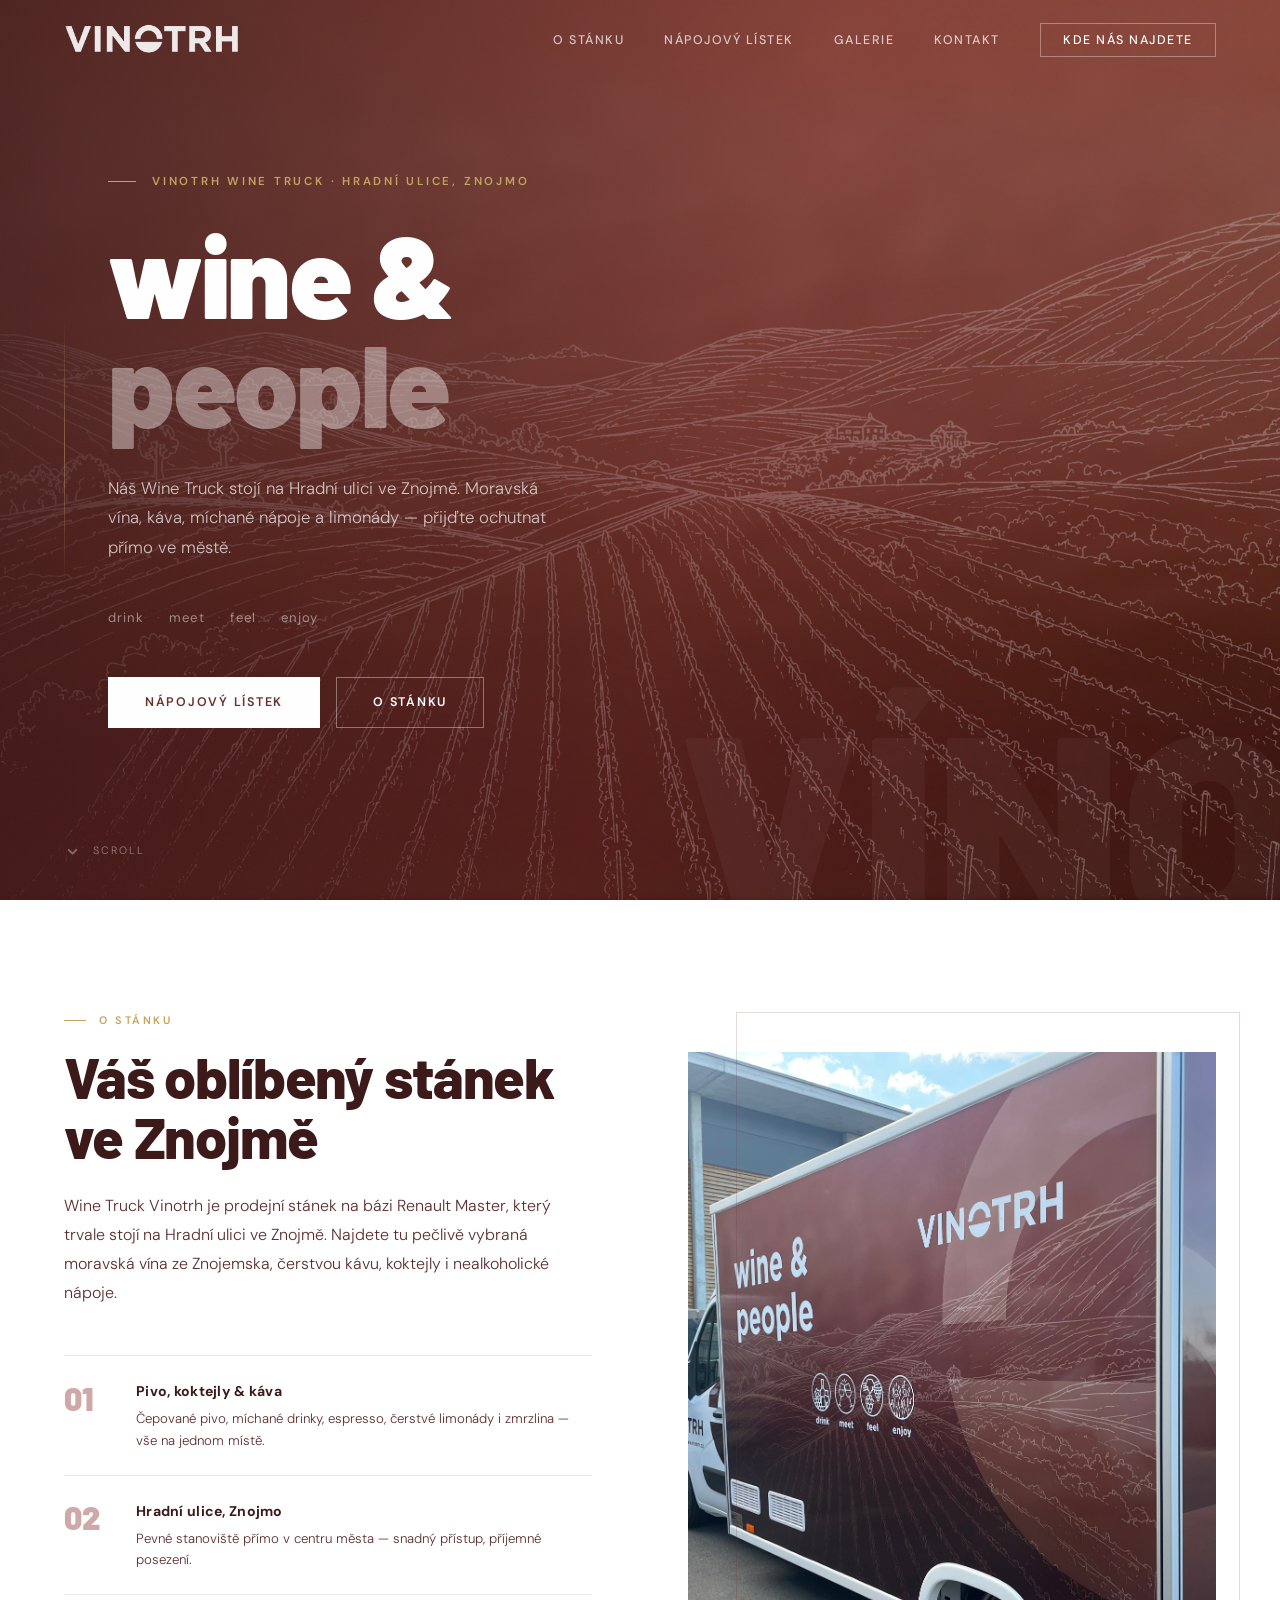
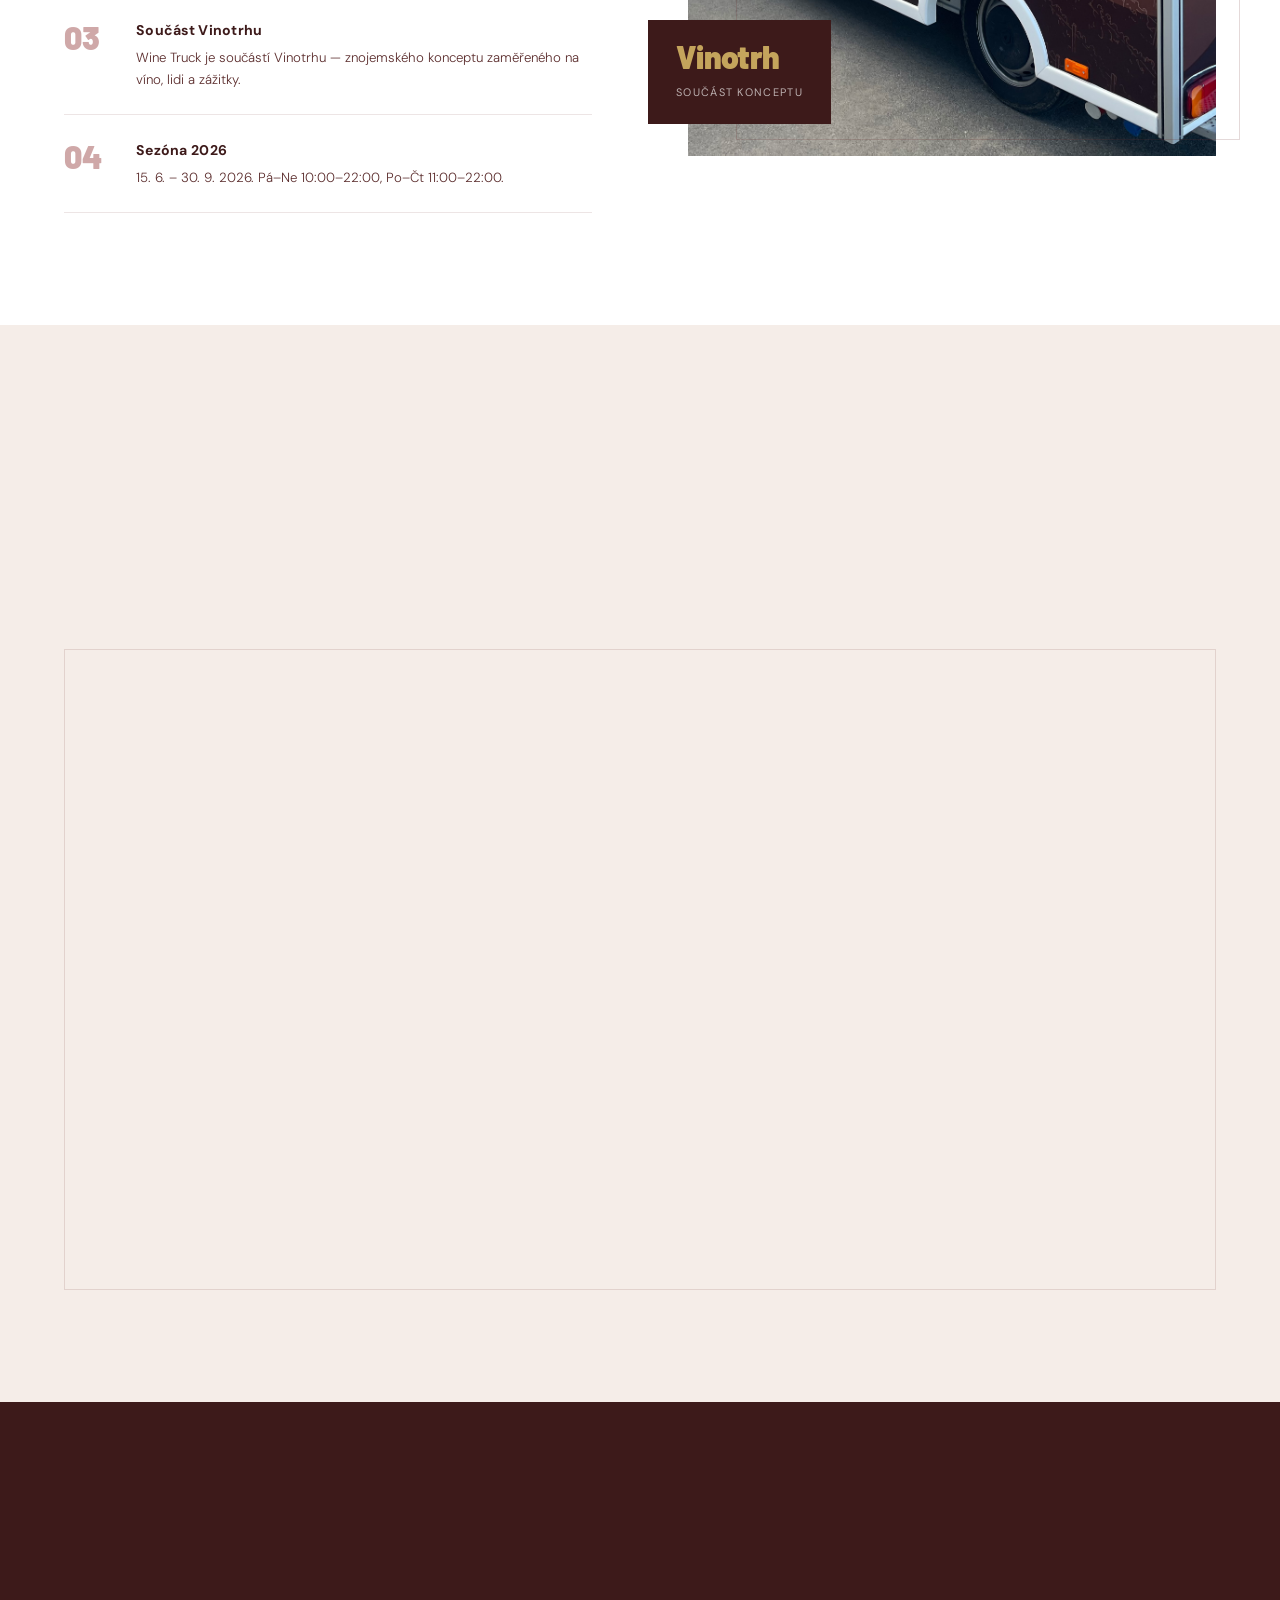
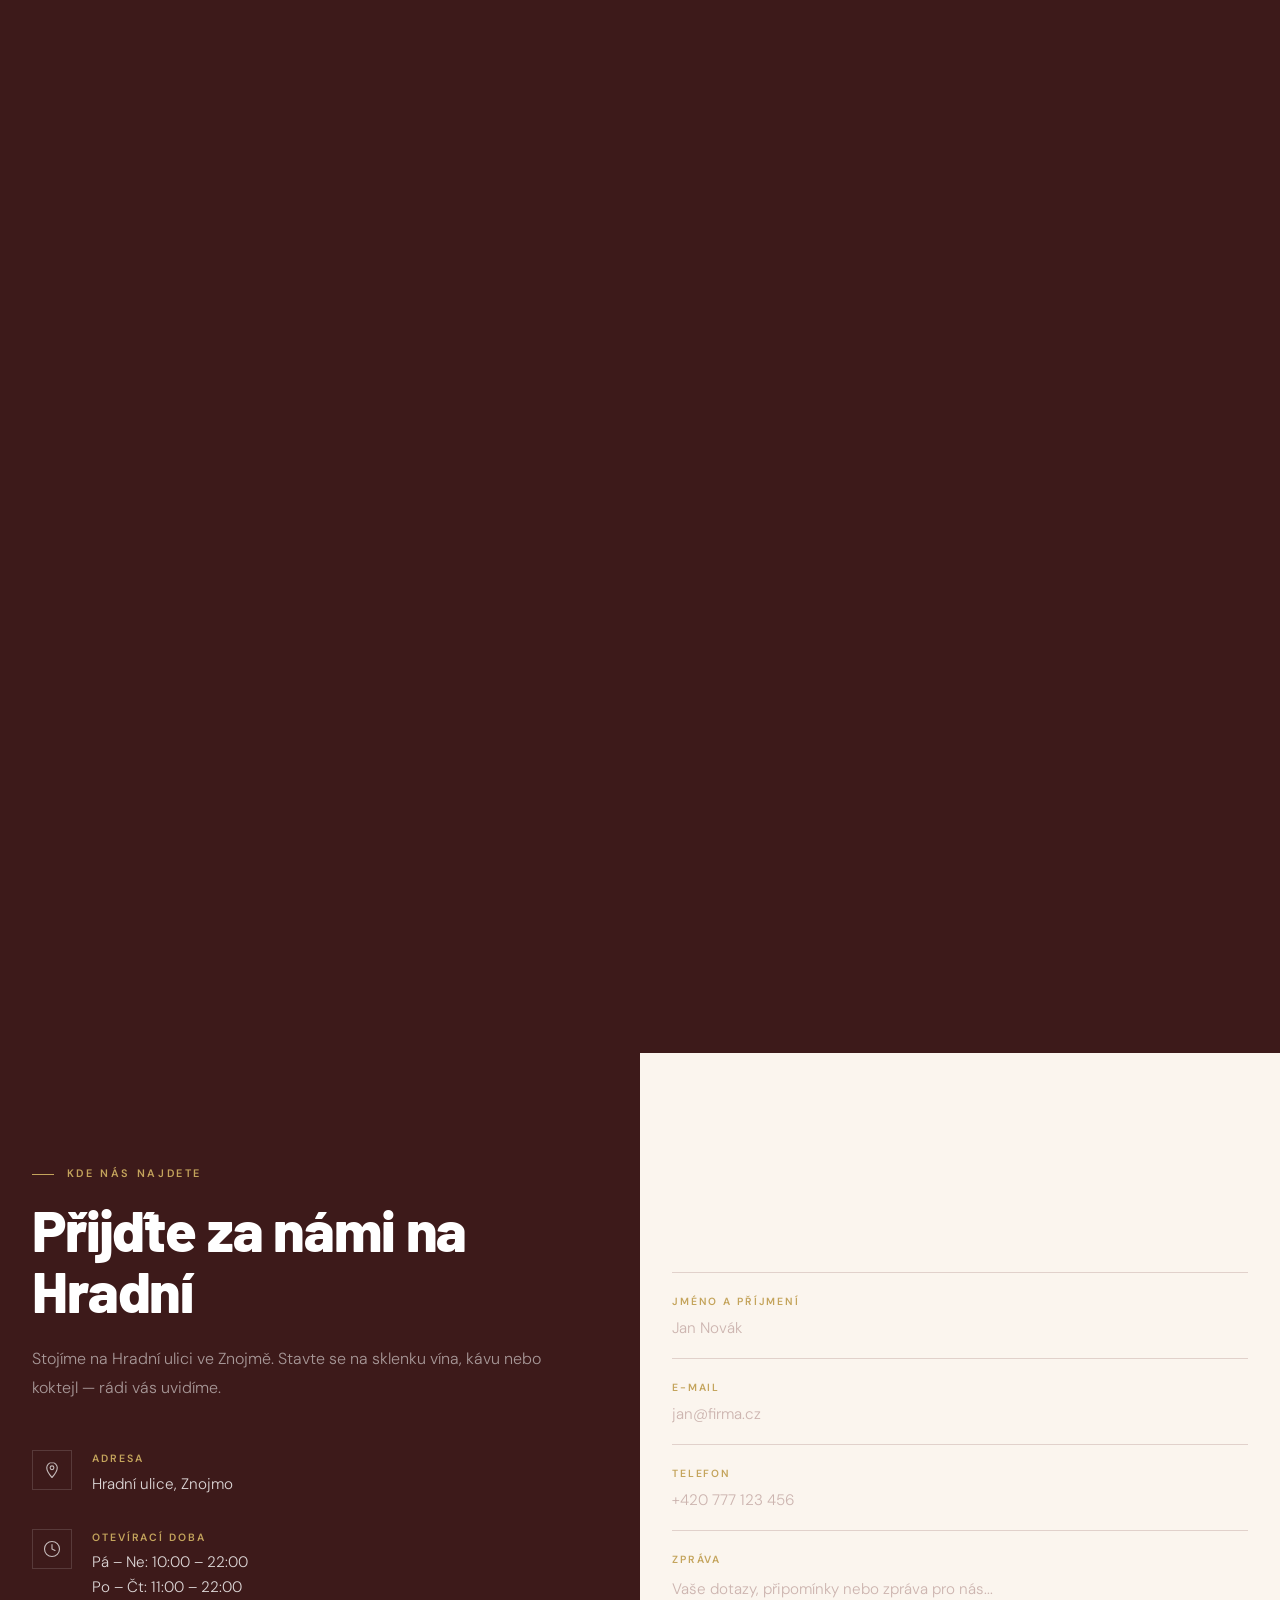
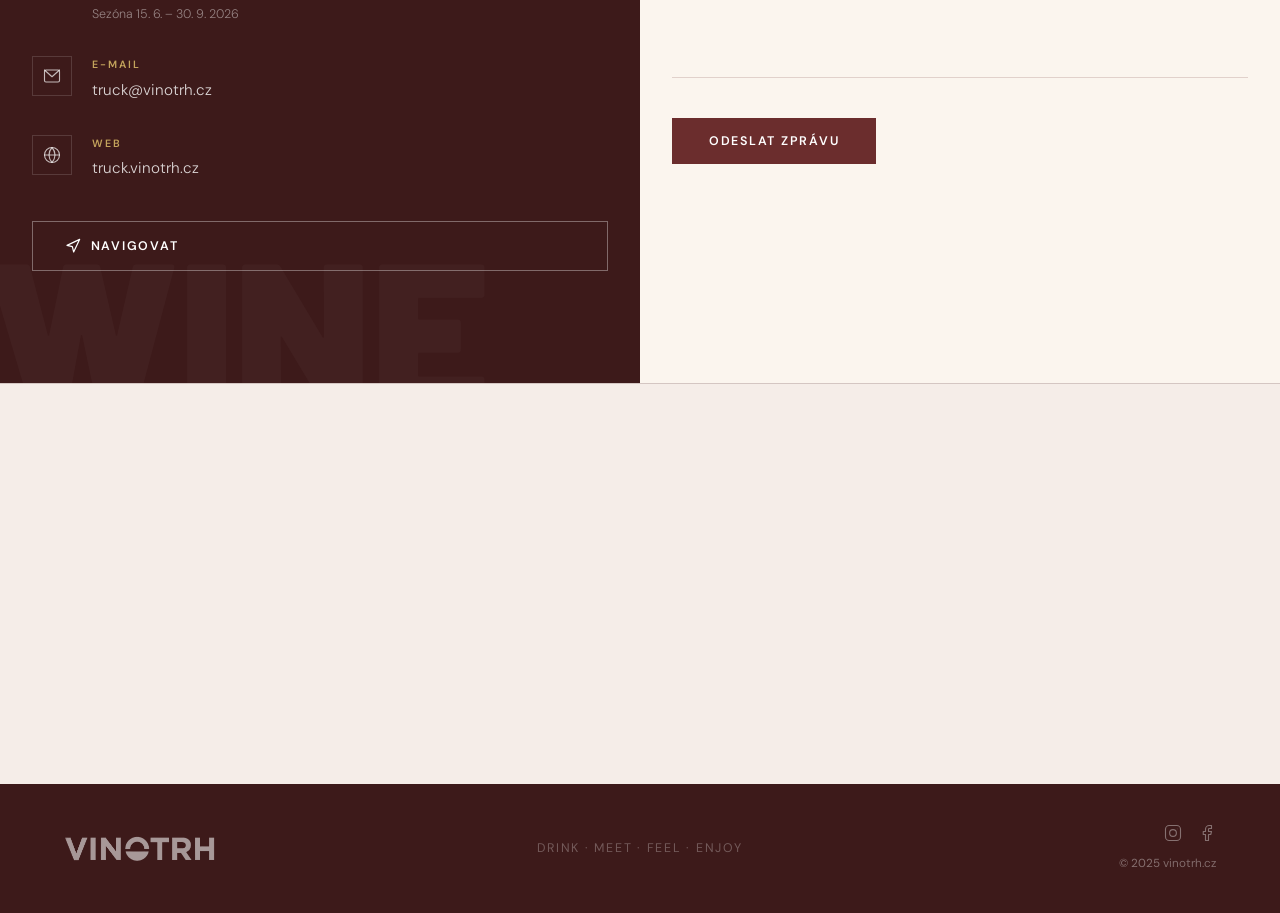
==== index.html @ 940e2822 "Update opening hours — Fri-Sun 10:00, Mon-Thu 11:00" ====
<!DOCTYPE html>
<html lang="cs">
<head>
  <meta charset="UTF-8" />
  <meta name="viewport" content="width=device-width, initial-scale=1.0" />
  <title>Vinotrh Wine Truck — Hradní ulice, Znojmo</title>
  <meta name="description" content="Vinotrh Wine Truck stojí na Hradní ulici ve Znojmě. Moravská vína, káva, koktejly a limonády — přijďte ochutnat." />

  <link rel="preconnect" href="https://fonts.googleapis.com" />
  <link rel="preconnect" href="https://fonts.gstatic.com" crossorigin />
  <link href="https://fonts.googleapis.com/css2?family=Barlow:wght@400;500;600;700;800;900&family=DM+Sans:wght@300;400;500;600;700&display=swap" rel="stylesheet" />

  <link rel="stylesheet" href="assets/css/style.css" />
</head>

<body>

  <!-- NAV -->
  <nav class="nav" id="mainNav">
    <a class="nav__logo" href="#hero">
      <img src="assets/images/logo/vinotrh_logo.png" alt="Vinotrh" />
    </a>
    <ul class="nav__links">
      <li><a href="#about">O stánku</a></li>
      <li><a href="#menu">Nápojový lístek</a></li>
      <li><a href="#gallery">Galerie</a></li>
      <li><a href="#contact">Kontakt</a></li>
      <li><a class="nav__cta" href="#contact">Kde nás najdete</a></li>
    </ul>
    <button class="nav__hamburger" id="navHamburger" aria-label="Otevřít menu" aria-expanded="false">
      <span></span>
      <span></span>
      <span></span>
    </button>
  </nav>

  <!-- MOBILE MENU -->
  <div class="nav__mobile" id="mobileMenu" aria-hidden="true">
    <ul>
      <li><a href="#about">O stánku</a></li>
      <li><a href="#menu">Nápojový lístek</a></li>
      <li><a href="#gallery">Galerie</a></li>
      <li><a href="#contact">Kontakt</a></li>
    </ul>
    <a class="btn btn--outline nav__mobile__cta" href="#contact">Kde nás najdete</a>
  </div>

  <!-- HERO -->
  <section class="hero" id="hero">
    <div class="hero__bg"></div>
    <span class="hero__deco" aria-hidden="true">VÍNO</span>
    <div class="hero__content">
      <span class="hero__eyebrow">Vinotrh Wine Truck · Hradní ulice, Znojmo</span>
      <h1 class="hero__headline">
        wine &amp;<br /><em>people</em>
      </h1>
      <p class="hero__sub">
        Náš Wine Truck stojí na Hradní ulici ve Znojmě. Moravská vína, káva, míchané nápoje a limonády — přijďte ochutnat přímo ve městě.
      </p>
      <div class="hero__tags">
        <span class="hero__tag">drink</span>
        <span class="hero__tag">meet</span>
        <span class="hero__tag">feel</span>
        <span class="hero__tag">enjoy</span>
      </div>
      <div class="hero__actions">
        <a class="btn btn--primary" href="#menu">Nápojový lístek</a>
        <a class="btn btn--outline" href="#about">O stánku</a>
      </div>
    </div>
    <div class="hero__scroll">
      <svg viewBox="0 0 24 24" fill="none" stroke="currentColor" stroke-width="2">
        <polyline points="6 9 12 15 18 9"/>
      </svg>
      scroll
    </div>
  </section>

  <!-- ABOUT -->
  <section class="section" id="about">
    <div class="about fade-in">
      <div class="about__text">
        <span class="section__label">O stánku</span>
        <h2 class="section__title">Váš oblíbený stánek ve Znojmě</h2>
        <p class="section__lead">
          Wine Truck Vinotrh je prodejní stánek na bázi Renault Master, který trvale stojí na Hradní ulici ve Znojmě. Najdete tu pečlivě vybraná moravská vína ze Znojemska, čerstvou kávu, koktejly i nealkoholické nápoje.
        </p>
        <div class="about__features">
          <div class="feature-card fade-in">
            <div class="feature-card__num">01</div>
            <div>
              <div class="feature-card__title">Pivo, koktejly & káva</div>
              <div class="feature-card__text">Čepované pivo, míchané drinky, espresso, čerstvé limonády i zmrzlina — vše na jednom místě.</div>
            </div>
          </div>
          <div class="feature-card fade-in">
            <div class="feature-card__num">02</div>
            <div>
              <div class="feature-card__title">Hradní ulice, Znojmo</div>
              <div class="feature-card__text">Pevné stanoviště přímo v centru města — snadný přístup, příjemné posezení.</div>
            </div>
          </div>
          <div class="feature-card fade-in">
            <div class="feature-card__num">03</div>
            <div>
              <div class="feature-card__title">Součást Vinotrhu</div>
              <div class="feature-card__text">Wine Truck je součástí Vinotrhu — znojemského konceptu zaměřeného na víno, lidi a zážitky.</div>
            </div>
          </div>
          <div class="feature-card fade-in">
            <div class="feature-card__num">04</div>
            <div>
              <div class="feature-card__title">Sezóna 2026</div>
              <div class="feature-card__text">15. 6. – 30. 9. 2026. Pá–Ne 10:00–22:00, Po–Čt 11:00–22:00.</div>
            </div>
          </div>
        </div>
      </div>
      <div class="about__visual fade-in">
        <img
          class="about__img"
          src="assets/images/truck/truck_01.jpg"
          alt="Vinotrh Wine Truck — boční pohled"
          loading="lazy"
        />
        <div class="about__badge">
          <strong>Vinotrh</strong>
          <span>součást konceptu</span>
        </div>
      </div>
    </div>
  </section>

  <!-- MENU -->
  <section class="menu-section" id="menu">
    <div class="menu-header fade-in">
      <div>
        <span class="section__label">Nápojový lístek</span>
        <h2 class="section__title">Co u nás najdete</h2>
        <p class="section__lead">Všechny ceny jsou konečné včetně DPH.</p>
      </div>
    </div>

    <div class="menu-grid">

      <!-- NÁPOJE -->
      <div class="menu-category fade-in">
        <h3 class="menu-cat__title">Nápoje</h3>
        <ul class="menu-list">
          <li class="menu-item">
            <span class="menu-item__name">Pivo 11° <em>0,5 l</em></span>
            <span class="menu-item__price">50 Kč</span>
          </li>
          <li class="menu-item">
            <span class="menu-item__name">Pivo 11° <em>0,3 l</em></span>
            <span class="menu-item__price">40 Kč</span>
          </li>
          <li class="menu-item">
            <span class="menu-item__name">Pivo 8° <em>0,5 l</em></span>
            <span class="menu-item__price">50 Kč</span>
          </li>
          <li class="menu-item">
            <span class="menu-item__name">Pivo 8° <em>0,3 l</em></span>
            <span class="menu-item__price">35 Kč</span>
          </li>
          <li class="menu-item">
            <span class="menu-item__name">Limonáda <em>0,5 l</em></span>
            <span class="menu-item__price">50 Kč</span>
          </li>
          <li class="menu-item">
            <span class="menu-item__name">Limonáda <em>0,3 l</em></span>
            <span class="menu-item__price">40 Kč</span>
          </li>
          <li class="menu-item">
            <span class="menu-item__name">Hroznová limonáda <em>0,4 l</em></span>
            <span class="menu-item__price">70 Kč</span>
          </li>
          <li class="menu-item">
            <span class="menu-item__name">Meruňková limonáda <em>0,4 l</em></span>
            <span class="menu-item__price">90 Kč</span>
          </li>
          <li class="menu-item">
            <span class="menu-item__name">Voda PET <em>0,5 l</em></span>
            <span class="menu-item__price">30 Kč</span>
          </li>
        </ul>
      </div>

      <!-- KOKTEJLY & PROSECCO -->
      <div class="menu-category fade-in">
        <h3 class="menu-cat__title">Koktejly &amp; Prosecco</h3>
        <ul class="menu-list">
          <li class="menu-item">
            <span class="menu-item__name">Aperol Spritz</span>
            <span class="menu-item__price">120 Kč</span>
          </li>
          <li class="menu-item">
            <span class="menu-item__name">Aperol nealko</span>
            <span class="menu-item__price">120 Kč</span>
          </li>
          <li class="menu-item">
            <span class="menu-item__name">Limoncello</span>
            <span class="menu-item__price">120 Kč</span>
          </li>
          <li class="menu-item">
            <span class="menu-item__name">Italicus Spritz</span>
            <span class="menu-item__price">120 Kč</span>
          </li>
          <li class="menu-item">
            <span class="menu-item__name">Hugo</span>
            <span class="menu-item__price">100 Kč</span>
          </li>
          <li class="menu-item">
            <span class="menu-item__name">Cuba Libre</span>
            <span class="menu-item__price">100 Kč</span>
          </li>
          <li class="menu-item menu-item--divider">
            <span class="menu-item__name">Prosecco <em>0,1 l</em></span>
            <span class="menu-item__price">50 Kč</span>
          </li>
        </ul>
      </div>

      <!-- KÁVA -->
      <div class="menu-category fade-in">
        <h3 class="menu-cat__title">Káva</h3>
        <ul class="menu-list">
          <li class="menu-item">
            <span class="menu-item__name">Espresso / Lungo</span>
            <span class="menu-item__price">60 Kč</span>
          </li>
          <li class="menu-item">
            <span class="menu-item__name">Espresso doppio</span>
            <span class="menu-item__price">95 Kč</span>
          </li>
          <li class="menu-item">
            <span class="menu-item__name">Cappuccino</span>
            <span class="menu-item__price">70 Kč</span>
          </li>
          <li class="menu-item">
            <span class="menu-item__name">Latte macchiato</span>
            <span class="menu-item__price">75 Kč</span>
          </li>
          <li class="menu-item">
            <span class="menu-item__name">Flat white</span>
            <span class="menu-item__price">90 Kč</span>
          </li>
          <li class="menu-item">
            <span class="menu-item__name">Affogato</span>
            <span class="menu-item__price">95 Kč</span>
          </li>
          <li class="menu-item">
            <span class="menu-item__name">Ledová káva</span>
            <span class="menu-item__price">65 Kč</span>
          </li>
        </ul>
      </div>

      <!-- ZMRZLINA -->
      <div class="menu-category fade-in">
        <h3 class="menu-cat__title">Zmrzlina</h3>
        <ul class="menu-list">
          <li class="menu-item">
            <span class="menu-item__name">Kopeček</span>
            <span class="menu-item__price">30 Kč</span>
          </li>
          <li class="menu-item">
            <span class="menu-item__name">Kelímek</span>
            <span class="menu-item__price">5 Kč</span>
          </li>
        </ul>
      </div>

    </div>
  </section>

  <!-- GALLERY -->
  <section class="gallery-section" id="gallery">
    <div class="gallery-header fade-in">
      <div>
        <span class="section__label">Galerie</span>
        <h2 class="section__title">Wine Truck zblízka</h2>
        <p class="section__lead">Prodejní stánek navržený s důrazem na detail a vizuální identitu značky Vinotrh.</p>
      </div>
      <a class="btn btn--outline" href="#contact">Kde nás najdete</a>
    </div>
    <div class="gallery-grid">
      <div class="gallery-grid__item fade-in" data-lightbox="0">
        <img src="assets/images/truck/truck_01.jpg" alt="Wine Truck — celkový pohled" loading="lazy" />
        <div class="gallery-grid__zoom" aria-hidden="true"><svg viewBox="0 0 24 24" fill="none" stroke="currentColor" stroke-width="1.5"><circle cx="11" cy="11" r="7"/><line x1="16.5" y1="16.5" x2="22" y2="22"/><line x1="11" y1="8" x2="11" y2="14"/><line x1="8" y1="11" x2="14" y2="11"/></svg></div>
      </div>
      <div class="gallery-grid__item fade-in" data-lightbox="1">
        <img src="assets/images/truck/truck_02.jpg" alt="Wine Truck — boční detail" loading="lazy" />
        <div class="gallery-grid__zoom" aria-hidden="true"><svg viewBox="0 0 24 24" fill="none" stroke="currentColor" stroke-width="1.5"><circle cx="11" cy="11" r="7"/><line x1="16.5" y1="16.5" x2="22" y2="22"/><line x1="11" y1="8" x2="11" y2="14"/><line x1="8" y1="11" x2="14" y2="11"/></svg></div>
      </div>
      <div class="gallery-grid__item fade-in" data-lightbox="2">
        <img src="assets/images/truck/truck_03.jpg" alt="Wine Truck — zadní panel" loading="lazy" />
        <div class="gallery-grid__zoom" aria-hidden="true"><svg viewBox="0 0 24 24" fill="none" stroke="currentColor" stroke-width="1.5"><circle cx="11" cy="11" r="7"/><line x1="16.5" y1="16.5" x2="22" y2="22"/><line x1="11" y1="8" x2="11" y2="14"/><line x1="8" y1="11" x2="14" y2="11"/></svg></div>
      </div>
      <div class="gallery-grid__item fade-in" data-lightbox="3">
        <img src="assets/images/truck/truck_04.jpg" alt="Wine Truck — přední pohled" loading="lazy" />
        <div class="gallery-grid__zoom" aria-hidden="true"><svg viewBox="0 0 24 24" fill="none" stroke="currentColor" stroke-width="1.5"><circle cx="11" cy="11" r="7"/><line x1="16.5" y1="16.5" x2="22" y2="22"/><line x1="11" y1="8" x2="11" y2="14"/><line x1="8" y1="11" x2="14" y2="11"/></svg></div>
      </div>
      <div class="gallery-grid__item fade-in" data-lightbox="4">
        <img src="assets/images/bg/hero_komplet.jpg" alt="Vinotrh — wine &amp; people" loading="lazy" />
        <div class="gallery-grid__zoom" aria-hidden="true"><svg viewBox="0 0 24 24" fill="none" stroke="currentColor" stroke-width="1.5"><circle cx="11" cy="11" r="7"/><line x1="16.5" y1="16.5" x2="22" y2="22"/><line x1="11" y1="8" x2="11" y2="14"/><line x1="8" y1="11" x2="14" y2="11"/></svg></div>
      </div>
    </div>
  </section>

  <!-- CONTACT -->
  <section class="contact-section" id="contact">
    <div class="contact-inner">

      <div class="contact-left fade-in">
        <span class="section__label">Kde nás najdete</span>
        <h2 class="section__title">Přijďte za námi na Hradní</h2>
        <p class="section__lead">
          Stojíme na Hradní ulici ve Znojmě. Stavte se na sklenku vína, kávu nebo koktejl — rádi vás uvidíme.
        </p>
        <div class="contact-info">
          <div class="contact-item">
            <div class="contact-item__icon">
              <svg viewBox="0 0 24 24" fill="none" stroke="rgba(255,255,255,0.7)" stroke-width="1.5" stroke-linecap="round" stroke-linejoin="round">
                <path d="M12 2C8.13 2 5 5.13 5 9c0 5.25 7 13 7 13s7-7.75 7-13c0-3.87-3.13-7-7-7z"/>
                <circle cx="12" cy="9" r="2.5"/>
              </svg>
            </div>
            <div>
              <div class="contact-item__label">Adresa</div>
              <div class="contact-item__value">Hradní ulice, Znojmo</div>
            </div>
          </div>
          <div class="contact-item">
            <div class="contact-item__icon">
              <svg viewBox="0 0 24 24" fill="none" stroke="rgba(255,255,255,0.7)" stroke-width="1.5" stroke-linecap="round" stroke-linejoin="round">
                <circle cx="12" cy="12" r="10"/>
                <polyline points="12 6 12 12 16 14"/>
              </svg>
            </div>
            <div>
              <div class="contact-item__label">Otevírací doba</div>
              <div class="contact-item__value">Pá – Ne: 10:00 – 22:00<br />Po – Čt: 11:00 – 22:00<br /><small>Sezóna 15. 6. – 30. 9. 2026</small></div>
            </div>
          </div>
          <div class="contact-item">
            <div class="contact-item__icon">
              <svg viewBox="0 0 24 24" fill="none" stroke="rgba(255,255,255,0.7)" stroke-width="1.5" stroke-linecap="round" stroke-linejoin="round">
                <rect x="2" y="4" width="20" height="16" rx="2"/>
                <polyline points="2,4 12,13 22,4"/>
              </svg>
            </div>
            <div>
              <div class="contact-item__label">E-mail</div>
              <div class="contact-item__value"><a href="mailto:truck@vinotrh.cz">truck@vinotrh.cz</a></div>
            </div>
          </div>
          <div class="contact-item">
            <div class="contact-item__icon">
              <svg viewBox="0 0 24 24" fill="none" stroke="rgba(255,255,255,0.7)" stroke-width="1.5" stroke-linecap="round" stroke-linejoin="round">
                <circle cx="12" cy="12" r="10"/>
                <line x1="2" y1="12" x2="22" y2="12"/>
                <path d="M12 2a15.3 15.3 0 014 10 15.3 15.3 0 01-4 10 15.3 15.3 0 01-4-10 15.3 15.3 0 014-10z"/>
              </svg>
            </div>
            <div>
              <div class="contact-item__label">Web</div>
              <div class="contact-item__value"><a href="https://truck.vinotrh.cz" target="_blank" rel="noopener">truck.vinotrh.cz</a></div>
            </div>
          </div>
        </div>
        <a
          class="btn btn--nav"
          href="https://www.google.com/maps/dir/?api=1&destination=Hradn%C3%AD+ulice%2C+Znojmo"
          target="_blank"
          rel="noopener"
        >
          <svg viewBox="0 0 24 24" fill="none" stroke="currentColor" stroke-width="1.8" stroke-linecap="round" stroke-linejoin="round" width="16" height="16">
            <polygon points="3 11 22 2 13 21 11 13 3 11"/>
          </svg>
          Navigovat
        </a>
      </div>

      <div class="contact-right fade-in">
        <form class="contact-form" id="contactForm" novalidate>
          <div class="form-group">
            <label for="name">Jméno a příjmení</label>
            <input type="text" id="name" name="name" placeholder="Jan Novák" required />
          </div>
          <div class="form-group">
            <label for="email">E-mail</label>
            <input type="email" id="email" name="email" placeholder="jan@firma.cz" required />
          </div>
          <div class="form-group">
            <label for="phone">Telefon</label>
            <input type="tel" id="phone" name="phone" placeholder="+420 777 123 456" />
          </div>
          <div class="form-group">
            <label for="message">Zpráva</label>
            <textarea id="message" name="message" placeholder="Vaše dotazy, připomínky nebo zpráva pro nás..."></textarea>
          </div>
          <button class="btn btn--dark" type="submit">Odeslat zprávu</button>
        </form>
      </div>

    </div>

    <div class="contact-map">
      <iframe
        src="https://maps.google.com/maps?q=Hradn%C3%AD+ulice%2C+Znojmo&output=embed&hl=cs"
        width="100%"
        height="400"
        style="border:0;"
        allowfullscreen=""
        loading="lazy"
        referrerpolicy="no-referrer-when-downgrade"
        title="Vinotrh Wine Truck — Hradní ulice, Znojmo"
      ></iframe>
    </div>

  </section>

  <!-- FOOTER -->
  <footer class="footer">
    <a class="footer__logo" href="https://truck.vinotrh.cz" target="_blank" rel="noopener">
      <img src="assets/images/logo/vinotrh_logo.png" alt="Vinotrh" />
    </a>
    <span class="footer__tagline">drink · meet · feel · enjoy</span>
    <div class="footer__right">
      <div class="footer__social">
        <a href="https://www.instagram.com/vinotrh.cz/" target="_blank" rel="noopener" aria-label="Instagram">
          <svg viewBox="0 0 24 24" fill="none" stroke="currentColor" stroke-width="1.5" stroke-linecap="round" stroke-linejoin="round">
            <rect x="2" y="2" width="20" height="20" rx="5"/>
            <circle cx="12" cy="12" r="4.5"/>
            <circle cx="17.5" cy="6.5" r="0.5" fill="currentColor" stroke="none"/>
          </svg>
        </a>
        <a href="https://www.facebook.com/vinotrh" target="_blank" rel="noopener" aria-label="Facebook">
          <svg viewBox="0 0 24 24" fill="none" stroke="currentColor" stroke-width="1.5" stroke-linecap="round" stroke-linejoin="round">
            <path d="M18 2h-3a5 5 0 00-5 5v3H7v4h3v8h4v-8h3l1-4h-4V7a1 1 0 011-1h3z"/>
          </svg>
        </a>
      </div>
      <span class="footer__copy">&copy; 2025 <a href="https://truck.vinotrh.cz" target="_blank" rel="noopener">vinotrh.cz</a></span>
    </div>
  </footer>

  <!-- LIGHTBOX -->
  <div class="lightbox" id="lightbox" role="dialog" aria-modal="true" aria-label="Prohlížeč fotografií">
    <div class="lightbox__backdrop"></div>
    <button class="lightbox__close" id="lightboxClose" aria-label="Zavřít">
      <svg viewBox="0 0 24 24" fill="none" stroke="currentColor" stroke-width="1.5"><line x1="18" y1="6" x2="6" y2="18"/><line x1="6" y1="6" x2="18" y2="18"/></svg>
    </button>
    <button class="lightbox__nav lightbox__nav--prev" id="lightboxPrev" aria-label="Předchozí">
      <svg viewBox="0 0 24 24" fill="none" stroke="currentColor" stroke-width="1.5"><polyline points="15 18 9 12 15 6"/></svg>
    </button>
    <div class="lightbox__stage">
      <img class="lightbox__img" id="lightboxImg" src="" alt="" />
    </div>
    <button class="lightbox__nav lightbox__nav--next" id="lightboxNext" aria-label="Další">
      <svg viewBox="0 0 24 24" fill="none" stroke="currentColor" stroke-width="1.5"><polyline points="9 18 15 12 9 6"/></svg>
    </button>
    <div class="lightbox__caption" id="lightboxCaption"></div>
    <div class="lightbox__counter" id="lightboxCounter"></div>
  </div>

  <script src="assets/js/main.js"></script>
</body>
</html>
---- assets/css/style.css ----
/* === VINOTRH WINE TRUCK — Landing Page === */

:root {
  --color-dark:       #3D1A1A;
  --color-primary:    #6B2D2D;
  --color-mid:        #8B4545;
  --color-light:      #B07070;
  --color-bg-section: #F5EDE8;
  --color-cream:      #FBF5EE;
  --color-white:      #FFFFFF;
  --color-text:       #1A0F0F;
  --color-text-light: #5C2E2E;
  --color-gold:       #C4A45C;

  --font-display: 'Barlow', system-ui, sans-serif;
  --font-body:    'DM Sans', system-ui, sans-serif;

  --radius:     2px;
  --transition: 0.35s ease;
}

*, *::before, *::after { box-sizing: border-box; margin: 0; padding: 0; }

html { scroll-behavior: smooth; }

body {
  font-family: var(--font-body);
  color: var(--color-text);
  background: var(--color-white);
  line-height: 1.65;
  overflow-x: hidden;
}

/* Grain overlay */
body::after {
  content: '';
  position: fixed;
  inset: 0;
  background-image: url("data:image/svg+xml,%3Csvg xmlns='http://www.w3.org/2000/svg' width='300' height='300'%3E%3Cfilter id='n'%3E%3CfeTurbulence type='fractalNoise' baseFrequency='0.9' numOctaves='4' stitchTiles='stitch'/%3E%3C/filter%3E%3Crect width='300' height='300' filter='url(%23n)'/%3E%3C/svg%3E");
  opacity: 0.025;
  pointer-events: none;
  z-index: 9998;
}

img { display: block; max-width: 100%; }
a { color: inherit; text-decoration: none; }

/* === FADE IN === */
.fade-in {
  opacity: 0;
  transform: translateY(28px);
  transition: opacity 0.8s ease, transform 0.8s ease;
}
.fade-in.is-visible { opacity: 1; transform: none; }
.fade-in:nth-child(2) { transition-delay: 0.1s; }
.fade-in:nth-child(3) { transition-delay: 0.2s; }
.fade-in:nth-child(4) { transition-delay: 0.3s; }

/* === NAV === */
.nav {
  position: fixed;
  top: 0; left: 0; right: 0;
  z-index: 100;
  display: flex;
  align-items: center;
  justify-content: space-between;
  padding: 1.5rem 5%;
  transition: background var(--transition), padding var(--transition), backdrop-filter var(--transition);
}

.nav.is-scrolled {
  background: rgba(61, 26, 26, 0.96);
  backdrop-filter: blur(12px);
  padding: 1rem 5%;
}

.nav__logo img {
  height: 30px;
  filter: brightness(0) invert(1);
  opacity: 0.9;
}

.nav__links {
  display: flex;
  gap: 2.5rem;
  list-style: none;
  align-items: center;
}

.nav__links a {
  color: rgba(255,255,255,0.72);
  font-size: 0.78rem;
  font-weight: 500;
  letter-spacing: 0.12em;
  text-transform: uppercase;
  transition: color var(--transition);
}

.nav__links a:hover { color: var(--color-white); }

.nav__cta {
  color: var(--color-white) !important;
  border: 1px solid rgba(255,255,255,0.35) !important;
  padding: 0.5rem 1.4rem;
  transition: all var(--transition) !important;
}

.nav__cta:hover {
  background: rgba(255,255,255,0.1) !important;
  border-color: rgba(255,255,255,0.7) !important;
}

/* === HERO === */
.hero {
  position: relative;
  min-height: 100vh;
  display: flex;
  align-items: center;
  overflow: hidden;
}

.hero__bg {
  position: absolute;
  inset: 0;
  background-image: url('../images/bg/vineyard_bg.jpg');
  background-size: cover;
  background-position: center bottom;
  will-change: transform;
}

.hero__bg::after {
  content: '';
  position: absolute;
  inset: 0;
  background: linear-gradient(
    108deg,
    rgba(61, 26, 26, 0.84) 0%,
    rgba(107, 45, 45, 0.52) 55%,
    rgba(61, 26, 26, 0.28) 100%
  );
}

/* Decorative watermark */
.hero__deco {
  position: absolute;
  bottom: -4rem;
  right: -1rem;
  font-family: var(--font-display);
  font-size: clamp(9rem, 22vw, 22rem);
  font-weight: 900;
  color: rgba(255,255,255,0.038);
  line-height: 1;
  pointer-events: none;
  z-index: 1;
  white-space: nowrap;
  user-select: none;
}

/* Vertical gold accent line */
.hero::before {
  content: '';
  position: absolute;
  left: 5%;
  top: 50%;
  transform: translateY(-50%);
  width: 1px;
  height: 30vh;
  background: linear-gradient(to bottom, transparent, rgba(196, 164, 92, 0.5), transparent);
  z-index: 2;
  pointer-events: none;
}

.hero__content {
  position: relative;
  z-index: 2;
  padding: 0 5% 0 calc(5% + 2.75rem);
  max-width: 740px;
}

.hero__eyebrow {
  display: flex;
  align-items: center;
  gap: 1rem;
  color: var(--color-gold);
  font-size: 0.72rem;
  font-weight: 600;
  letter-spacing: 0.24em;
  text-transform: uppercase;
  margin-bottom: 1.75rem;
}

.hero__eyebrow::before {
  content: '';
  width: 28px;
  height: 1px;
  background: var(--color-gold);
  flex-shrink: 0;
}

.hero__headline {
  font-family: var(--font-display);
  font-size: clamp(4rem, 9vw, 8.5rem);
  font-weight: 900;
  color: var(--color-white);
  line-height: 0.95;
  margin-bottom: 2.25rem;
  letter-spacing: -0.02em;
  text-transform: lowercase;
}

.hero__headline em {
  font-style: normal;
  color: rgba(255,255,255,0.4);
  display: block;
}

.hero__sub {
  font-size: 1.05rem;
  color: rgba(255,255,255,0.72);
  margin-bottom: 2.75rem;
  max-width: 460px;
  line-height: 1.78;
  font-weight: 300;
}

.hero__tags {
  display: flex;
  gap: 0;
  flex-wrap: wrap;
  margin-bottom: 3rem;
}

.hero__tag {
  font-family: var(--font-body);
  font-size: 0.82rem;
  font-weight: 400;
  color: rgba(255,255,255,0.48);
  letter-spacing: 0.08em;
}

.hero__tag::after {
  content: ' · ';
  margin: 0 0.5rem;
  opacity: 0.35;
}
.hero__tag:last-child::after { display: none; }

.hero__actions { display: flex; gap: 1rem; flex-wrap: wrap; }

/* === BUTTONS === */
.btn {
  display: inline-block;
  padding: 0.9rem 2.25rem;
  border-radius: 0;
  font-family: var(--font-body);
  font-weight: 600;
  font-size: 0.78rem;
  letter-spacing: 0.14em;
  text-transform: uppercase;
  transition: all var(--transition);
  cursor: pointer;
  border: 1px solid transparent;
}

.btn--primary {
  background: var(--color-white);
  color: var(--color-primary);
}

.btn--primary:hover {
  background: var(--color-bg-section);
  transform: translateY(-2px);
  box-shadow: 0 10px 32px rgba(0,0,0,0.22);
}

.btn--outline {
  background: transparent;
  color: var(--color-white);
  border-color: rgba(255,255,255,0.38);
}

.btn--outline:hover {
  background: rgba(255,255,255,0.07);
  border-color: rgba(255,255,255,0.72);
}

.hero__scroll {
  position: absolute;
  bottom: 2.5rem;
  left: 5%;
  z-index: 2;
  display: flex;
  align-items: center;
  gap: 0.75rem;
  color: rgba(255,255,255,0.38);
  font-size: 0.67rem;
  letter-spacing: 0.18em;
  text-transform: uppercase;
}

.hero__scroll svg {
  width: 17px;
  animation: bounce 2.8s infinite;
}

@keyframes bounce {
  0%, 100% { transform: translateY(0); }
  50%       { transform: translateY(5px); }
}

/* === SECTION SHARED === */
.section { padding: 7rem 5%; }

.section__label {
  display: flex;
  align-items: center;
  gap: 0.8rem;
  color: var(--color-gold);
  font-size: 0.68rem;
  font-weight: 600;
  letter-spacing: 0.24em;
  text-transform: uppercase;
  margin-bottom: 1rem;
}

.section__label::before {
  content: '';
  width: 22px;
  height: 1px;
  background: var(--color-gold);
  flex-shrink: 0;
}

.section__title {
  font-family: var(--font-display);
  font-size: clamp(2.2rem, 4.5vw, 3.75rem);
  font-weight: 800;
  color: var(--color-dark);
  line-height: 1.05;
  margin-bottom: 1.5rem;
  letter-spacing: -0.02em;
}

.section__lead {
  font-size: 1rem;
  color: var(--color-text-light);
  max-width: 520px;
  line-height: 1.82;
  font-weight: 300;
}

/* === ABOUT === */
.about {
  display: grid;
  grid-template-columns: 1fr 1fr;
  gap: 6rem;
  align-items: start;
}

.about__features {
  display: flex;
  flex-direction: column;
  gap: 0;
  margin-top: 3rem;
  border-top: 1px solid rgba(107, 45, 45, 0.12);
}

.feature-card {
  display: grid;
  grid-template-columns: 3.25rem 1fr;
  gap: 1.25rem;
  align-items: start;
  padding: 1.5rem 0;
  border-bottom: 1px solid rgba(107, 45, 45, 0.12);
}

.feature-card__num {
  font-family: var(--font-display);
  font-size: 2rem;
  font-weight: 900;
  color: var(--color-light);
  line-height: 1;
  padding-top: 0.1rem;
  opacity: 0.6;
}

.feature-card__title {
  font-size: 0.88rem;
  font-weight: 700;
  color: var(--color-dark);
  margin-bottom: 0.3rem;
  letter-spacing: 0.02em;
}

.feature-card__text {
  font-size: 0.83rem;
  color: var(--color-text-light);
  line-height: 1.6;
  font-weight: 300;
}

.about__visual {
  position: relative;
  padding-top: 2.5rem;
}

.about__visual::before {
  content: '';
  position: absolute;
  top: 0;
  right: -1.5rem;
  width: calc(100% - 1.5rem);
  height: calc(100% - 1rem);
  border: 1px solid rgba(107, 45, 45, 0.18);
  pointer-events: none;
}

.about__img {
  width: 100%;
  object-fit: cover;
  aspect-ratio: 3/4;
  display: block;
}

.about__badge {
  position: absolute;
  bottom: 2rem;
  left: -2.5rem;
  background: var(--color-dark);
  color: var(--color-white);
  padding: 1.25rem 1.75rem;
}

.about__badge strong {
  font-family: var(--font-display);
  font-size: 2rem;
  font-weight: 900;
  display: block;
  line-height: 1;
  margin-bottom: 0.35rem;
  color: var(--color-gold);
  letter-spacing: -0.02em;
}

.about__badge span {
  font-size: 0.68rem;
  letter-spacing: 0.12em;
  text-transform: uppercase;
  opacity: 0.65;
}

/* === MENU === */
.menu-section {
  background: var(--color-bg-section);
  padding: 7rem 5%;
}

.menu-header {
  margin-bottom: 4rem;
}

.menu-section .section__label { color: var(--color-gold); }
.menu-section .section__label::before { background: var(--color-gold); }
.menu-section .section__title { color: var(--color-dark); }
.menu-section .section__lead { color: var(--color-text-light); margin-bottom: 0; }

.menu-grid {
  display: grid;
  grid-template-columns: repeat(4, 1fr);
  gap: 0;
  border: 1px solid rgba(107, 45, 45, 0.14);
}

.menu-category {
  padding: 2.75rem 2.25rem;
  border-right: 1px solid rgba(107, 45, 45, 0.14);
}

.menu-category:last-child { border-right: none; }

.menu-cat__title {
  font-family: var(--font-display);
  font-size: 1.35rem;
  font-weight: 800;
  color: var(--color-dark);
  margin-bottom: 1.75rem;
  padding-bottom: 1rem;
  border-bottom: 1px solid rgba(107, 45, 45, 0.16);
  letter-spacing: -0.01em;
}

.menu-list {
  list-style: none;
  display: flex;
  flex-direction: column;
  gap: 0;
}

.menu-item {
  display: flex;
  justify-content: space-between;
  align-items: baseline;
  gap: 0.75rem;
  padding: 0.72rem 0;
  border-bottom: 1px solid rgba(107, 45, 45, 0.08);
}

.menu-item:last-child { border-bottom: none; }

.menu-item--divider {
  margin-top: 0.75rem;
  padding-top: 1.25rem;
  border-top: 1px solid rgba(107, 45, 45, 0.18);
}

.menu-item__name {
  font-size: 0.88rem;
  font-weight: 400;
  color: var(--color-text);
  line-height: 1.45;
}

.menu-item__name em {
  font-style: normal;
  font-size: 0.75rem;
  color: var(--color-text-light);
  opacity: 0.7;
  margin-left: 0.2rem;
}

.menu-item__price {
  font-family: var(--font-display);
  font-size: 1rem;
  font-weight: 800;
  color: var(--color-primary);
  white-space: nowrap;
  flex-shrink: 0;
}

@media (max-width: 1100px) {
  .menu-grid {
    grid-template-columns: repeat(2, 1fr);
  }
  .menu-category:nth-child(2) { border-right: none; }
  .menu-category:nth-child(3) {
    border-top: 1px solid rgba(107, 45, 45, 0.14);
    border-right: 1px solid rgba(107, 45, 45, 0.14);
  }
  .menu-category:nth-child(4) { border-top: 1px solid rgba(107, 45, 45, 0.14); }
}

@media (max-width: 640px) {
  .menu-grid { grid-template-columns: 1fr; }
  .menu-category { border-right: none !important; border-top: 1px solid rgba(107, 45, 45, 0.14); }
  .menu-category:first-child { border-top: none; }
}

/* === GALLERY === */
.gallery-section {
  background: var(--color-dark);
  padding: 7rem 5%;
}

.gallery-section .section__label { color: var(--color-gold); }
.gallery-section .section__label::before { background: var(--color-gold); }
.gallery-section .section__title { color: var(--color-white); }
.gallery-section .section__lead  { color: rgba(255,255,255,0.48); }

.gallery-header {
  display: flex;
  justify-content: space-between;
  align-items: flex-end;
  margin-bottom: 3.5rem;
  flex-wrap: wrap;
  gap: 1.5rem;
}

.gallery-header .btn--outline {
  border-color: rgba(255,255,255,0.22);
}

.gallery-grid {
  display: grid;
  grid-template-columns: repeat(12, 1fr);
  grid-template-rows: auto auto;
  gap: 0.75rem;
}

.gallery-grid__item {
  overflow: hidden;
  position: relative;
  cursor: pointer;
}

.gallery-grid__item::after {
  content: '';
  position: absolute;
  inset: 0;
  background: rgba(61, 26, 26, 0);
  transition: background 0.4s ease;
  pointer-events: none;
}

.gallery-grid__item:hover::after { background: rgba(61, 26, 26, 0.45); }

.gallery-grid__zoom {
  position: absolute;
  inset: 0;
  display: flex;
  align-items: center;
  justify-content: center;
  opacity: 0;
  transition: opacity 0.3s ease;
  pointer-events: none;
  z-index: 1;
}

.gallery-grid__zoom svg {
  width: 2.5rem;
  height: 2.5rem;
  color: #fff;
  filter: drop-shadow(0 2px 8px rgba(0,0,0,0.4));
}

.gallery-grid__item:hover .gallery-grid__zoom { opacity: 1; }

.gallery-grid__item:nth-child(1) { grid-column: span 7; }
.gallery-grid__item:nth-child(2) { grid-column: span 5; }
.gallery-grid__item:nth-child(3) { grid-column: span 4; }
.gallery-grid__item:nth-child(4) { grid-column: span 4; }
.gallery-grid__item:nth-child(5) { grid-column: span 4; }

.gallery-grid__item img {
  width: 100%;
  height: 100%;
  object-fit: cover;
  aspect-ratio: 4/3;
  display: block;
  transition: transform 0.7s cubic-bezier(0.25, 0.46, 0.45, 0.94);
}

.gallery-grid__item:hover img { transform: scale(1.05); }

/* === LIGHTBOX === */
.lightbox {
  position: fixed;
  inset: 0;
  z-index: 9000;
  display: flex;
  align-items: center;
  justify-content: center;
  opacity: 0;
  pointer-events: none;
  transition: opacity 0.35s ease;
}

.lightbox.is-open {
  opacity: 1;
  pointer-events: all;
}

.lightbox__backdrop {
  position: absolute;
  inset: 0;
  background: rgba(20, 8, 8, 0.94);
  backdrop-filter: blur(6px);
  -webkit-backdrop-filter: blur(6px);
}

.lightbox__stage {
  position: relative;
  z-index: 1;
  max-width: 90vw;
  max-height: 85vh;
  display: flex;
  align-items: center;
  justify-content: center;
}

.lightbox__img {
  max-width: 90vw;
  max-height: 85vh;
  object-fit: contain;
  display: block;
  transform: scale(0.92);
  transition: transform 0.35s cubic-bezier(0.25, 0.46, 0.45, 0.94);
  box-shadow: 0 32px 80px rgba(0,0,0,0.6);
}

.lightbox.is-open .lightbox__img {
  transform: scale(1);
}

.lightbox__close {
  position: absolute;
  top: 1.5rem;
  right: 1.5rem;
  z-index: 2;
  background: rgba(255,255,255,0.08);
  border: 1px solid rgba(255,255,255,0.15);
  border-radius: 50%;
  width: 2.75rem;
  height: 2.75rem;
  display: flex;
  align-items: center;
  justify-content: center;
  cursor: pointer;
  transition: background 0.2s ease, transform 0.2s ease;
  color: #fff;
}

.lightbox__close:hover {
  background: rgba(255,255,255,0.16);
  transform: rotate(90deg);
}

.lightbox__close svg { width: 1.25rem; height: 1.25rem; }

.lightbox__nav {
  position: absolute;
  top: 50%;
  transform: translateY(-50%);
  z-index: 2;
  background: rgba(255,255,255,0.08);
  border: 1px solid rgba(255,255,255,0.15);
  border-radius: 50%;
  width: 3rem;
  height: 3rem;
  display: flex;
  align-items: center;
  justify-content: center;
  cursor: pointer;
  transition: background 0.2s ease, transform 0.2s ease;
  color: #fff;
}

.lightbox__nav:hover { background: rgba(255,255,255,0.18); }
.lightbox__nav--prev { left: 1.5rem; }
.lightbox__nav--prev:hover { transform: translateY(-50%) translateX(-2px); }
.lightbox__nav--next { right: 1.5rem; }
.lightbox__nav--next:hover { transform: translateY(-50%) translateX(2px); }
.lightbox__nav svg { width: 1.25rem; height: 1.25rem; }

.lightbox__caption {
  position: absolute;
  bottom: 2.5rem;
  left: 50%;
  transform: translateX(-50%);
  z-index: 2;
  color: rgba(255,255,255,0.6);
  font-size: 0.85rem;
  letter-spacing: 0.04em;
  text-align: center;
  white-space: nowrap;
}

.lightbox__counter {
  position: absolute;
  top: 1.75rem;
  left: 50%;
  transform: translateX(-50%);
  z-index: 2;
  color: rgba(255,255,255,0.4);
  font-size: 0.8rem;
  letter-spacing: 0.08em;
}

/* === CONTACT === */
.contact-section {
  background: var(--color-bg-section);
  padding: 0;
}

.contact-inner {
  display: grid;
  grid-template-columns: 1fr 1fr;
  min-height: 72vh;
}

.contact-left {
  background: var(--color-dark);
  padding: 7rem 5%;
  display: flex;
  flex-direction: column;
  justify-content: center;
  position: relative;
  overflow: hidden;
}

.contact-left::after {
  content: 'WINE';
  position: absolute;
  bottom: -3rem;
  left: -1rem;
  font-family: var(--font-display);
  font-size: 13rem;
  font-weight: 900;
  color: rgba(255,255,255,0.028);
  line-height: 1;
  pointer-events: none;
  user-select: none;
}

.contact-left .section__label { color: var(--color-gold); }
.contact-left .section__label::before { background: var(--color-gold); }
.contact-left .section__title { color: var(--color-white); }
.contact-left .section__lead { color: rgba(255,255,255,0.55); }

.contact-info {
  display: flex;
  flex-direction: column;
  gap: 2rem;
  margin-top: 3rem;
  position: relative;
  z-index: 1;
}

.contact-item {
  display: flex;
  align-items: flex-start;
  gap: 1.25rem;
}

.contact-item__icon {
  width: 40px;
  height: 40px;
  border: 1px solid rgba(255,255,255,0.14);
  display: flex;
  align-items: center;
  justify-content: center;
  flex-shrink: 0;
}

.contact-item__icon svg { width: 18px; }

.contact-item__label {
  font-size: 0.66rem;
  font-weight: 600;
  letter-spacing: 0.18em;
  text-transform: uppercase;
  color: var(--color-gold);
  margin-bottom: 0.25rem;
}

.contact-item__value {
  font-size: 0.95rem;
  font-weight: 300;
  color: rgba(255,255,255,0.82);
}

.contact-item__value a:hover { color: var(--color-white); }
.contact-item__value small {
  display: block;
  font-size: 0.78rem;
  opacity: 0.55;
  margin-top: 0.2rem;
}

.btn--nav {
  display: inline-flex;
  align-items: center;
  gap: 0.6rem;
  margin-top: 2.5rem;
  background: transparent;
  color: var(--color-white);
  border: 1px solid rgba(255,255,255,0.35);
  padding: 0.85rem 2rem;
  font-size: 0.78rem;
  font-weight: 600;
  letter-spacing: 0.14em;
  text-transform: uppercase;
  transition: all var(--transition);
  position: relative;
  z-index: 1;
}

.btn--nav:hover {
  background: rgba(255,255,255,0.1);
  border-color: rgba(255,255,255,0.7);
}

.contact-right {
  background: var(--color-cream);
  padding: 7rem 5%;
  display: flex;
  flex-direction: column;
  justify-content: center;
}

.contact-form { display: flex; flex-direction: column; }

.form-group {
  display: flex;
  flex-direction: column;
  border-bottom: 1px solid rgba(107, 45, 45, 0.18);
  padding: 1.25rem 0;
  transition: border-color var(--transition);
}

.form-group:first-child { border-top: 1px solid rgba(107, 45, 45, 0.18); }

.form-group:focus-within { border-color: var(--color-primary); }

.form-group label {
  font-size: 0.65rem;
  font-weight: 600;
  color: var(--color-gold);
  letter-spacing: 0.18em;
  text-transform: uppercase;
  margin-bottom: 0.5rem;
}

.form-group input,
.form-group textarea,
.form-group select {
  padding: 0;
  border: none;
  border-radius: 0;
  font-family: var(--font-body);
  font-size: 0.95rem;
  color: var(--color-text);
  background: transparent;
  outline: none;
  width: 100%;
}

.form-group input::placeholder,
.form-group textarea::placeholder {
  color: rgba(107, 45, 45, 0.32);
  font-weight: 300;
}

.form-group select {
  appearance: none;
  cursor: pointer;
}

.form-group textarea {
  resize: none;
  min-height: 80px;
  line-height: 1.65;
}

.btn--dark {
  background: var(--color-primary);
  color: var(--color-white);
  border-color: var(--color-primary);
  align-self: flex-start;
  margin-top: 2.5rem;
}

.btn--dark:hover {
  background: var(--color-dark);
  border-color: var(--color-dark);
  transform: translateY(-2px);
  box-shadow: 0 10px 30px rgba(61,26,26,0.22);
}

/* === CONTACT MAP === */
.contact-map {
  width: 100%;
  line-height: 0;
  border-top: 1px solid rgba(61, 26, 26, 0.18);
}

.contact-map iframe {
  display: block;
  width: 100%;
  height: 400px;
  filter: grayscale(25%) contrast(1.05);
}

@media (max-width: 600px) {
  .contact-map iframe { height: 260px; }
}

/* === FOOTER === */
.footer {
  background: var(--color-dark);
  color: rgba(255,255,255,0.38);
  padding: 2.5rem 5%;
  display: grid;
  grid-template-columns: 1fr auto 1fr;
  align-items: center;
  gap: 2rem;
}

.footer__right {
  display: flex;
  flex-direction: column;
  align-items: flex-end;
  gap: 0.75rem;
}

.footer__social {
  display: flex;
  gap: 1rem;
  align-items: center;
}

.footer__social a {
  color: rgba(255,255,255,0.38);
  transition: color var(--transition);
  display: flex;
  align-items: center;
}

.footer__social a:hover { color: rgba(255,255,255,0.85); }

.footer__social svg {
  width: 18px;
  height: 18px;
}

.footer__logo img {
  height: 26px;
  filter: brightness(0) invert(1);
  opacity: 0.55;
}

.footer__tagline {
  font-family: var(--font-body);
  font-size: 0.78rem;
  font-weight: 400;
  color: rgba(255,255,255,0.28);
  text-align: center;
  letter-spacing: 0.14em;
  text-transform: uppercase;
}

.footer__copy { font-size: 0.73rem; text-align: right; }

.footer__copy a { color: rgba(255,255,255,0.35); }
.footer__copy a:hover { color: rgba(255,255,255,0.65); }

/* === HAMBURGER === */
.nav__hamburger {
  display: none;
  flex-direction: column;
  justify-content: center;
  gap: 5px;
  background: none;
  border: none;
  cursor: pointer;
  padding: 4px;
  z-index: 201;
  position: relative;
}

.nav__hamburger span {
  display: block;
  width: 24px;
  height: 1.5px;
  background: rgba(255,255,255,0.82);
  transition: transform 0.35s ease, opacity 0.25s ease;
  transform-origin: center;
}

.nav__hamburger.is-open span:nth-child(1) { transform: translateY(6.5px) rotate(45deg); }
.nav__hamburger.is-open span:nth-child(2) { opacity: 0; transform: scaleX(0); }
.nav__hamburger.is-open span:nth-child(3) { transform: translateY(-6.5px) rotate(-45deg); }

/* === MOBILE MENU === */
.nav__mobile {
  position: fixed;
  inset: 0;
  background: var(--color-dark);
  z-index: 200;
  display: flex;
  flex-direction: column;
  align-items: center;
  justify-content: center;
  gap: 0;
  transform: translateX(100%);
  transition: transform 0.45s cubic-bezier(0.77, 0, 0.175, 1);
  pointer-events: none;
}

.nav__mobile.is-open {
  transform: translateX(0);
  pointer-events: auto;
}

.nav__mobile ul {
  list-style: none;
  display: flex;
  flex-direction: column;
  align-items: center;
  gap: 2rem;
  text-align: center;
}

.nav__mobile ul a {
  font-family: var(--font-display);
  font-size: clamp(2.25rem, 8vw, 3.25rem);
  font-weight: 800;
  color: rgba(255,255,255,0.75);
  letter-spacing: -0.01em;
  transition: color 0.25s ease;
}

.nav__mobile ul a:hover { color: var(--color-gold); }

.nav__mobile__cta {
  margin-top: 3rem;
  border-color: rgba(255,255,255,0.3) !important;
  font-size: 0.78rem;
}

/* === RESPONSIVE === */
@media (max-width: 1024px) {
  .about { gap: 4rem; }
  .about__visual::before { display: none; }
  .contact-inner { grid-template-columns: 1fr; min-height: auto; }
  .contact-left { padding: 5rem 5%; }
  .contact-right { padding: 5rem 5%; }
}

@media (max-width: 900px) {
  .about { grid-template-columns: 1fr; gap: 3rem; }
  .about__badge { left: 1rem; }
  .gallery-grid__item:nth-child(n) { grid-column: span 6; }
  .nav__links { display: none; }
  .nav__hamburger { display: flex; }
  .footer { grid-template-columns: 1fr; text-align: center; gap: 1rem; }
  .footer__right { align-items: center; }
  .footer__copy { text-align: center; }
}

@media (max-width: 600px) {
  .gallery-grid { grid-template-columns: 1fr 1fr; gap: 0.5rem; }
  .gallery-grid__item:nth-child(n) { grid-column: span 1; }
  .gallery-grid__item:nth-child(1) { grid-column: span 2; }
  .hero__content { padding: 0 5%; }
  .hero::before { display: none; }
  .about__badge { left: 0.5rem; }
}
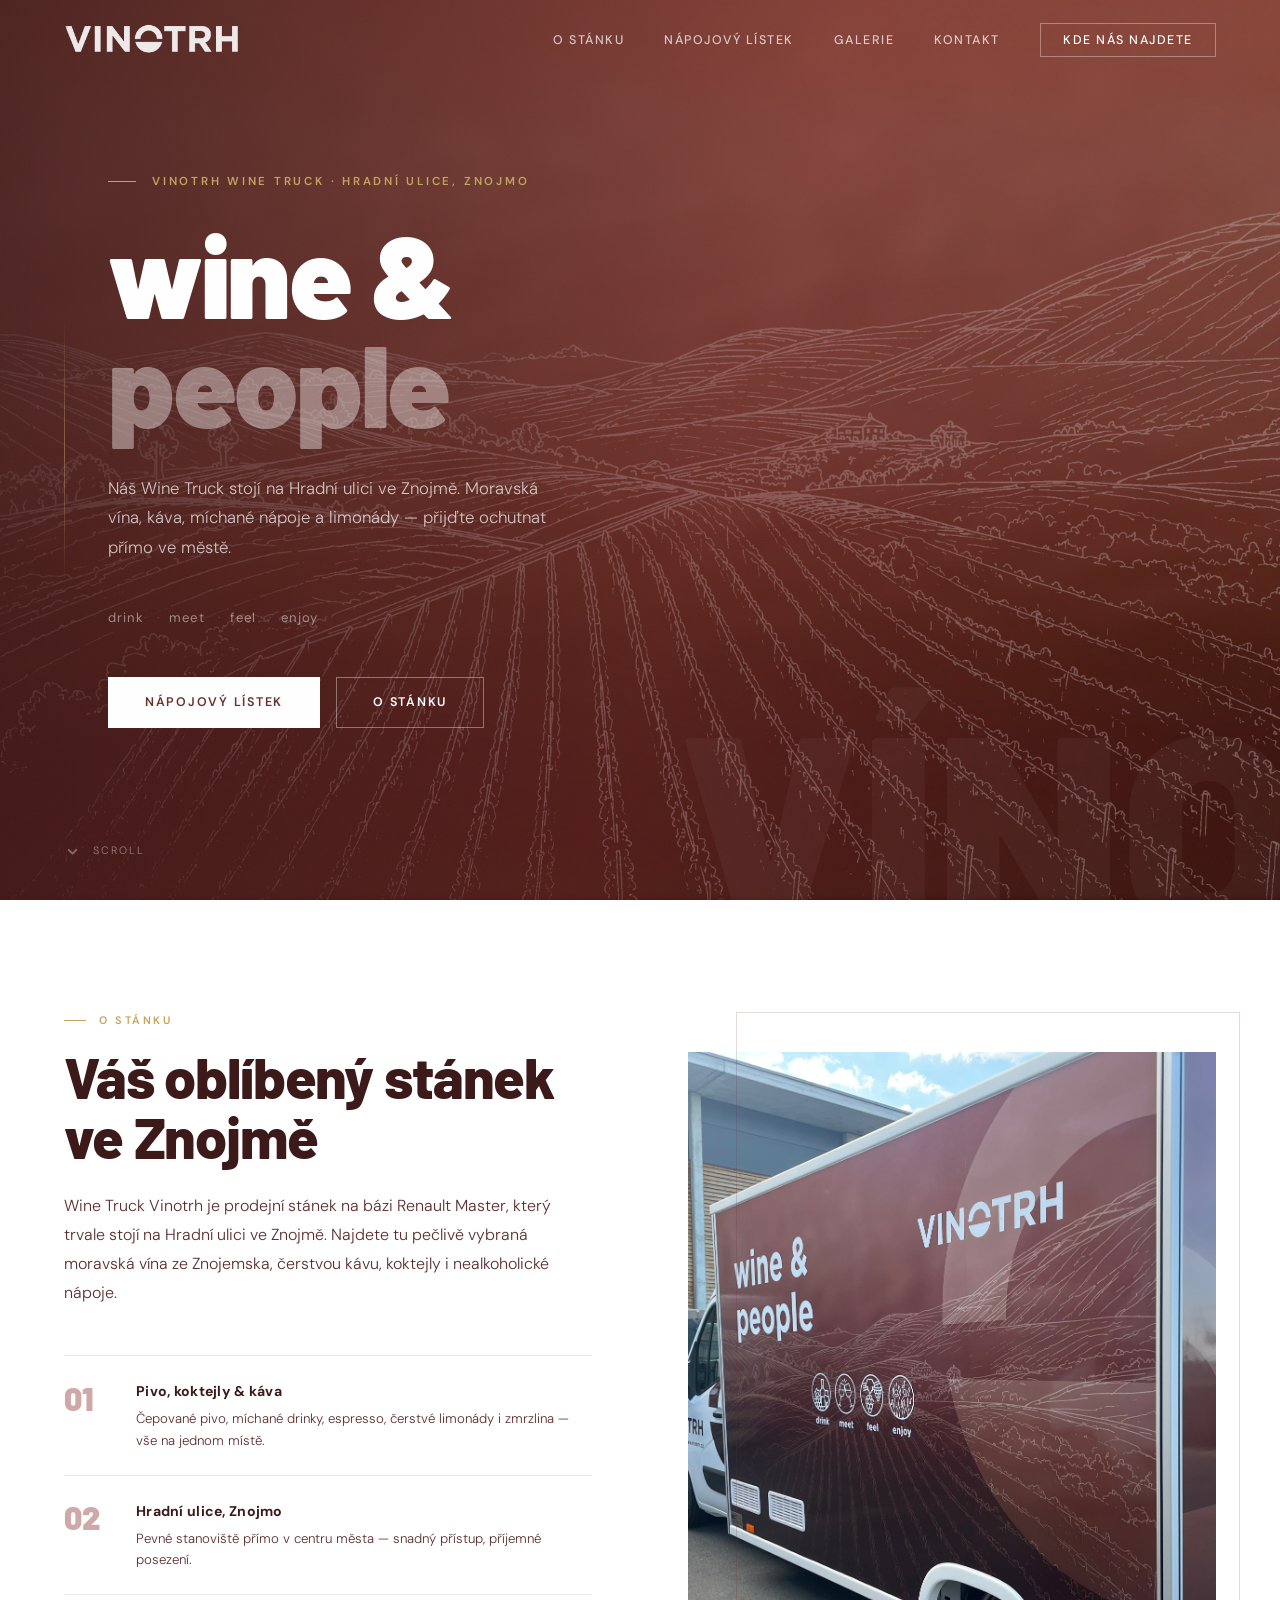
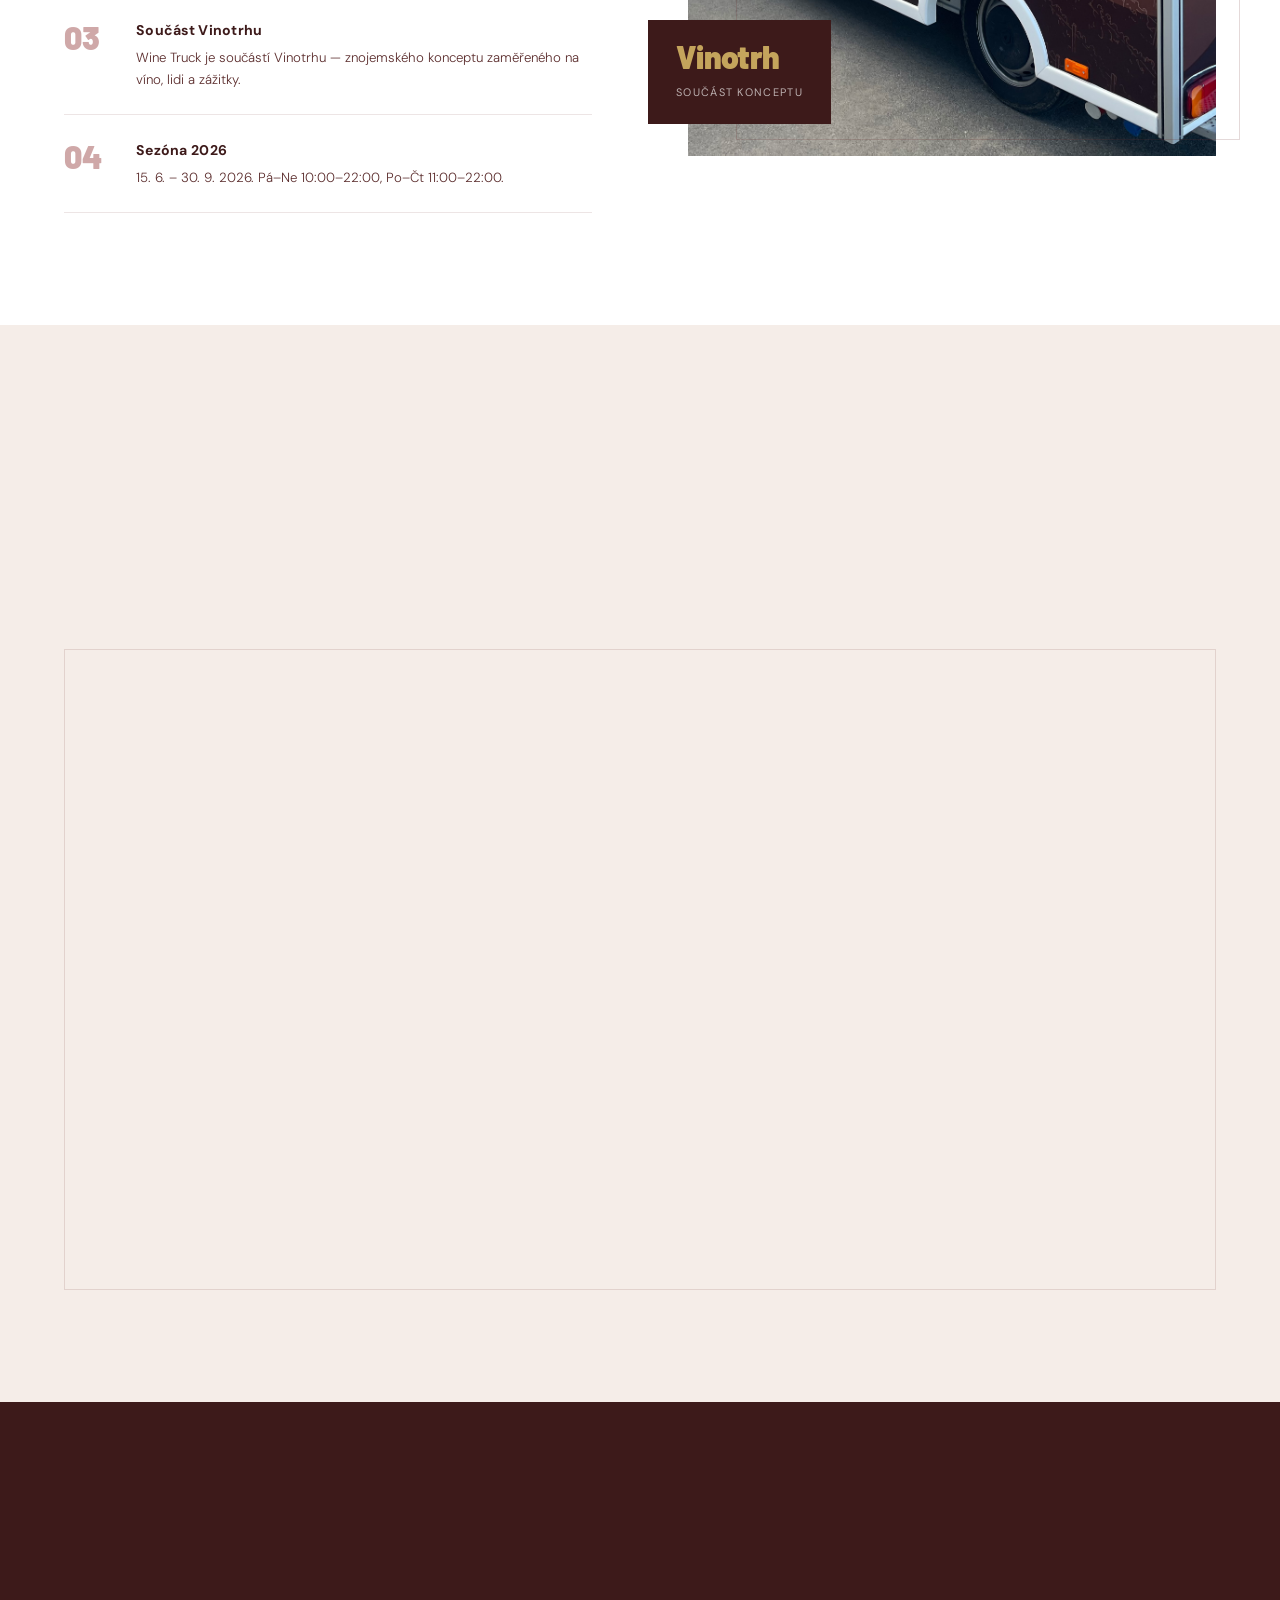
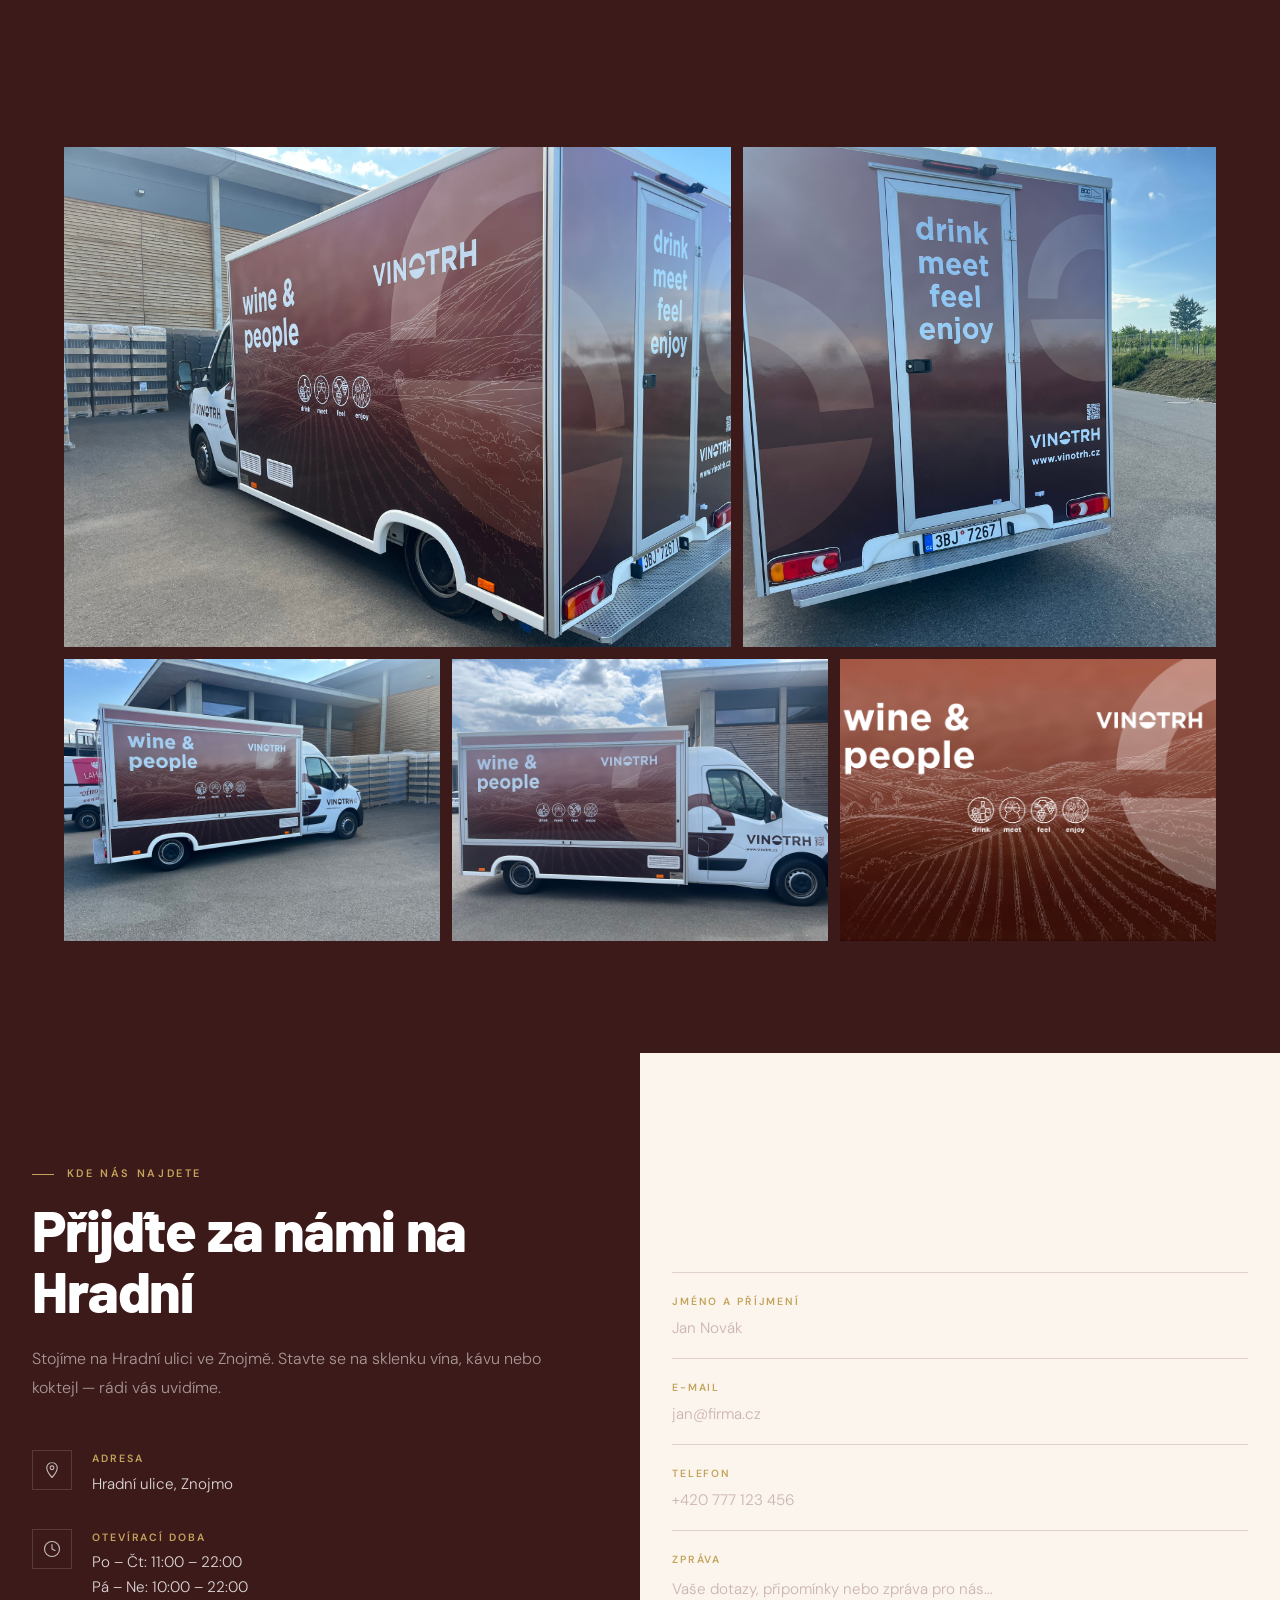
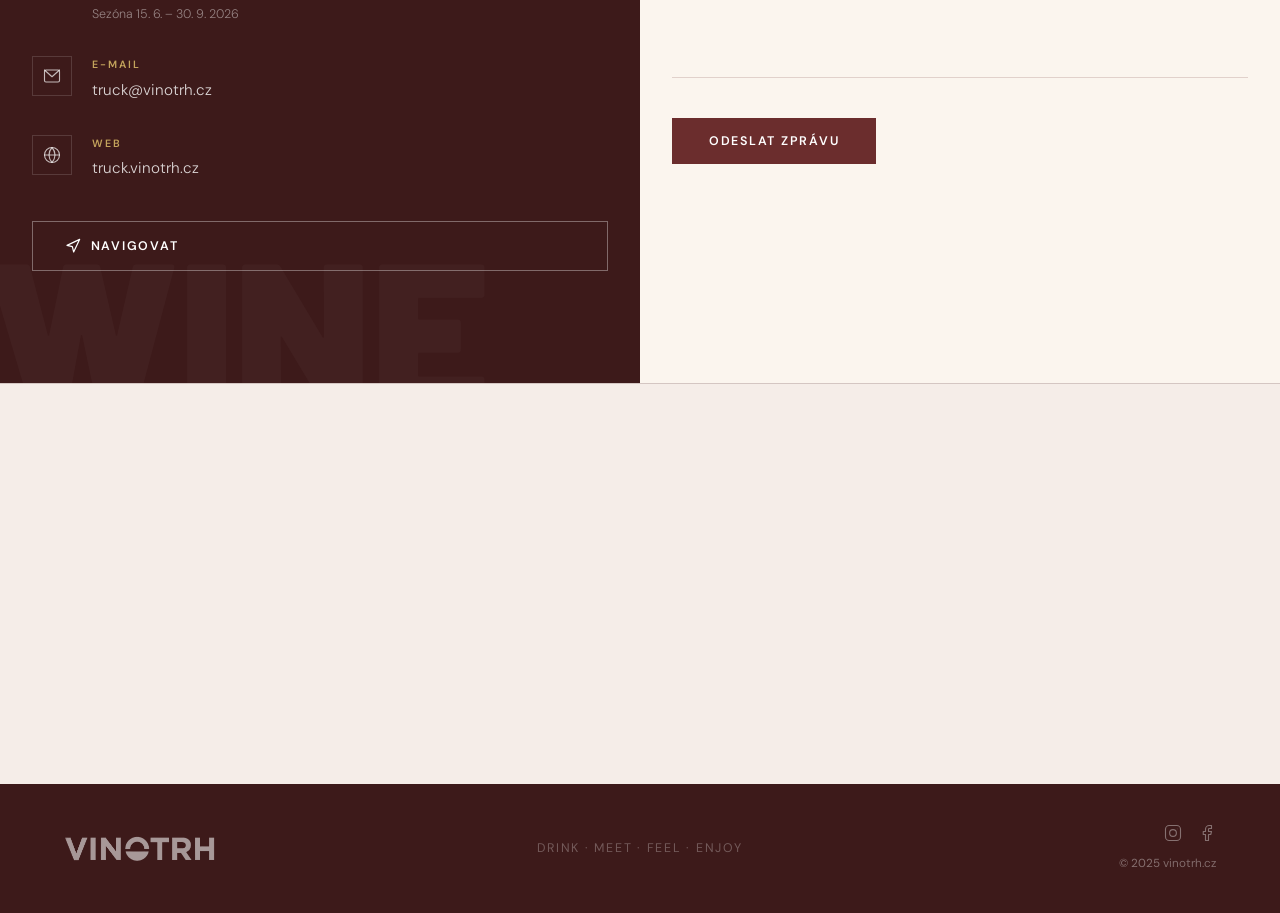
==== commit 91f4d6c0: "Swap opening hours order — Mon-Thu first, Fri-Sun second" ====
--- a/index.html
+++ b/index.html
@@ -340,7 +340,7 @@
             </div>
             <div>
               <div class="contact-item__label">Otevírací doba</div>
-              <div class="contact-item__value">Pá – Ne: 10:00 – 22:00<br />Po – Čt: 11:00 – 22:00<br /><small>Sezóna 15. 6. – 30. 9. 2026</small></div>
+              <div class="contact-item__value">Po – Čt: 11:00 – 22:00<br />Pá – Ne: 10:00 – 22:00<br /><small>Sezóna 15. 6. – 30. 9. 2026</small></div>
             </div>
           </div>
           <div class="contact-item">
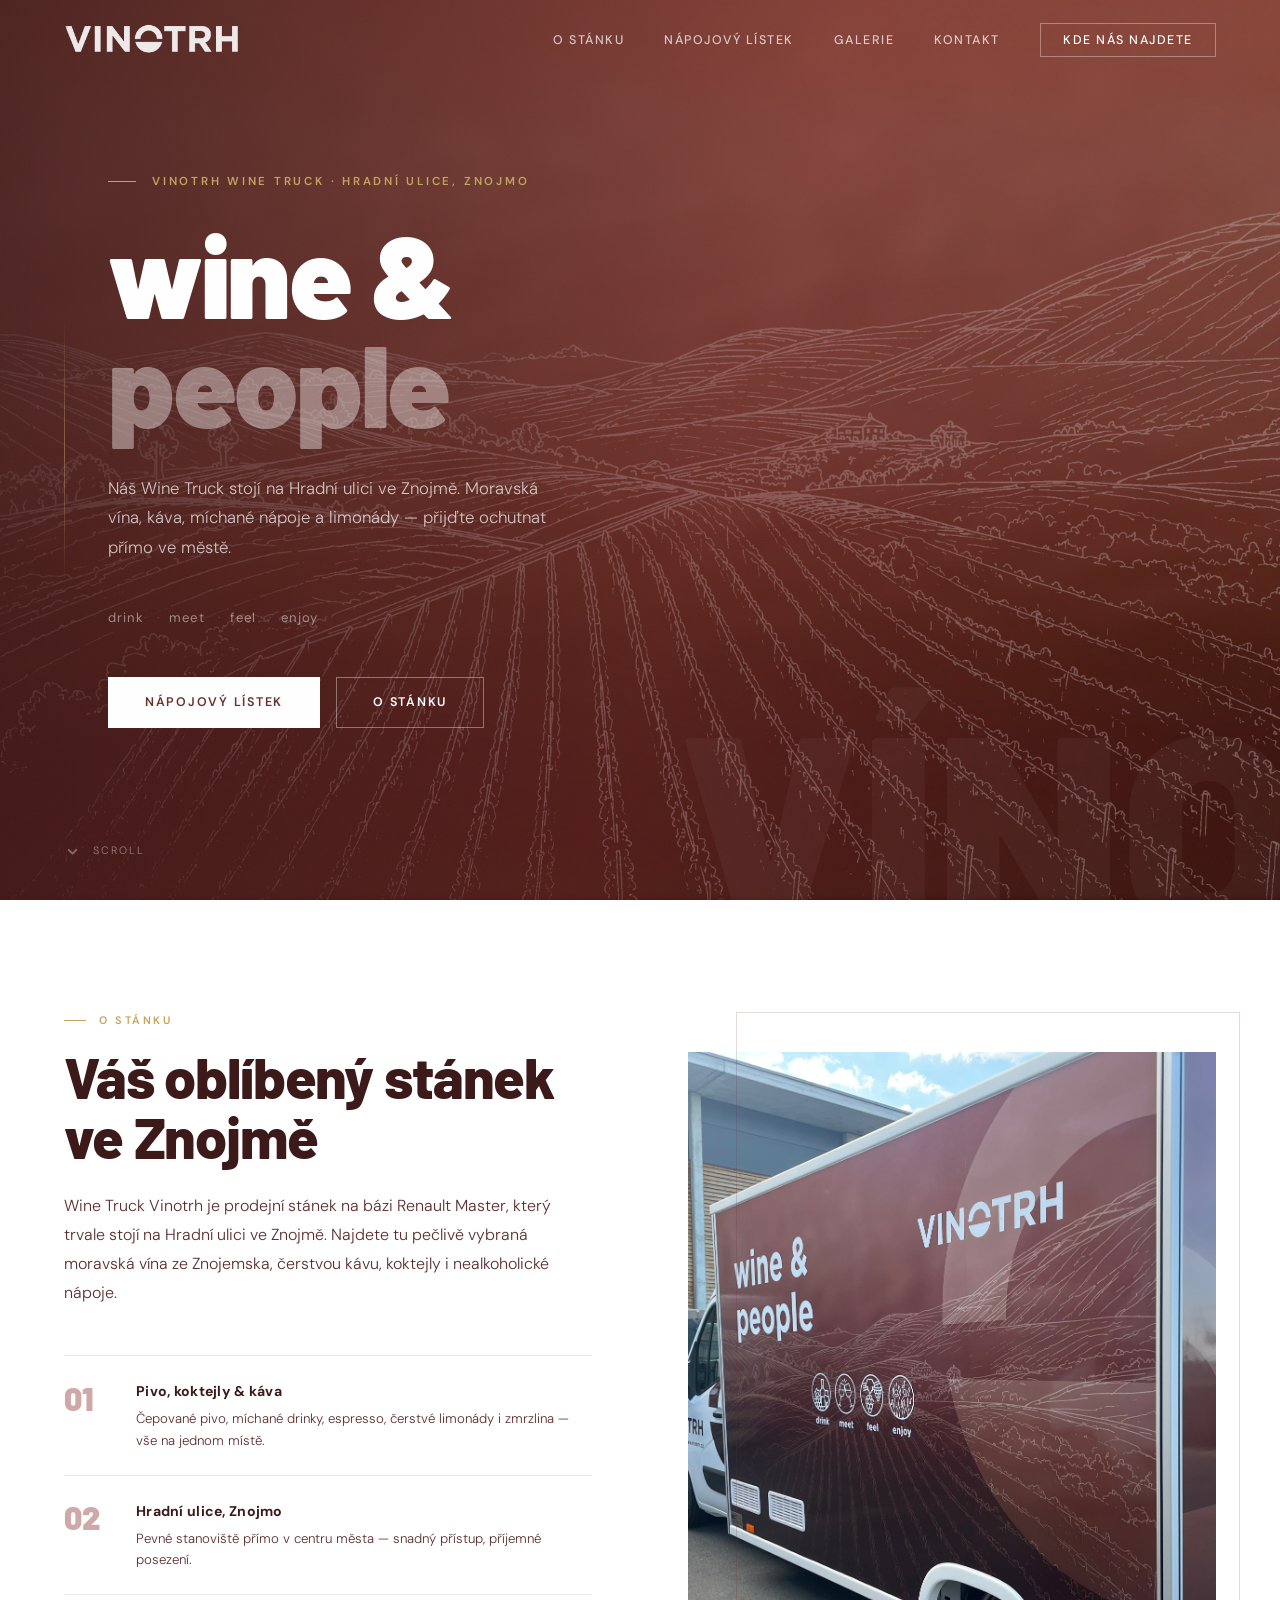
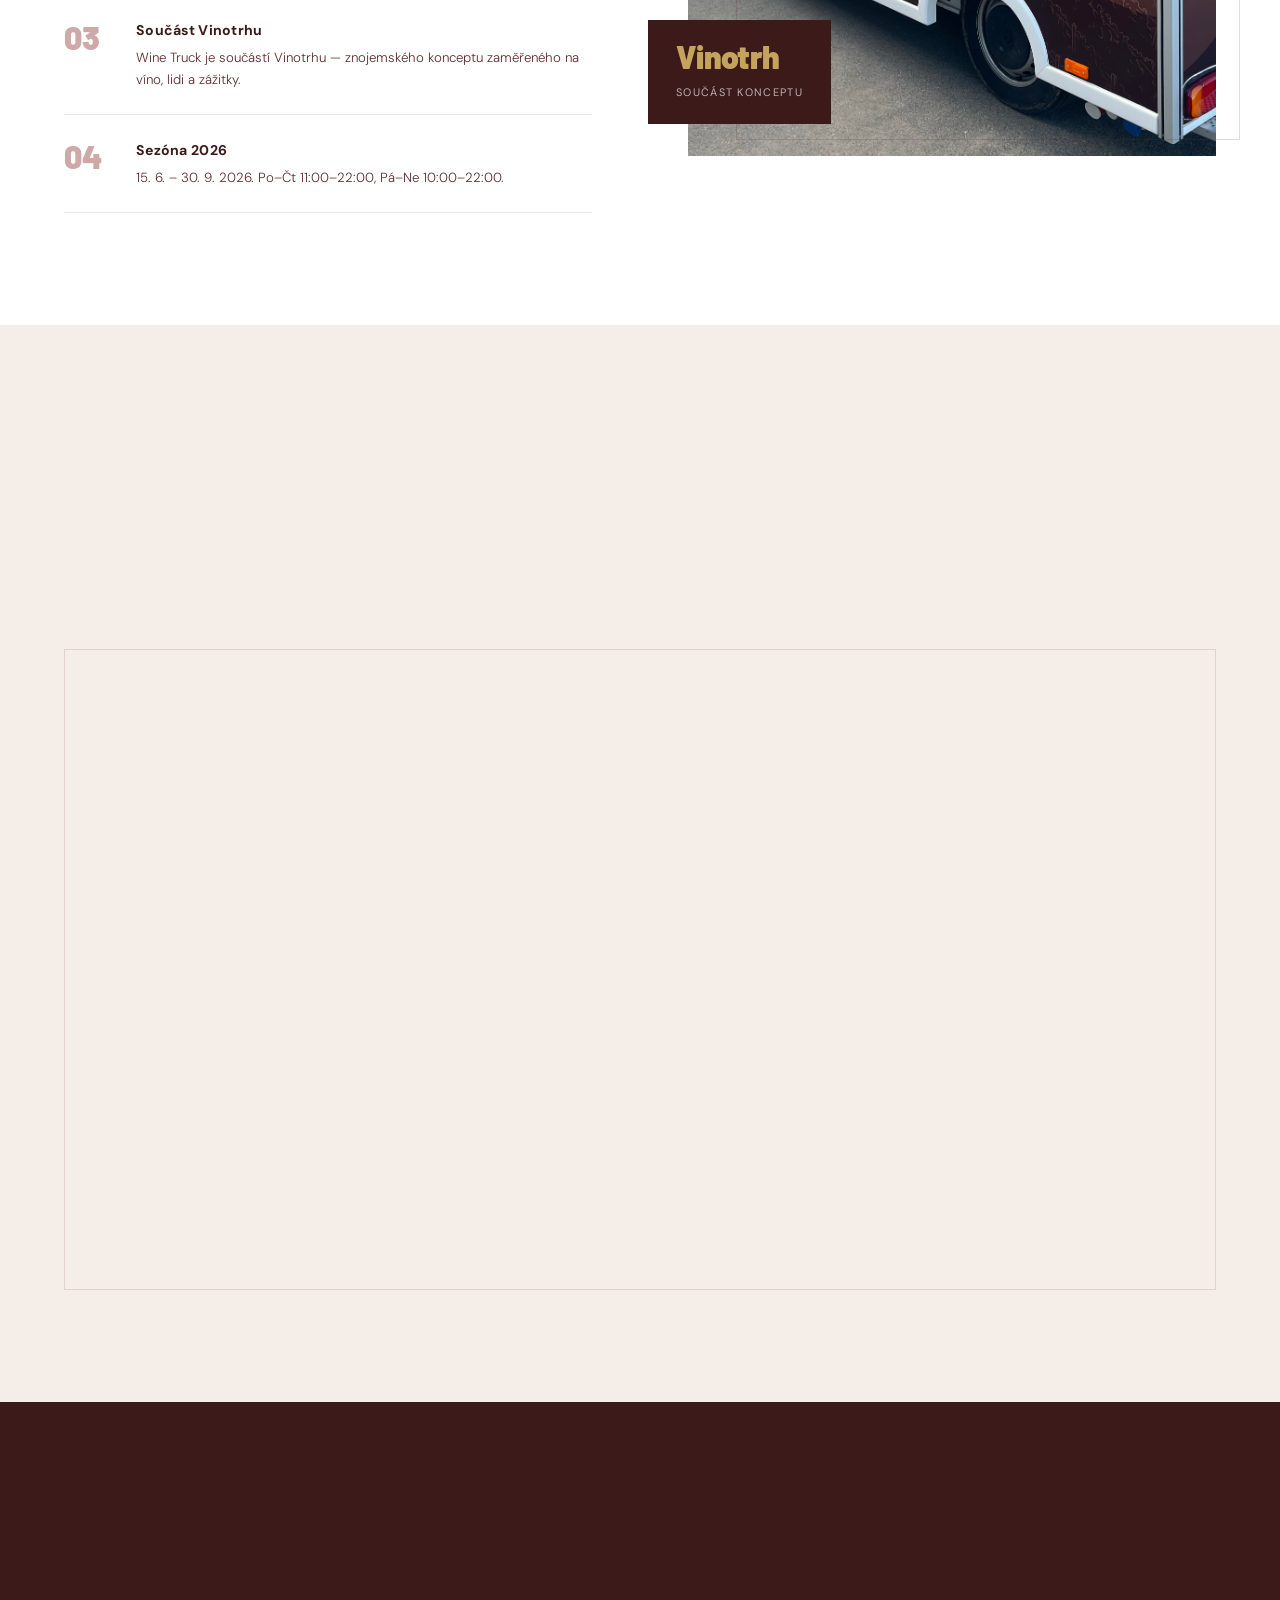
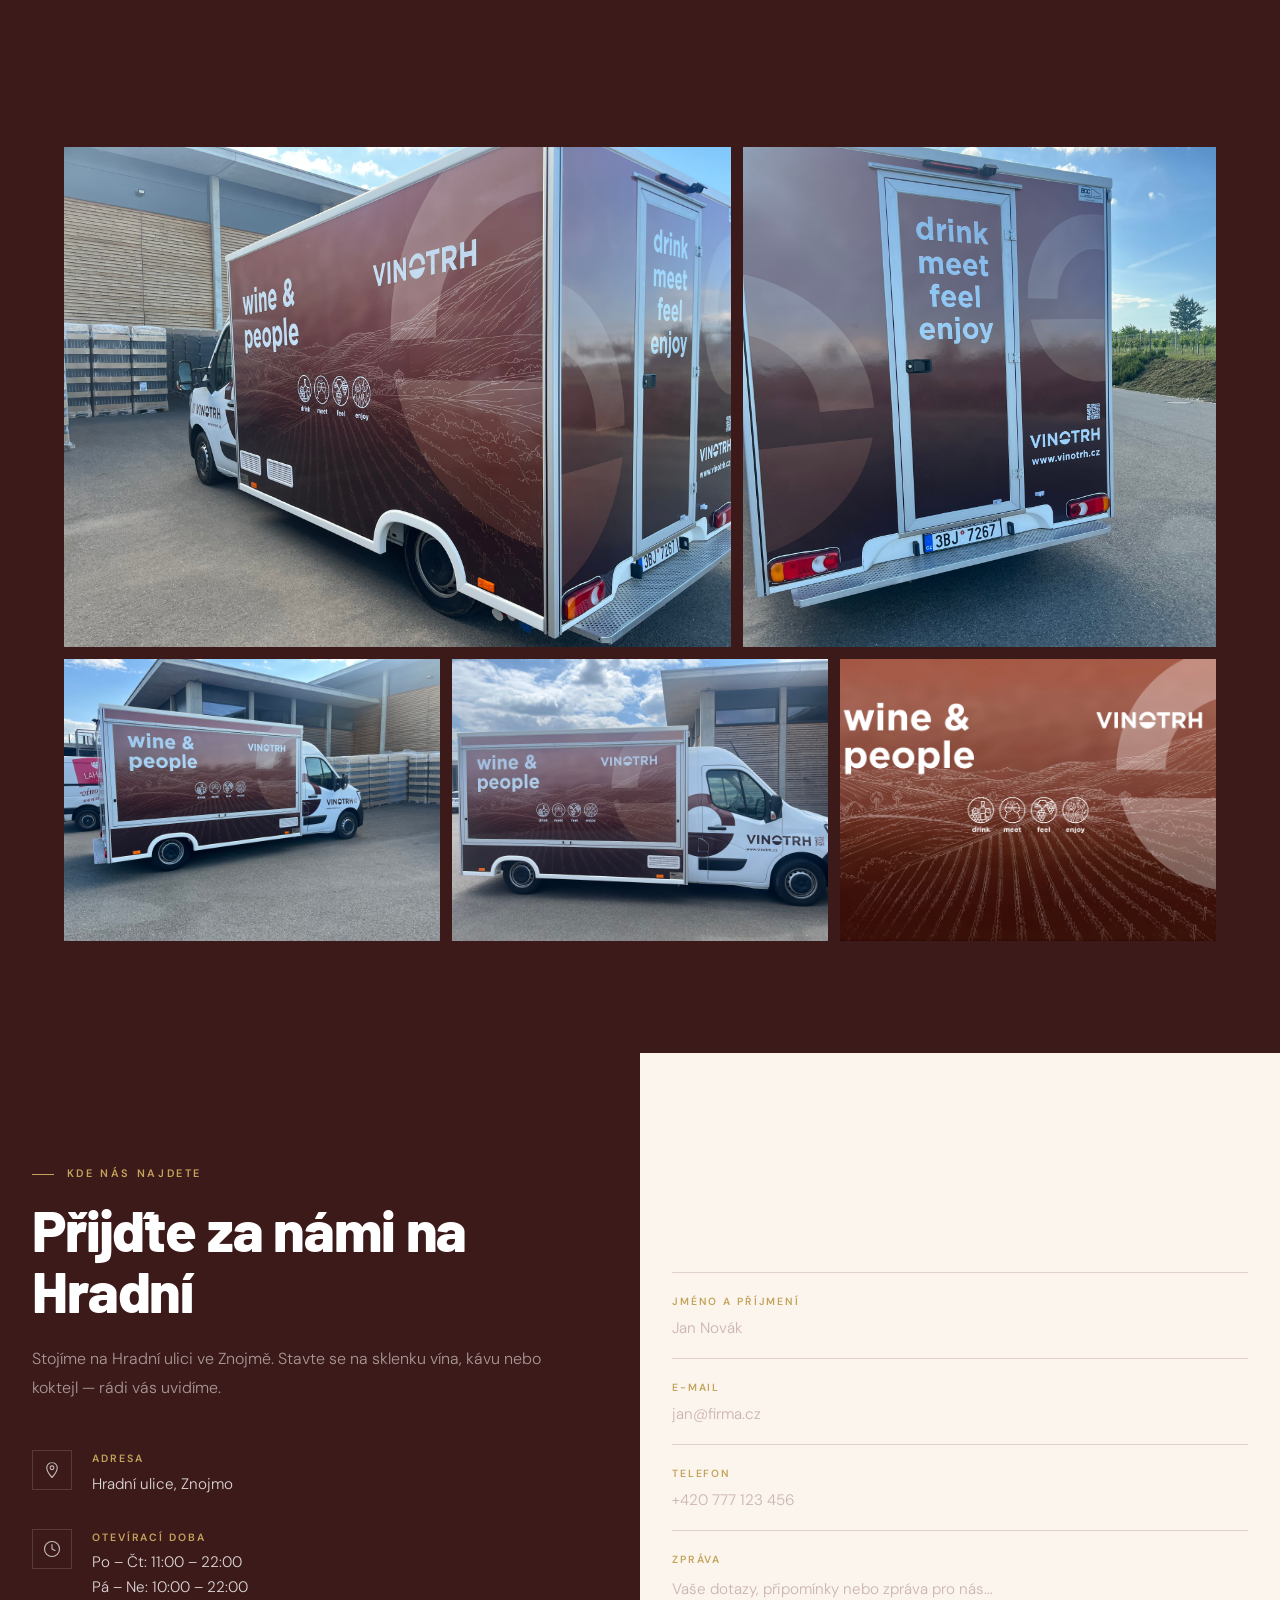
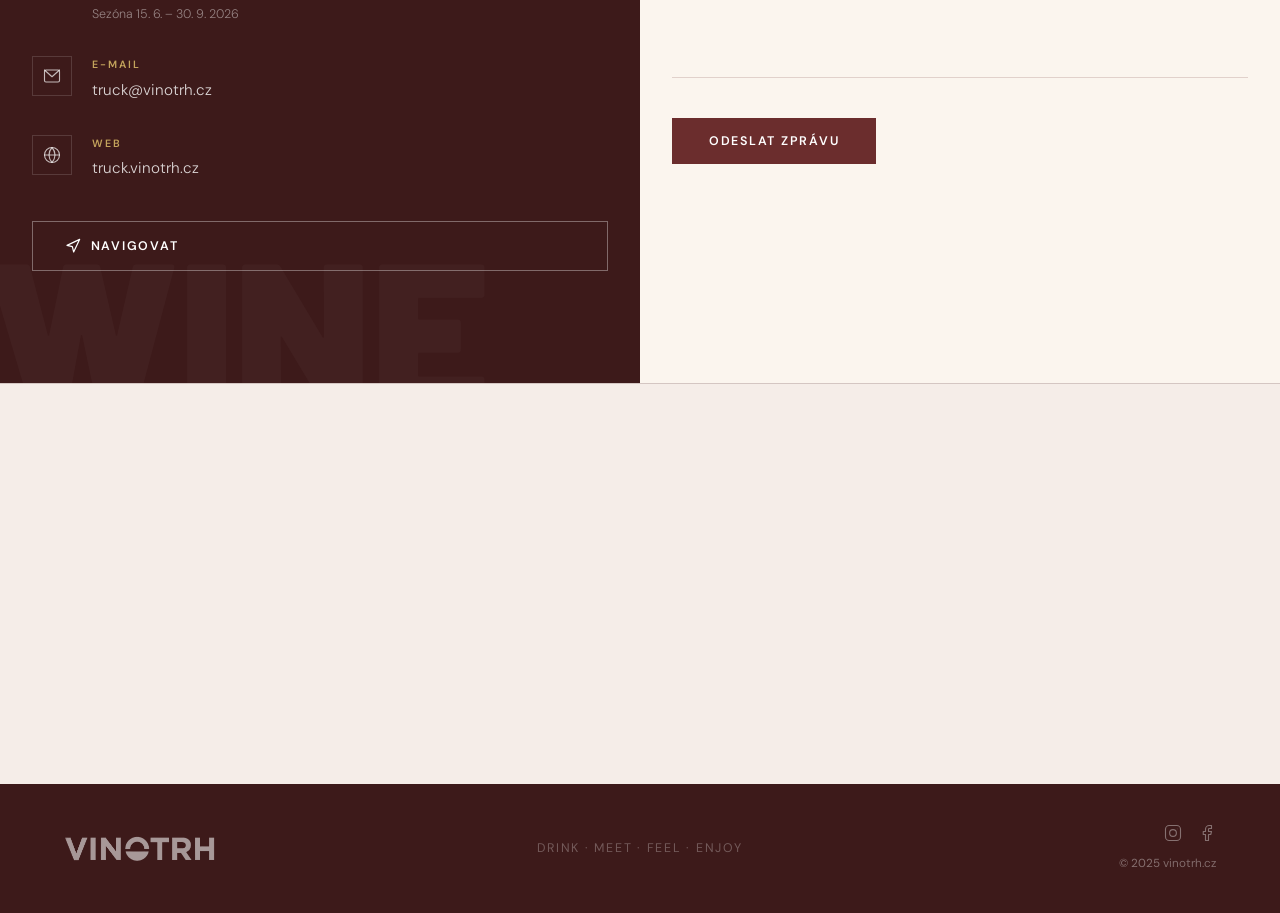
==== commit 7f166454: "Fix opening hours order in feature card" ====
--- a/index.html
+++ b/index.html
@@ -111,7 +111,7 @@
             <div class="feature-card__num">04</div>
             <div>
               <div class="feature-card__title">Sezóna 2026</div>
-              <div class="feature-card__text">15. 6. – 30. 9. 2026. Pá–Ne 10:00–22:00, Po–Čt 11:00–22:00.</div>
+              <div class="feature-card__text">15. 6. – 30. 9. 2026. Po–Čt 11:00–22:00, Pá–Ne 10:00–22:00.</div>
             </div>
           </div>
         </div>
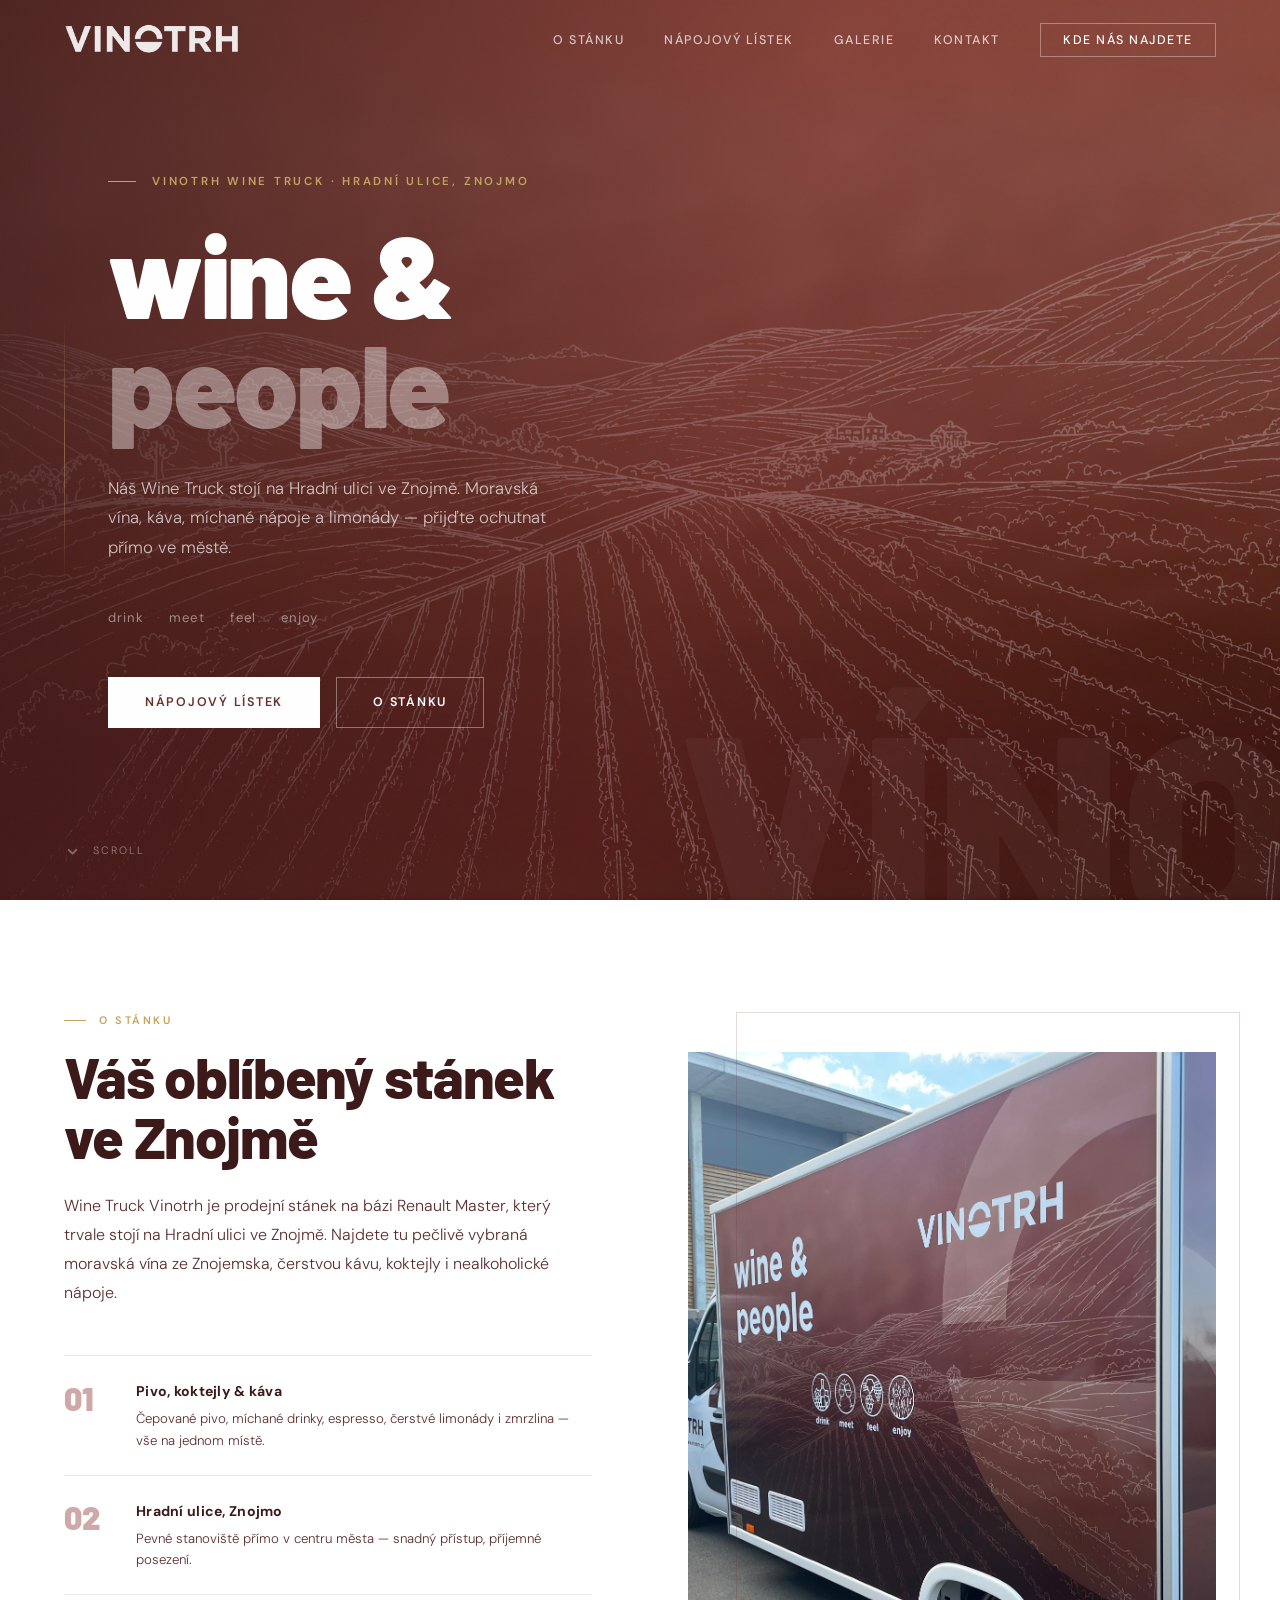
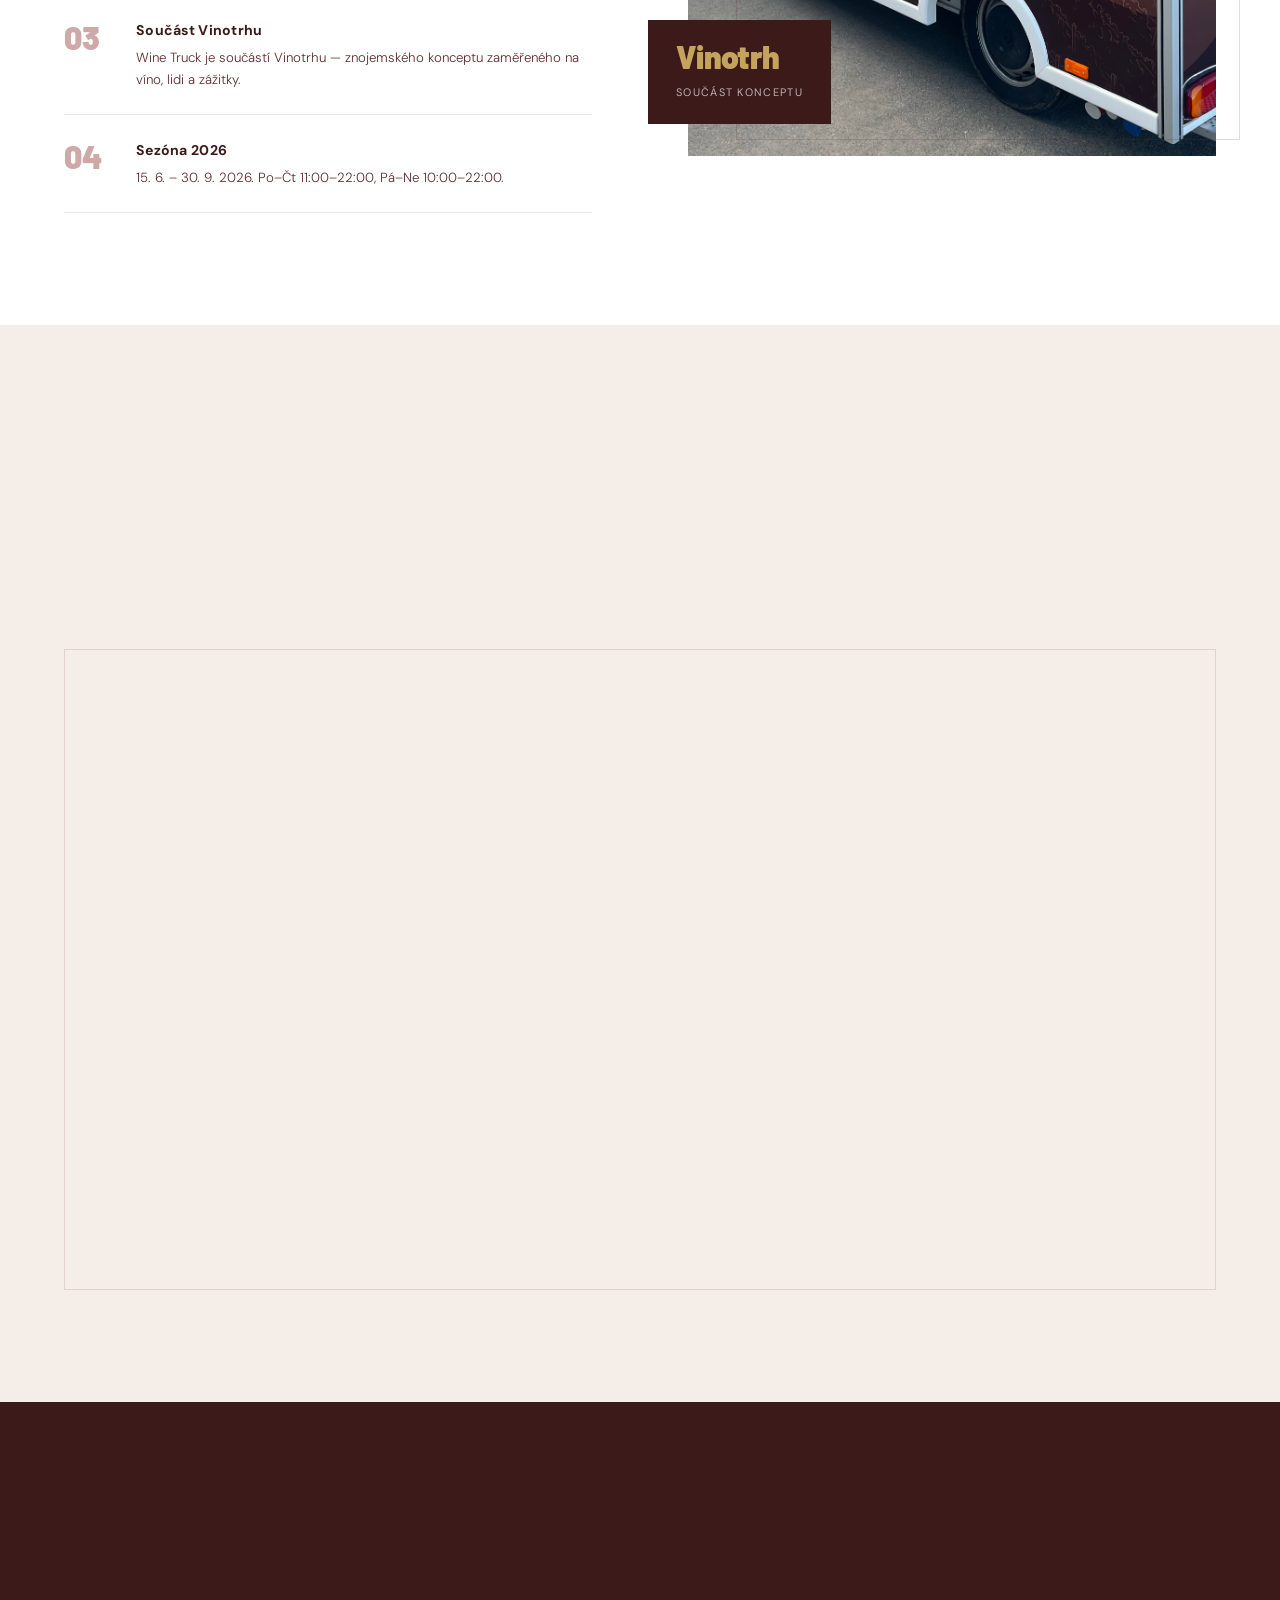
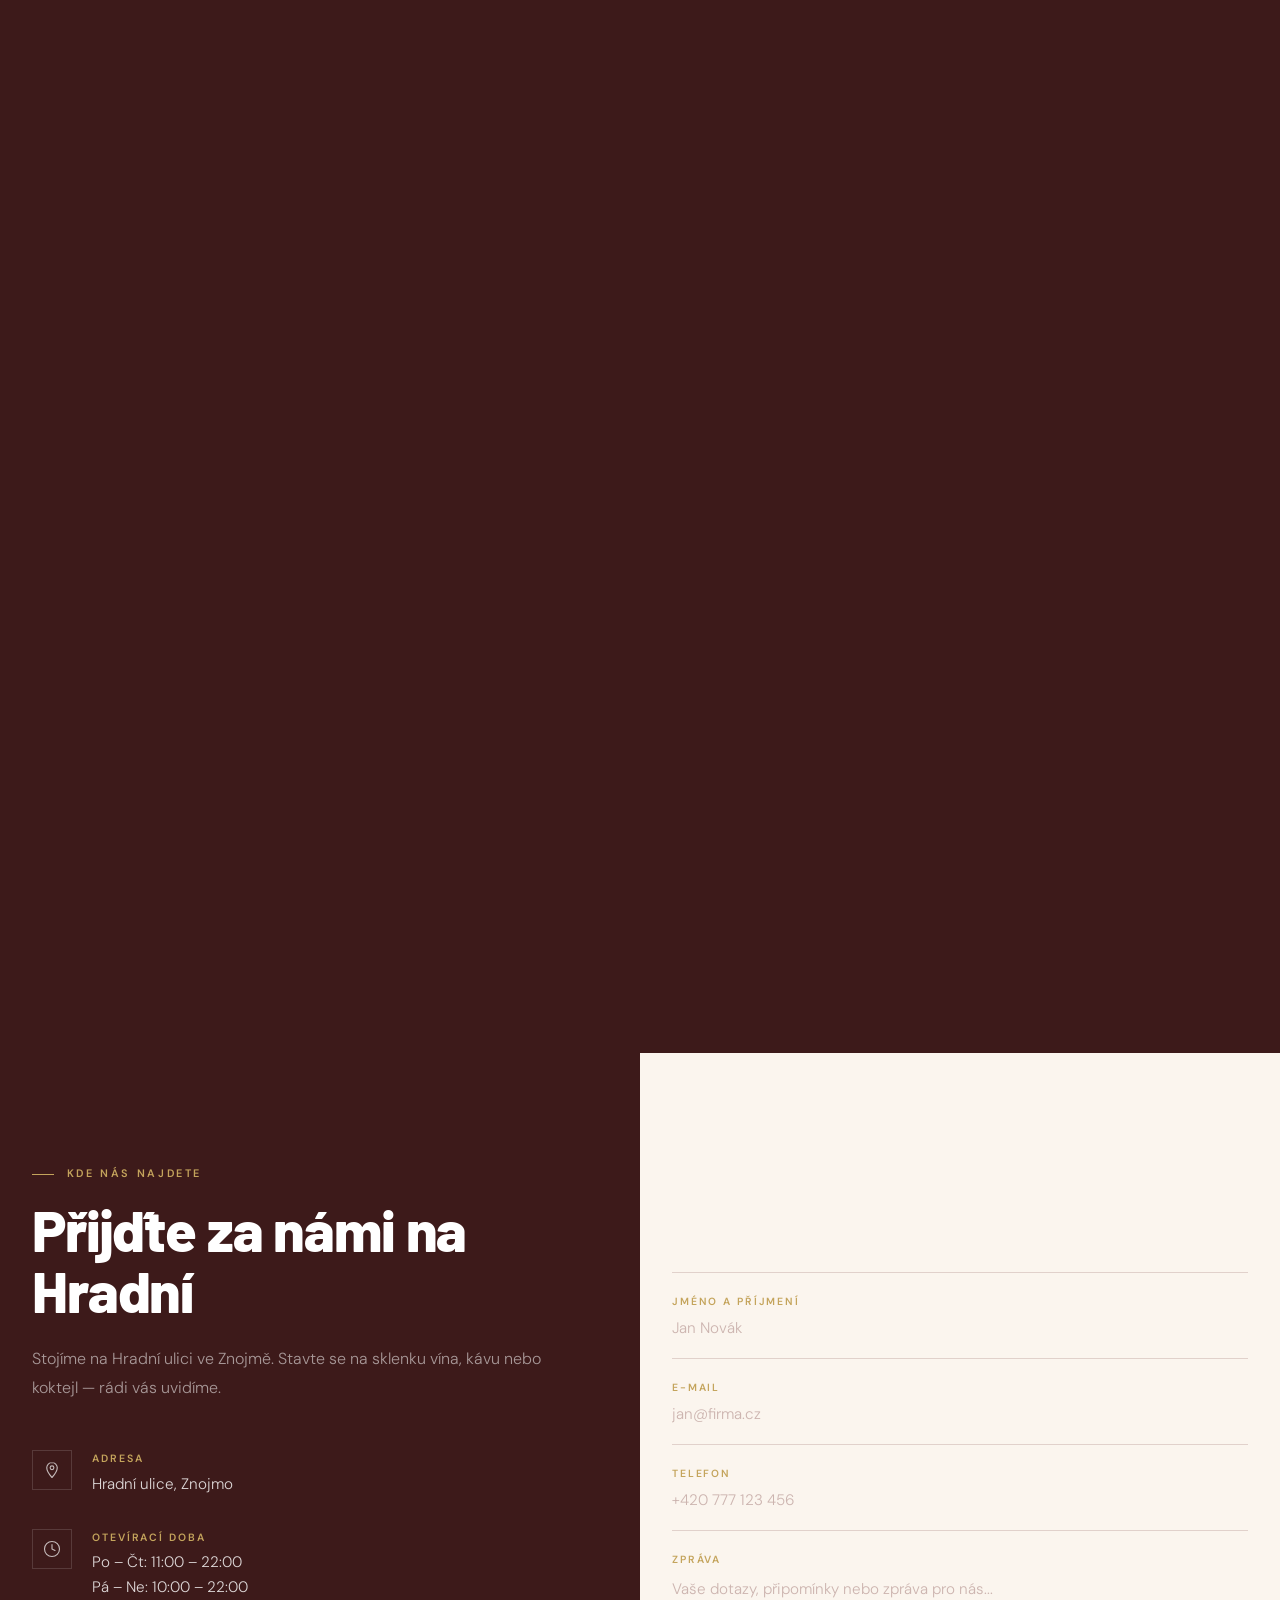
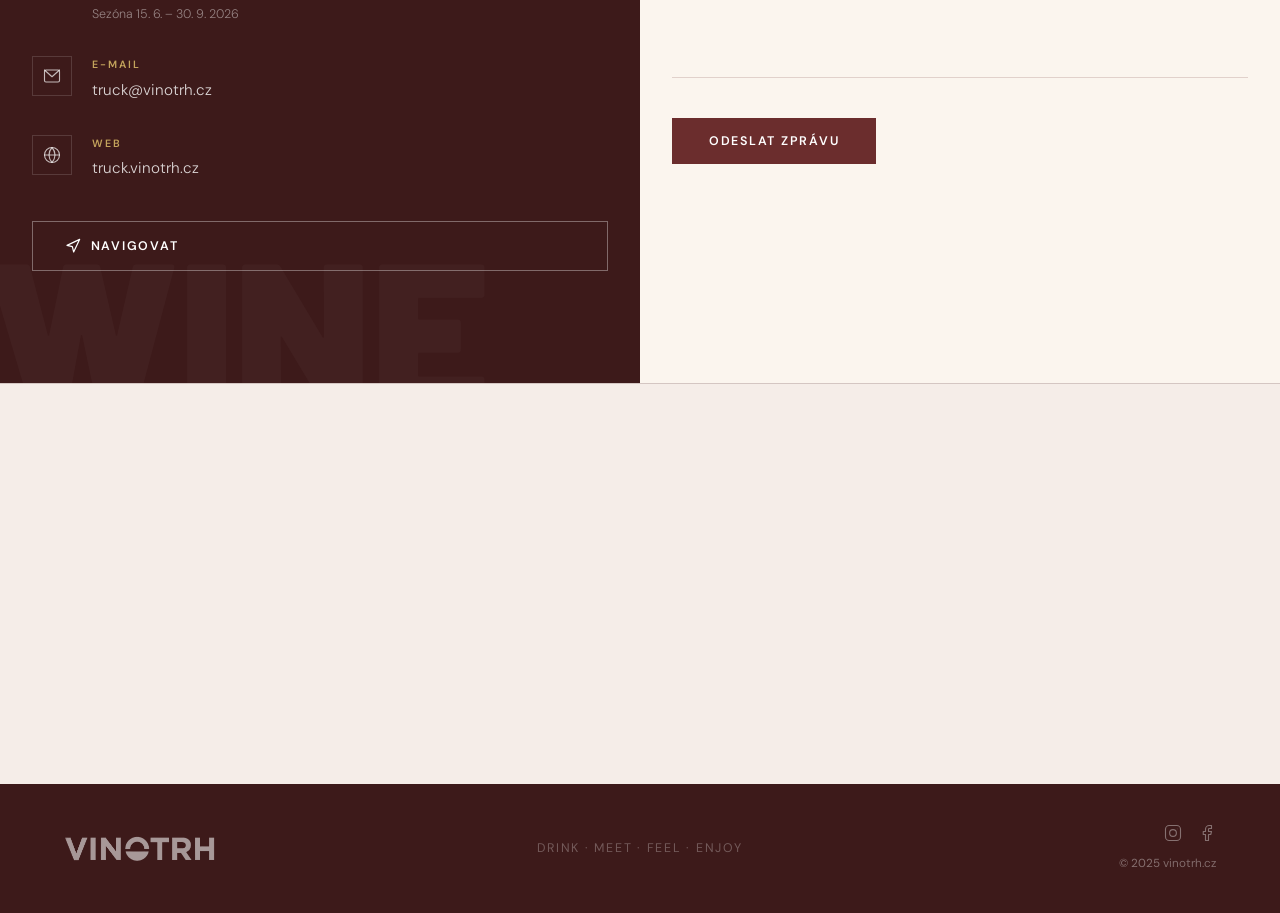
==== commit cc8161e8: "Add close button to mobile menu" ====
--- a/index.html
+++ b/index.html
@@ -36,6 +36,9 @@
 
   <!-- MOBILE MENU -->
   <div class="nav__mobile" id="mobileMenu" aria-hidden="true">
+    <button class="nav__mobile__close" id="mobileMenuClose" aria-label="Zavřít menu">
+      <svg viewBox="0 0 24 24" fill="none" stroke="currentColor" stroke-width="1.5"><line x1="18" y1="6" x2="6" y2="18"/><line x1="6" y1="6" x2="18" y2="18"/></svg>
+    </button>
     <ul>
       <li><a href="#about">O stánku</a></li>
       <li><a href="#menu">Nápojový lístek</a></li>
--- a/assets/css/style.css
+++ b/assets/css/style.css
@@ -1101,6 +1101,30 @@
 
 .nav__mobile ul a:hover { color: var(--color-gold); }
 
+.nav__mobile__close {
+  position: absolute;
+  top: 1.25rem;
+  right: 1.25rem;
+  background: rgba(255,255,255,0.08);
+  border: 1px solid rgba(255,255,255,0.15);
+  border-radius: 50%;
+  width: 2.75rem;
+  height: 2.75rem;
+  display: flex;
+  align-items: center;
+  justify-content: center;
+  cursor: pointer;
+  color: #fff;
+  transition: background 0.2s ease, transform 0.2s ease;
+}
+
+.nav__mobile__close:hover {
+  background: rgba(255,255,255,0.16);
+  transform: rotate(90deg);
+}
+
+.nav__mobile__close svg { width: 1.25rem; height: 1.25rem; }
+
 .nav__mobile__cta {
   margin-top: 3rem;
   border-color: rgba(255,255,255,0.3) !important;
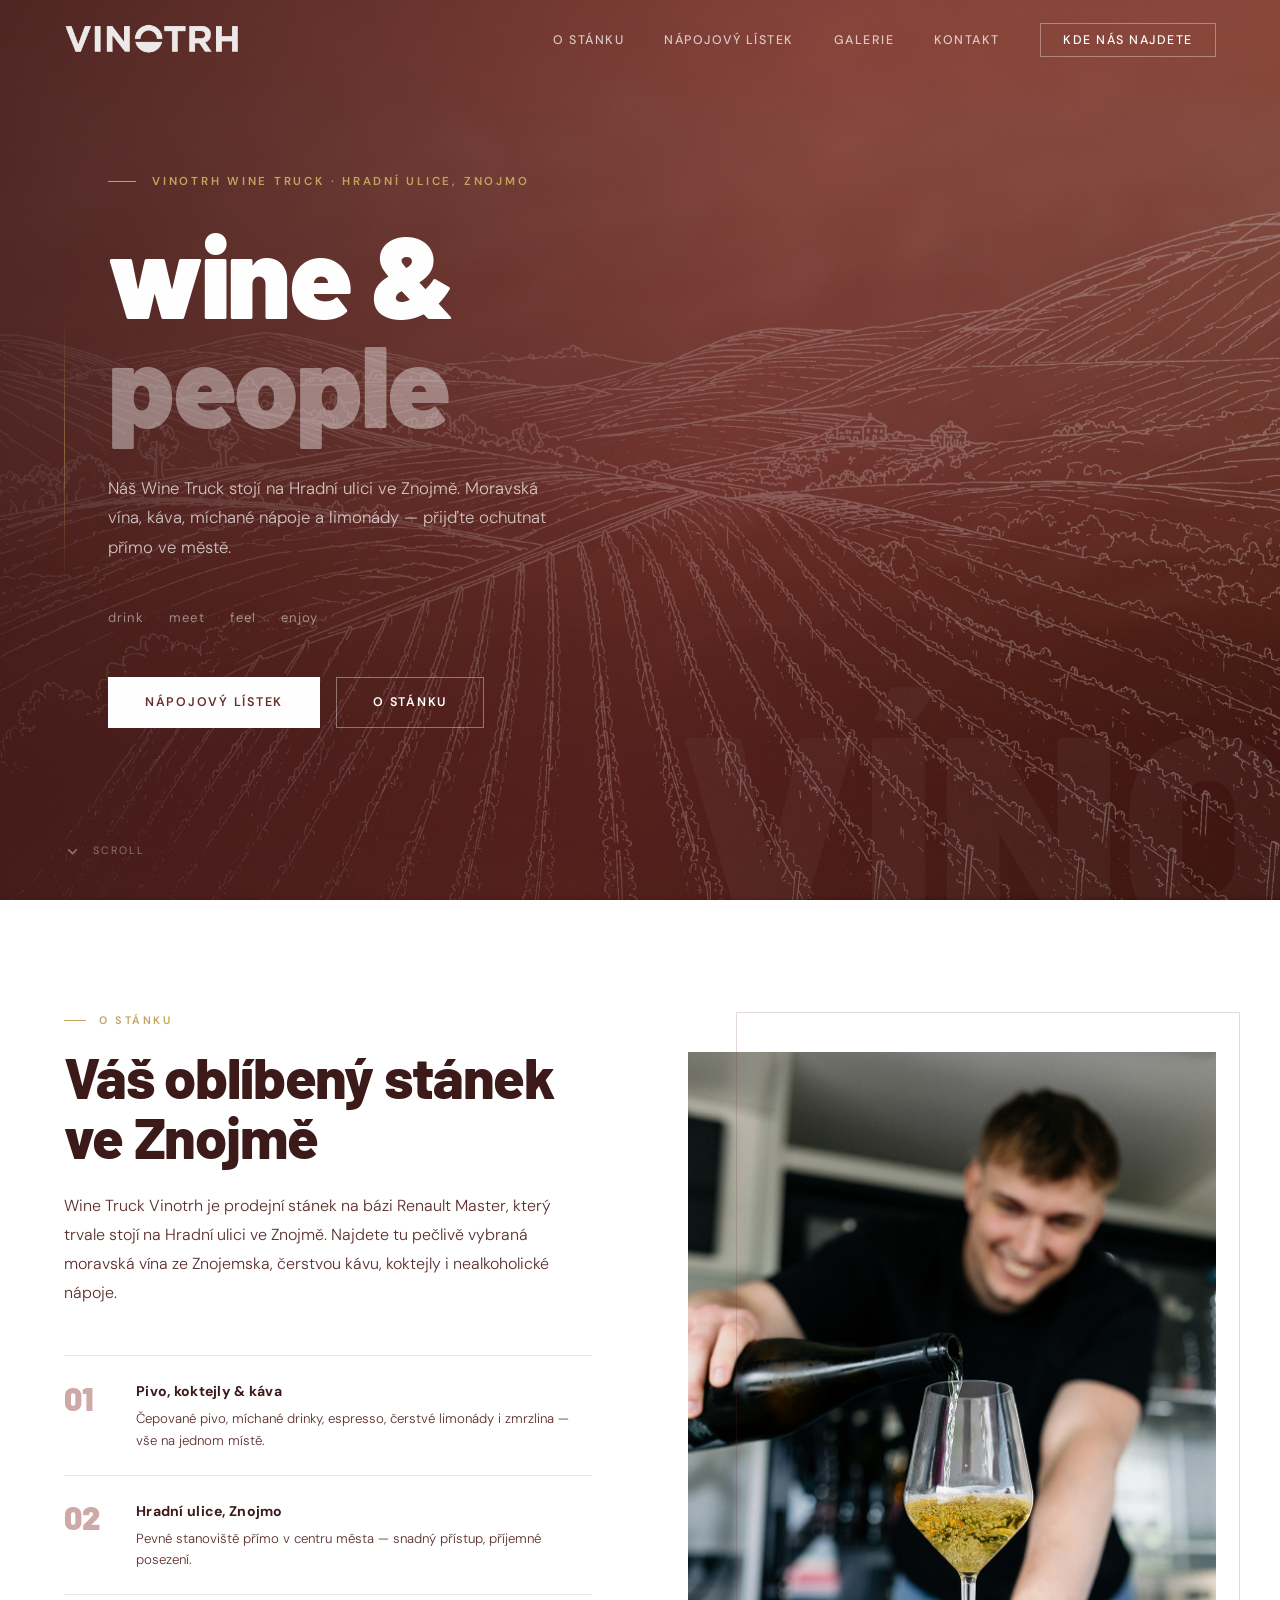
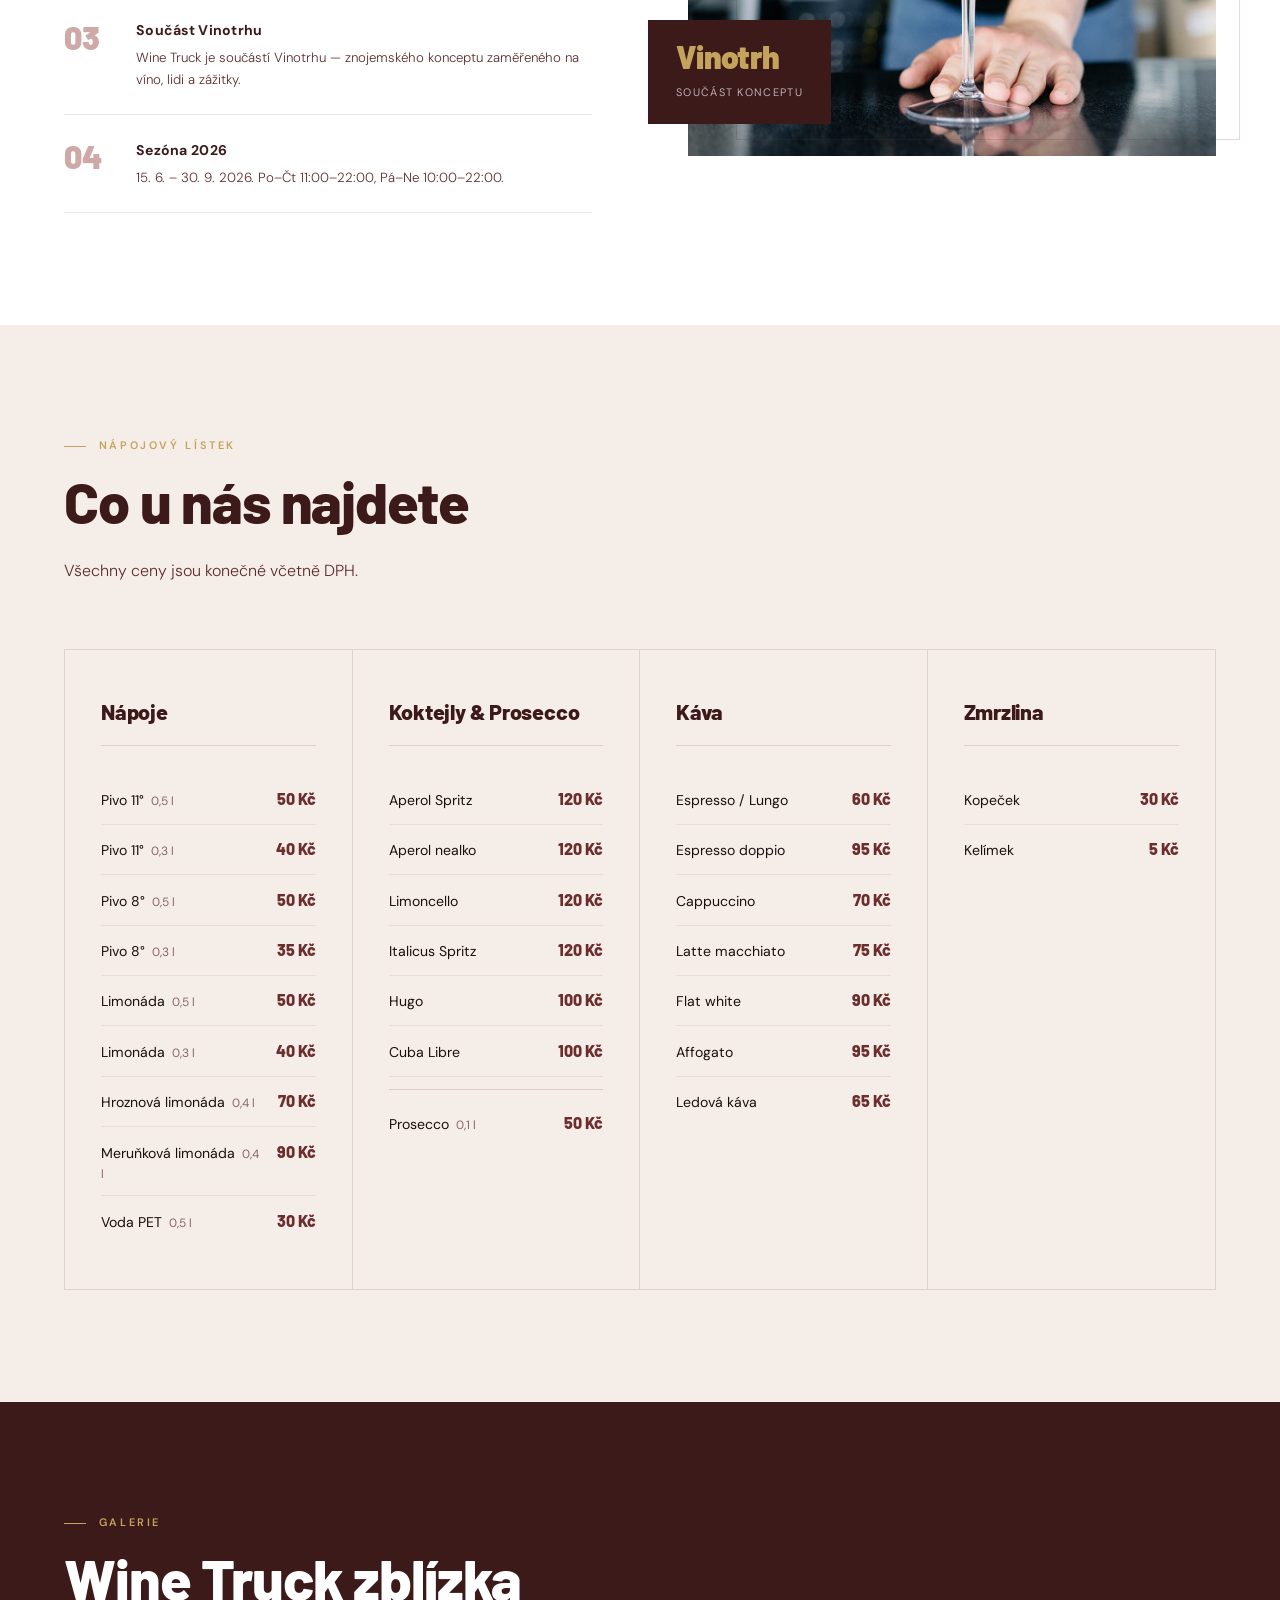
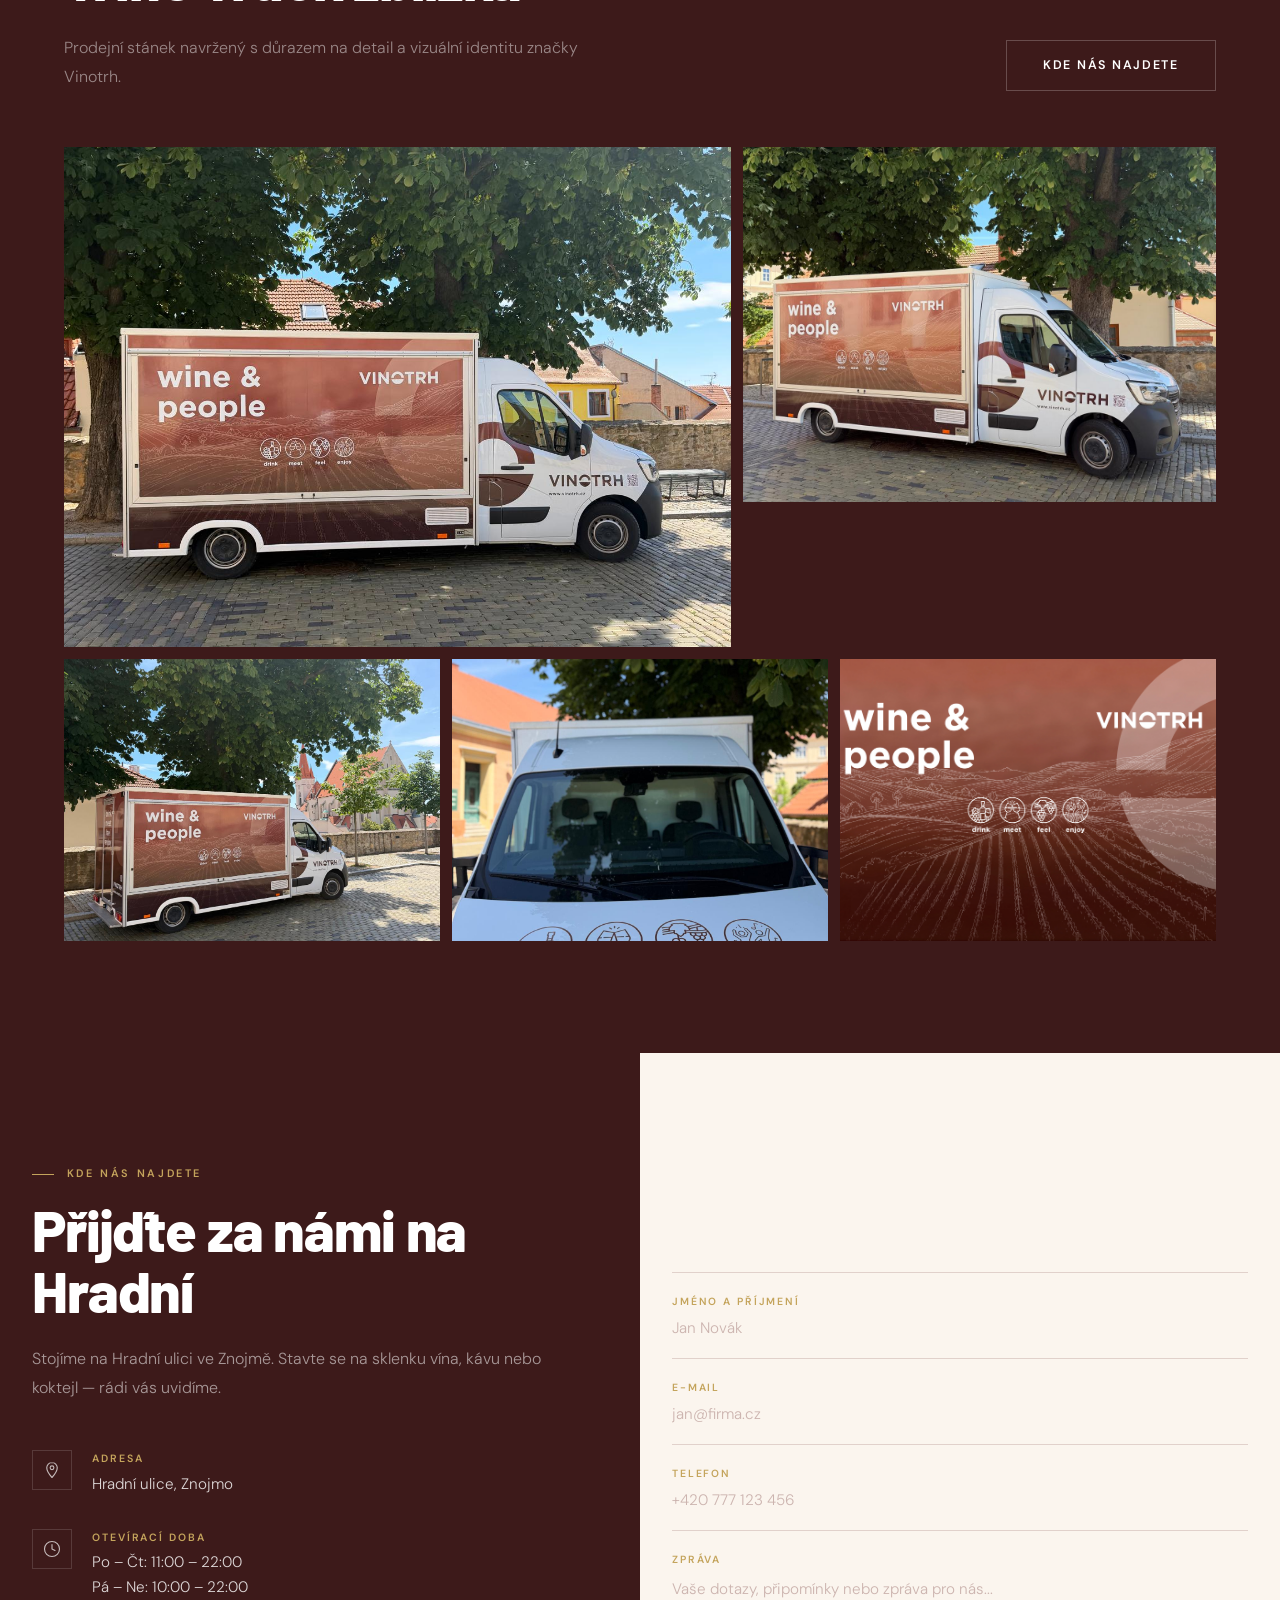
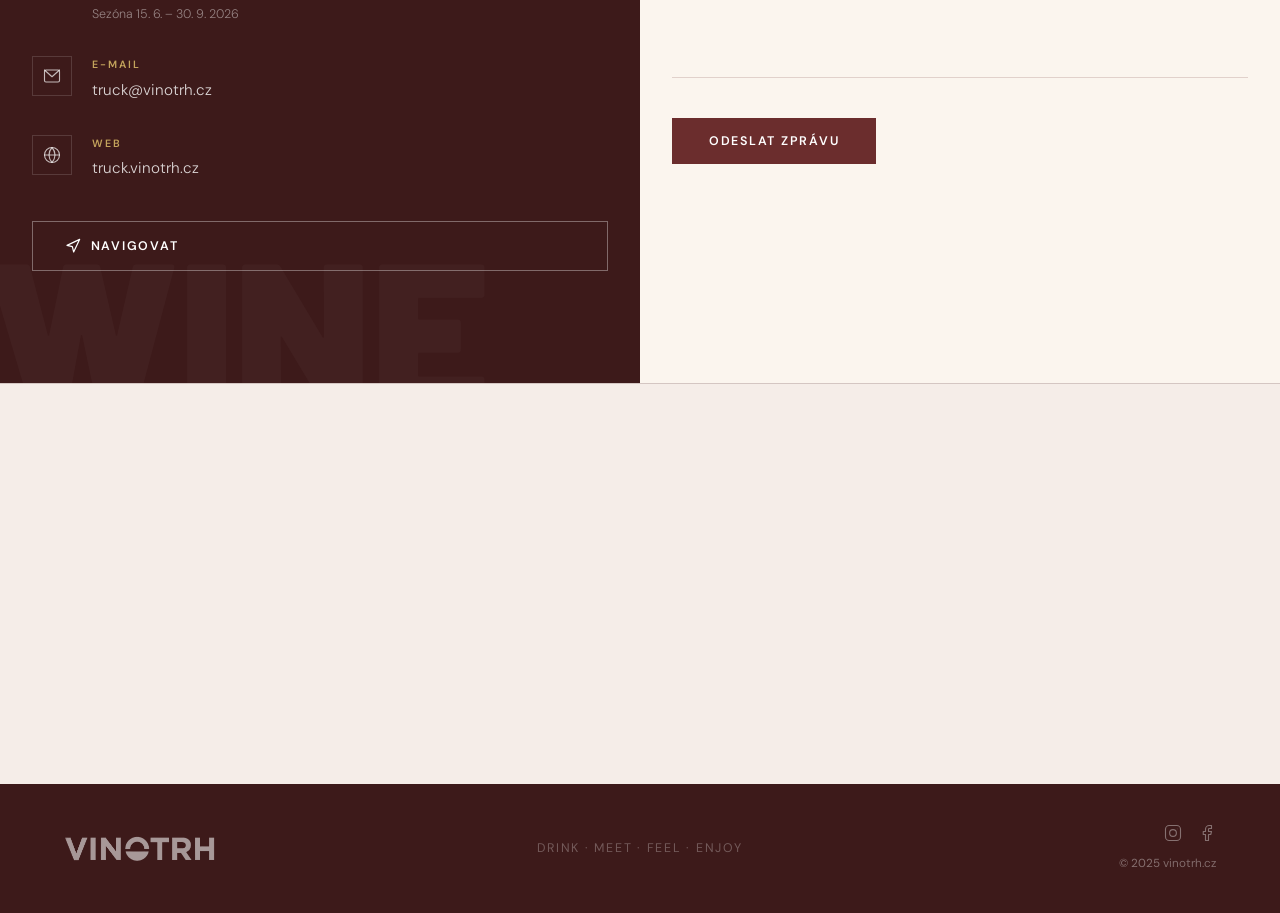
==== commit 0abb5088: "Update about/gallery photos with real truck shots Replace placeholder truck images with on-site phot" ====
--- a/index.html
+++ b/index.html
@@ -123,7 +123,7 @@
         <img
           class="about__img"
           src="assets/images/truck/truck_01.jpg"
-          alt="Vinotrh Wine Truck — boční pohled"
+          alt="Vinotrh Wine Truck — nalévání prosecca"
           loading="lazy"
         />
         <div class="about__badge">
@@ -289,19 +289,19 @@
     </div>
     <div class="gallery-grid">
       <div class="gallery-grid__item fade-in" data-lightbox="0">
-        <img src="assets/images/truck/truck_01.jpg" alt="Wine Truck — celkový pohled" loading="lazy" />
+        <img src="assets/images/truck/truck_02.jpg" alt="Wine Truck — celkový pohled ve Znojmě" loading="lazy" />
         <div class="gallery-grid__zoom" aria-hidden="true"><svg viewBox="0 0 24 24" fill="none" stroke="currentColor" stroke-width="1.5"><circle cx="11" cy="11" r="7"/><line x1="16.5" y1="16.5" x2="22" y2="22"/><line x1="11" y1="8" x2="11" y2="14"/><line x1="8" y1="11" x2="14" y2="11"/></svg></div>
       </div>
       <div class="gallery-grid__item fade-in" data-lightbox="1">
-        <img src="assets/images/truck/truck_02.jpg" alt="Wine Truck — boční detail" loading="lazy" />
+        <img src="assets/images/truck/truck_03.jpg" alt="Wine Truck — boční pohled" loading="lazy" />
         <div class="gallery-grid__zoom" aria-hidden="true"><svg viewBox="0 0 24 24" fill="none" stroke="currentColor" stroke-width="1.5"><circle cx="11" cy="11" r="7"/><line x1="16.5" y1="16.5" x2="22" y2="22"/><line x1="11" y1="8" x2="11" y2="14"/><line x1="8" y1="11" x2="14" y2="11"/></svg></div>
       </div>
       <div class="gallery-grid__item fade-in" data-lightbox="2">
-        <img src="assets/images/truck/truck_03.jpg" alt="Wine Truck — zadní panel" loading="lazy" />
+        <img src="assets/images/truck/truck_04.jpg" alt="Wine Truck — zadní panel" loading="lazy" />
         <div class="gallery-grid__zoom" aria-hidden="true"><svg viewBox="0 0 24 24" fill="none" stroke="currentColor" stroke-width="1.5"><circle cx="11" cy="11" r="7"/><line x1="16.5" y1="16.5" x2="22" y2="22"/><line x1="11" y1="8" x2="11" y2="14"/><line x1="8" y1="11" x2="14" y2="11"/></svg></div>
       </div>
       <div class="gallery-grid__item fade-in" data-lightbox="3">
-        <img src="assets/images/truck/truck_04.jpg" alt="Wine Truck — přední pohled" loading="lazy" />
+        <img src="assets/images/truck/truck_05.jpg" alt="Wine Truck — přední pohled" loading="lazy" />
         <div class="gallery-grid__zoom" aria-hidden="true"><svg viewBox="0 0 24 24" fill="none" stroke="currentColor" stroke-width="1.5"><circle cx="11" cy="11" r="7"/><line x1="16.5" y1="16.5" x2="22" y2="22"/><line x1="11" y1="8" x2="11" y2="14"/><line x1="8" y1="11" x2="14" y2="11"/></svg></div>
       </div>
       <div class="gallery-grid__item fade-in" data-lightbox="4">
--- a/assets/css/style.css
+++ b/assets/css/style.css
@@ -70,6 +70,7 @@
 
 .nav.is-scrolled {
   background: rgba(61, 26, 26, 0.96);
+  -webkit-backdrop-filter: blur(12px);
   backdrop-filter: blur(12px);
   padding: 1rem 5%;
 }
@@ -114,6 +115,7 @@
 .hero {
   position: relative;
   min-height: 100vh;
+  min-height: 100svh;
   display: flex;
   align-items: center;
   overflow: hidden;
@@ -419,6 +421,7 @@
   width: 100%;
   object-fit: cover;
   aspect-ratio: 3/4;
+  height: auto;
   display: block;
 }
 
@@ -590,6 +593,7 @@
   overflow: hidden;
   position: relative;
   cursor: pointer;
+  aspect-ratio: 4/3;
 }
 
 .gallery-grid__item::after {
@@ -634,7 +638,6 @@
   width: 100%;
   height: 100%;
   object-fit: cover;
-  aspect-ratio: 4/3;
   display: block;
   transition: transform 0.7s cubic-bezier(0.25, 0.46, 0.45, 0.94);
 }
@@ -1155,6 +1158,7 @@
   .gallery-grid { grid-template-columns: 1fr 1fr; gap: 0.5rem; }
   .gallery-grid__item:nth-child(n) { grid-column: span 1; }
   .gallery-grid__item:nth-child(1) { grid-column: span 2; }
+  .hero { padding-top: 5rem; align-items: flex-start; padding-bottom: 3rem; }
   .hero__content { padding: 0 5%; }
   .hero::before { display: none; }
   .about__badge { left: 0.5rem; }
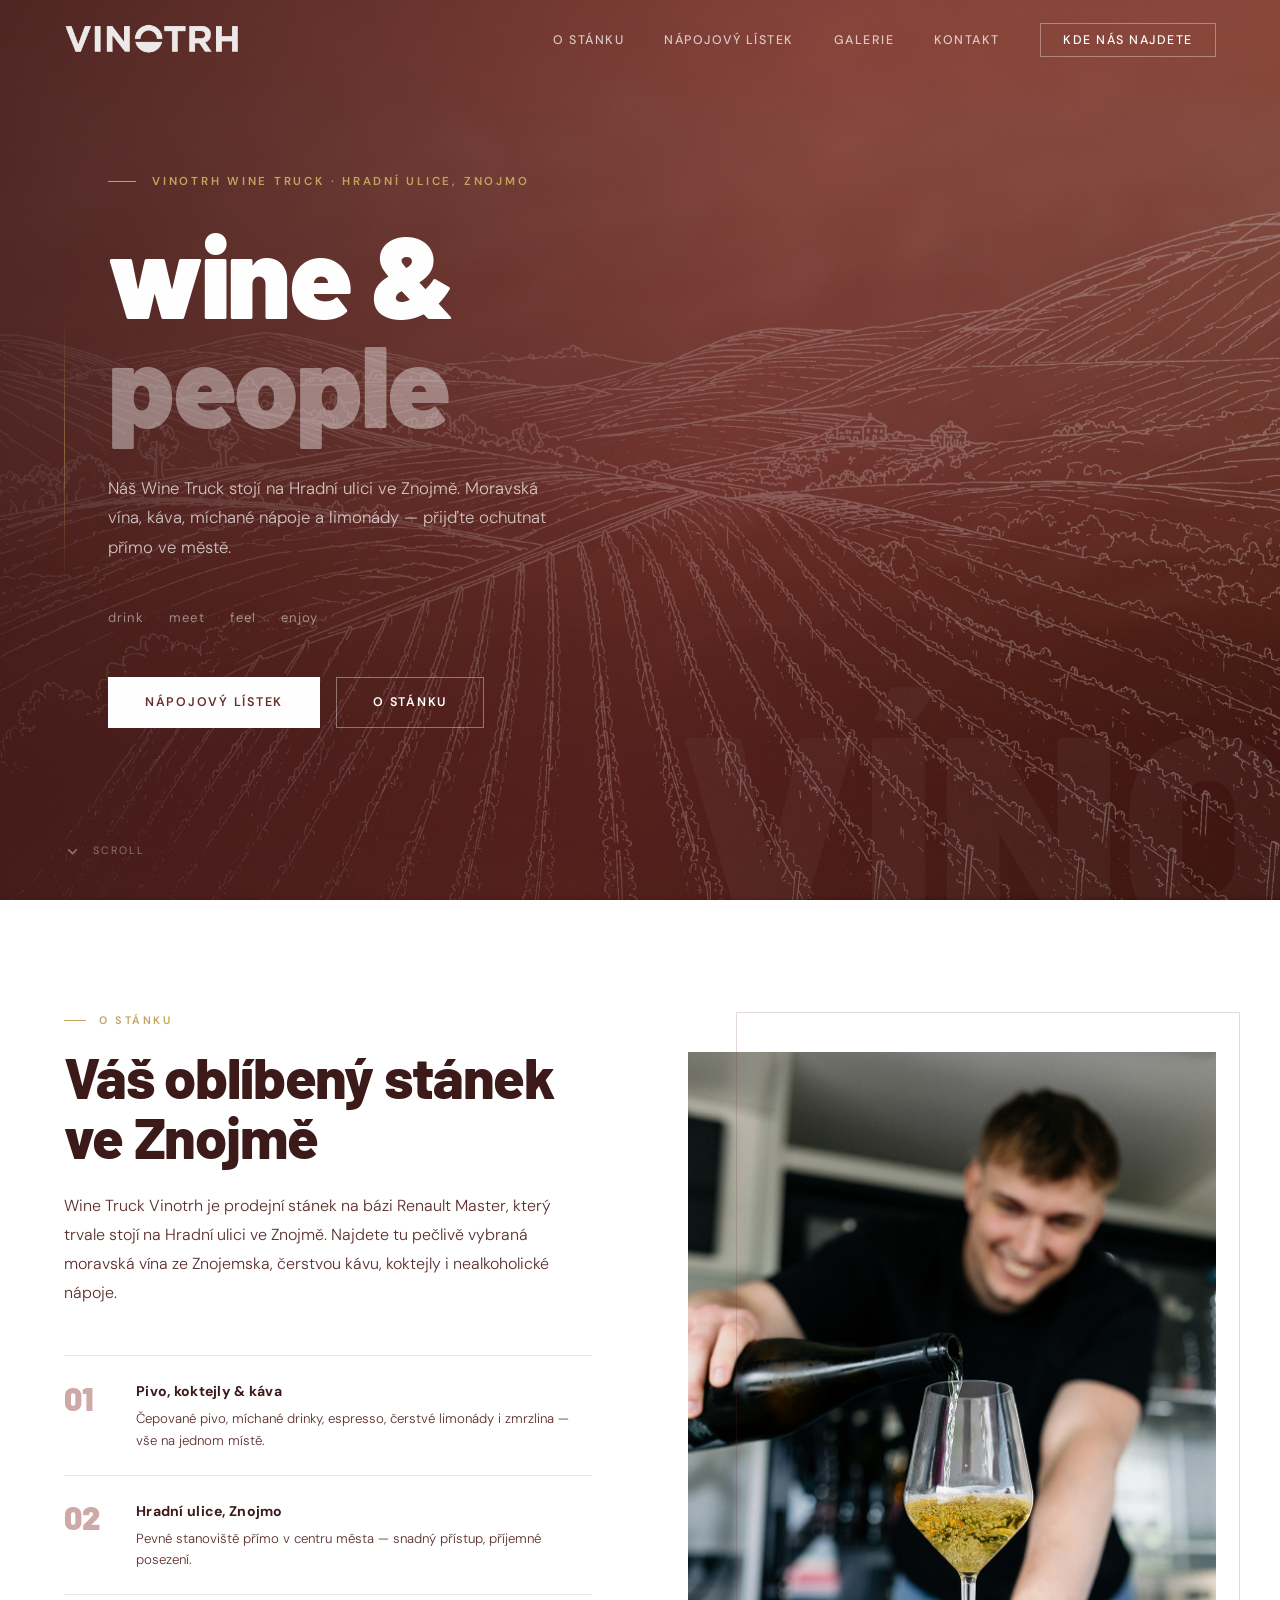
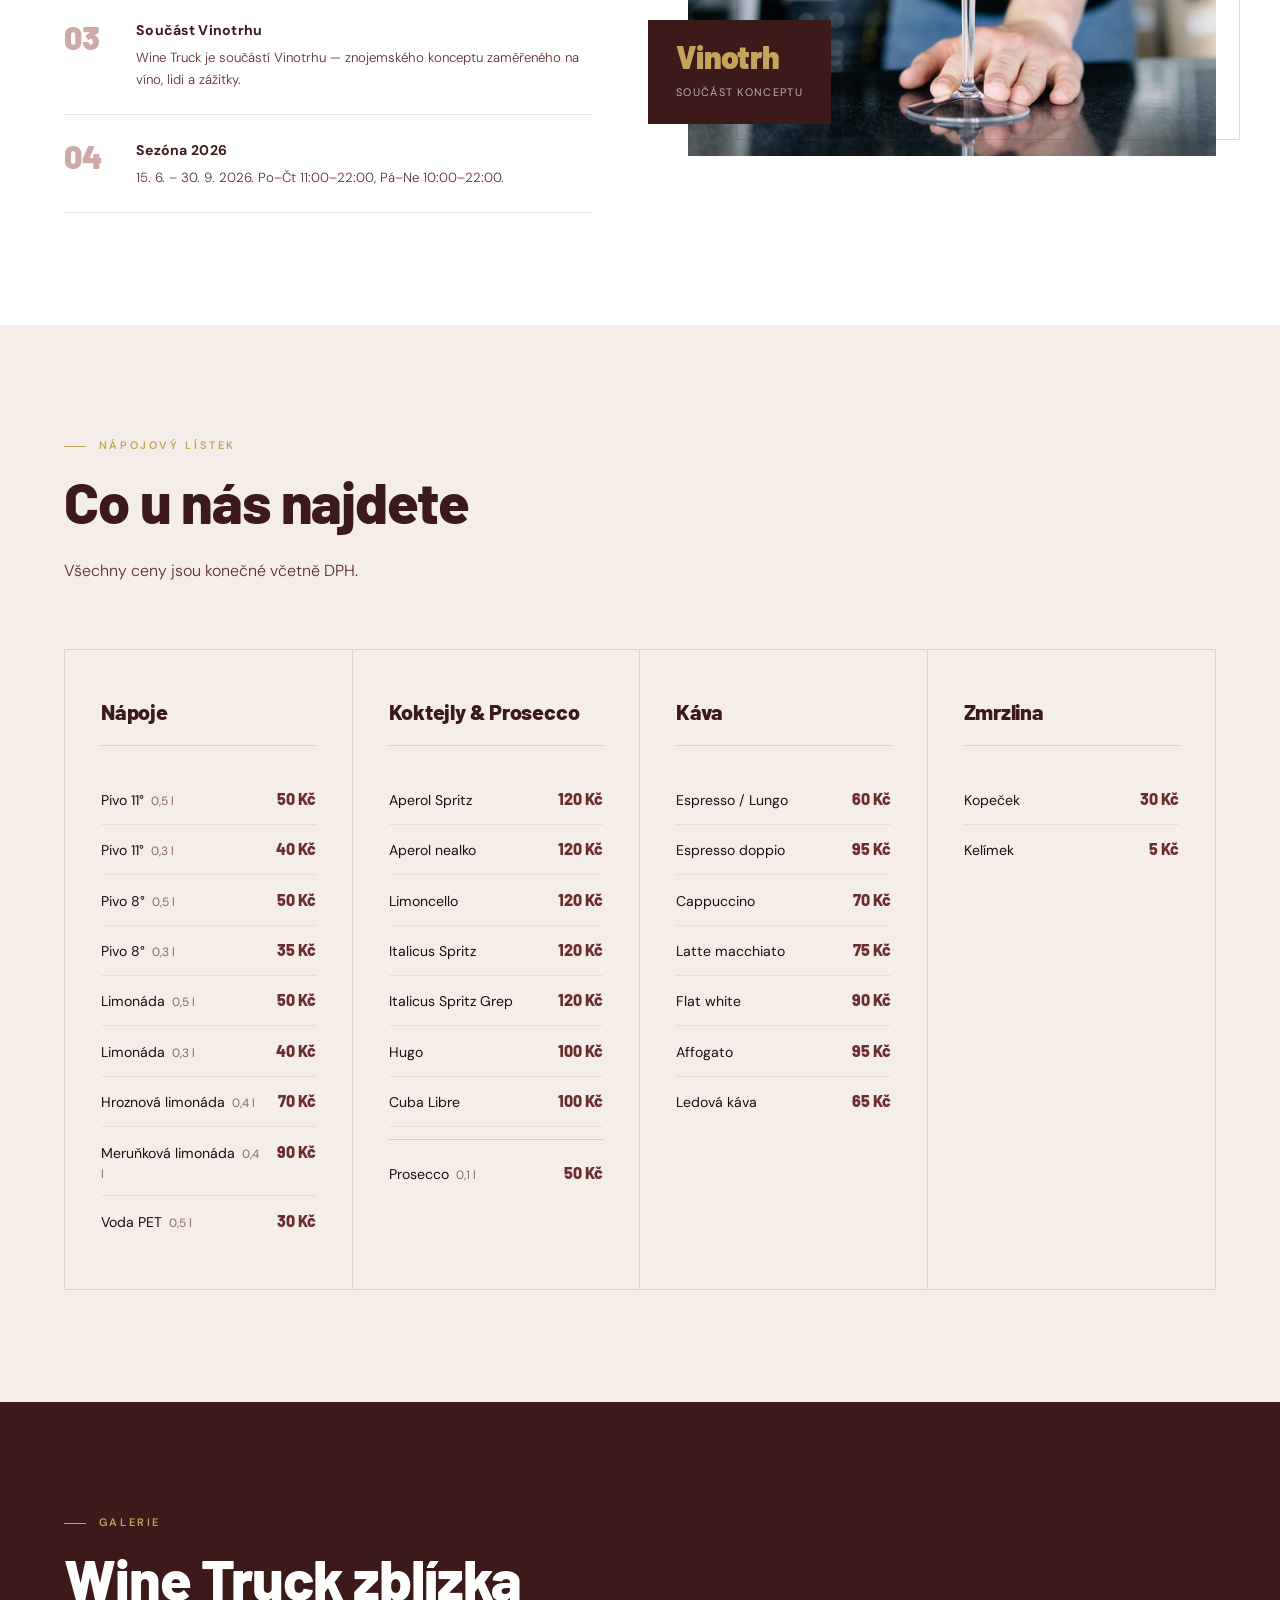
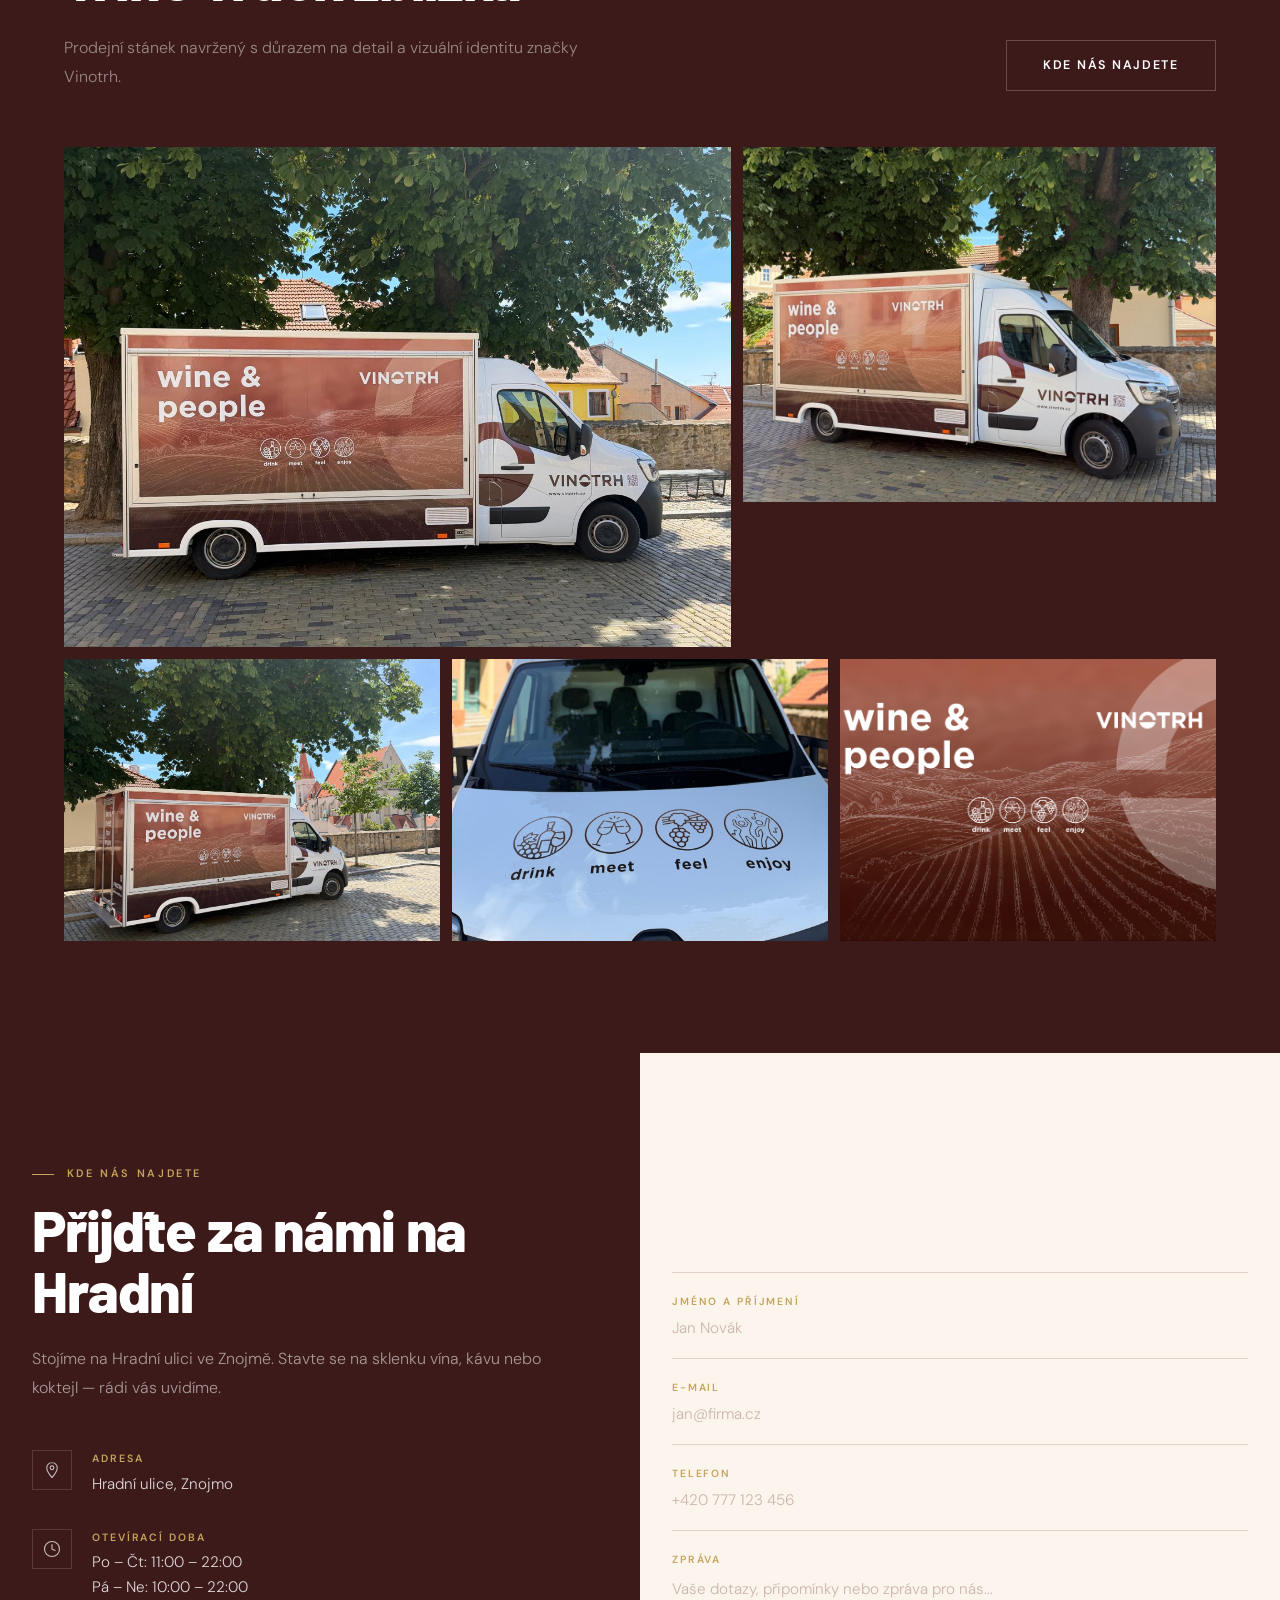
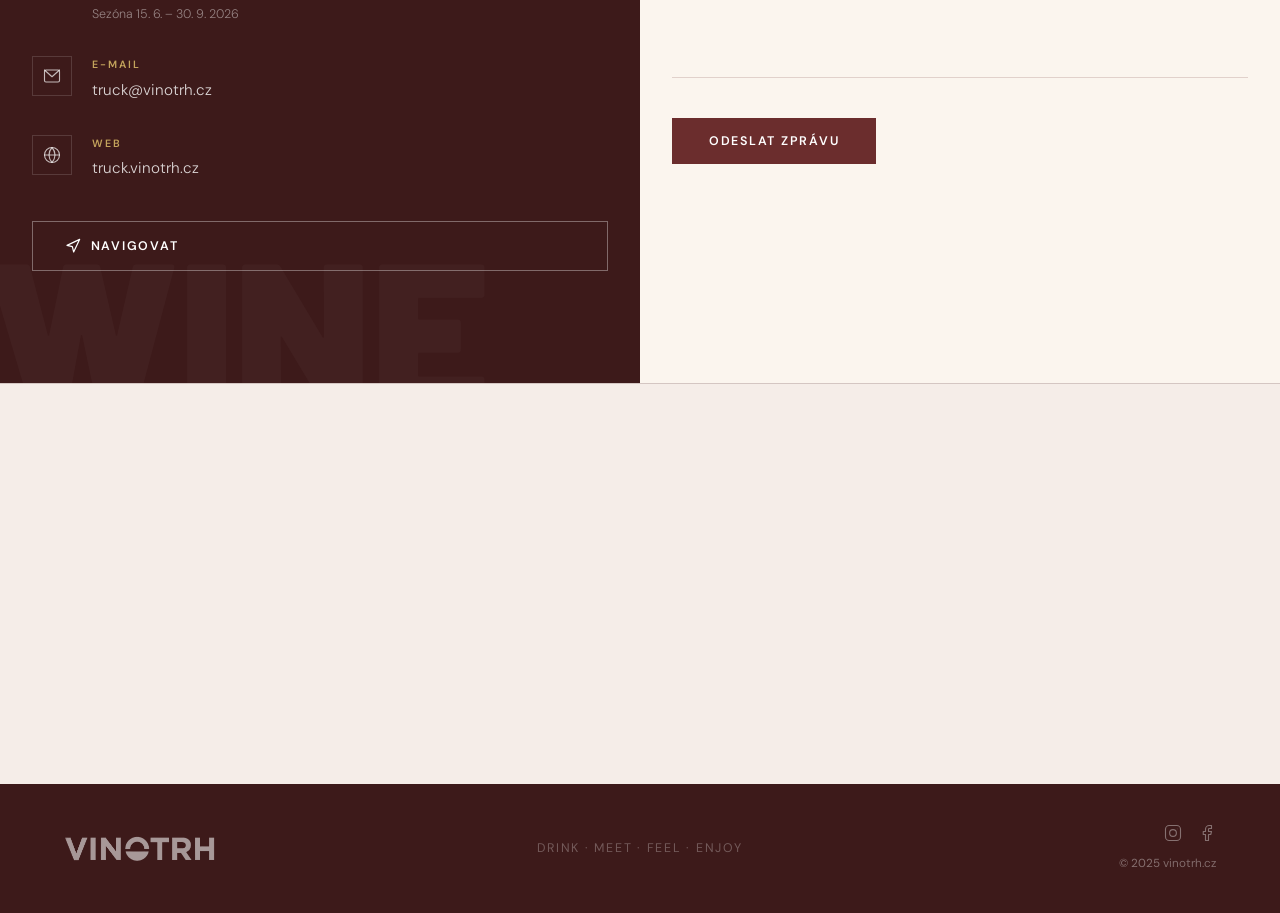
==== commit 0d224f41: "Add Italicus Spritz Grep to drink menu Co-Authored-By: Claude Sonnet 4.6 <noreply@anthropic.com>" ====
--- a/index.html
+++ b/index.html
@@ -207,6 +207,10 @@
           </li>
           <li class="menu-item">
             <span class="menu-item__name">Italicus Spritz</span>
+            <span class="menu-item__price">120 Kč</span>
+          </li>
+          <li class="menu-item">
+            <span class="menu-item__name">Italicus Spritz Grep</span>
             <span class="menu-item__price">120 Kč</span>
           </li>
           <li class="menu-item">
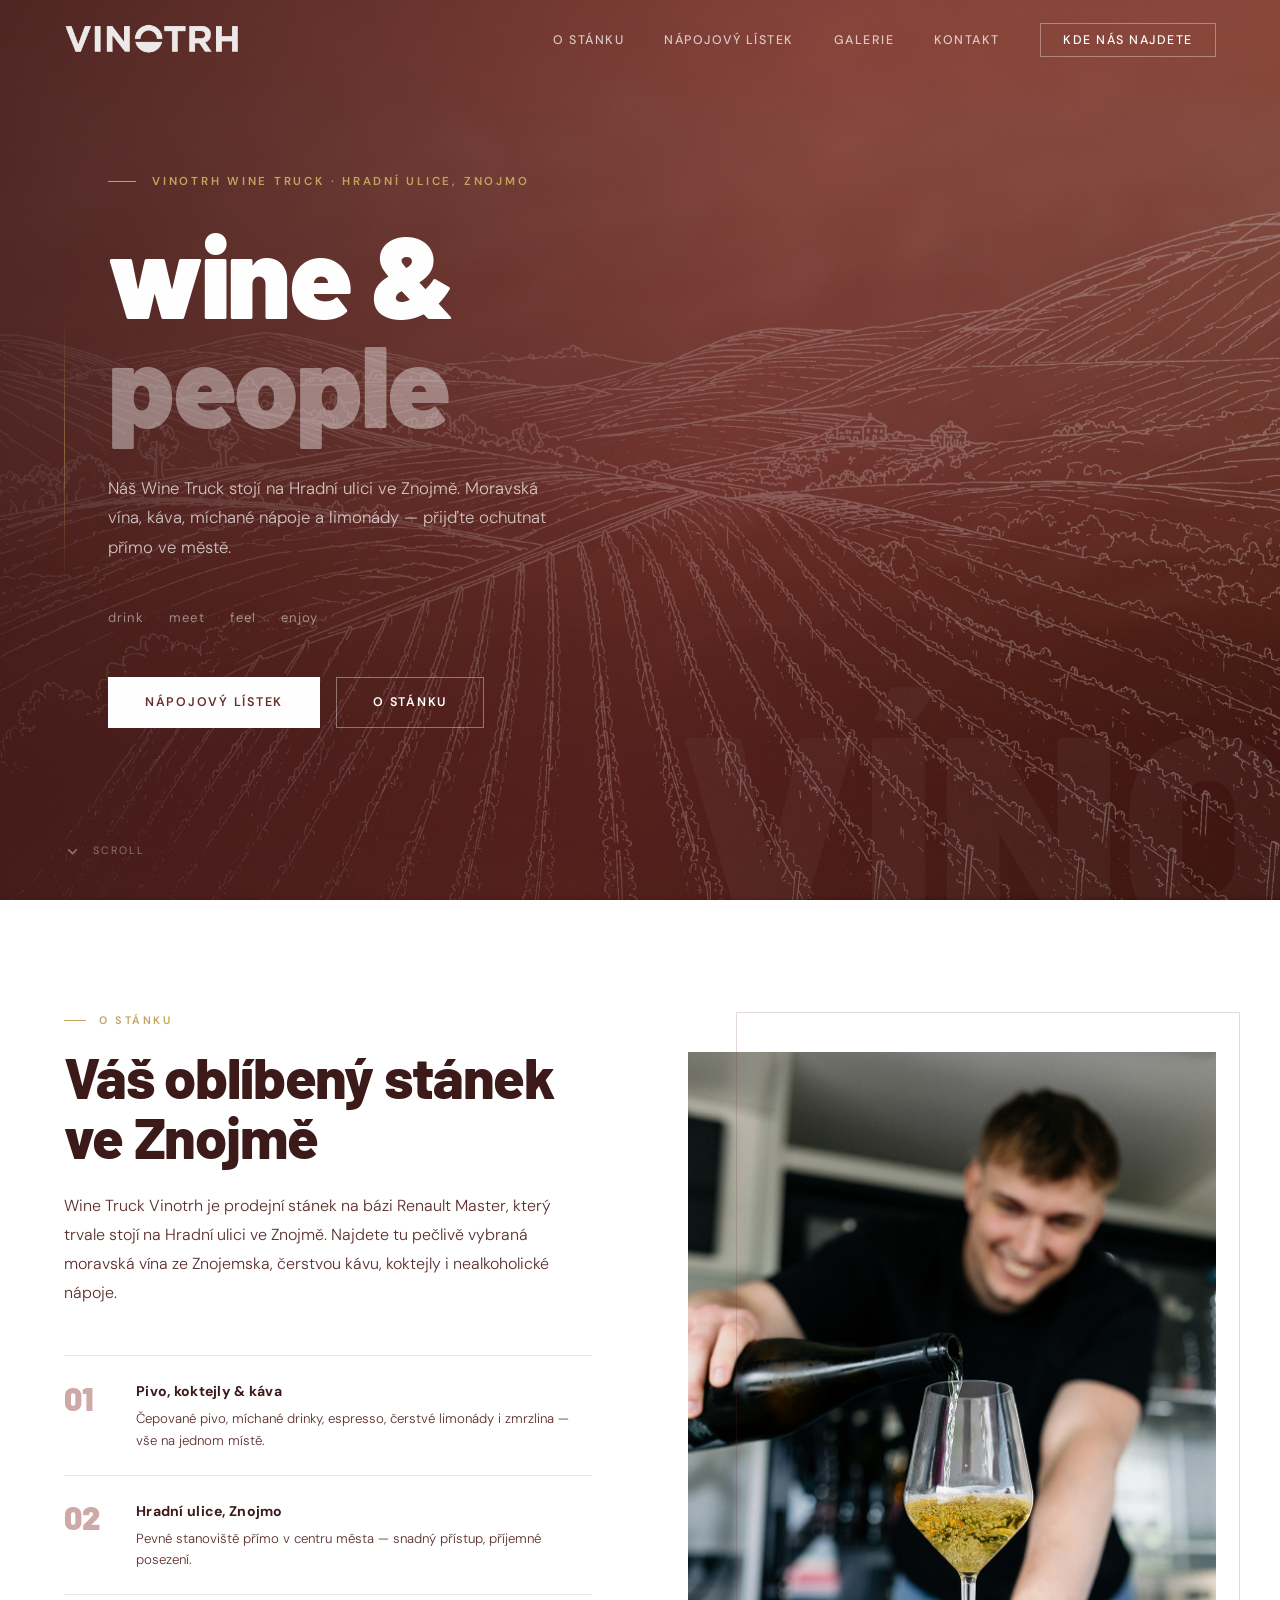
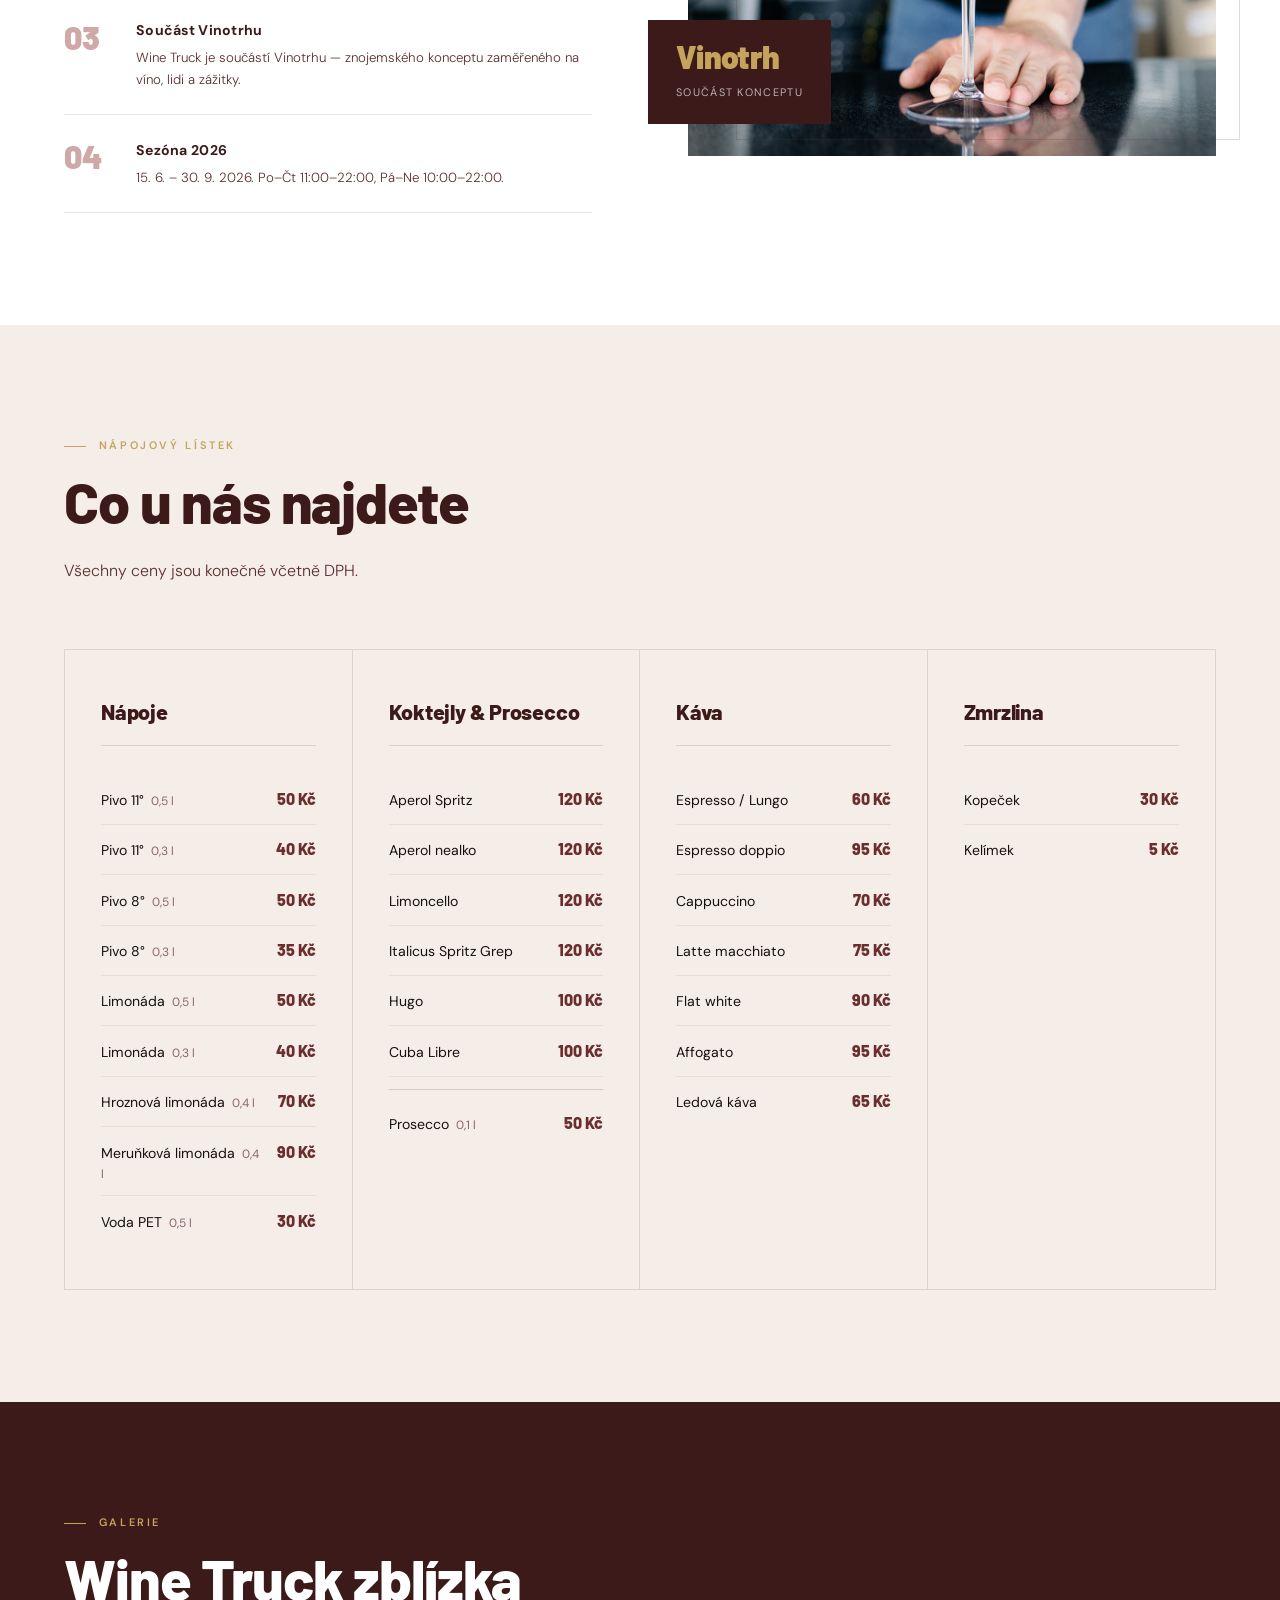
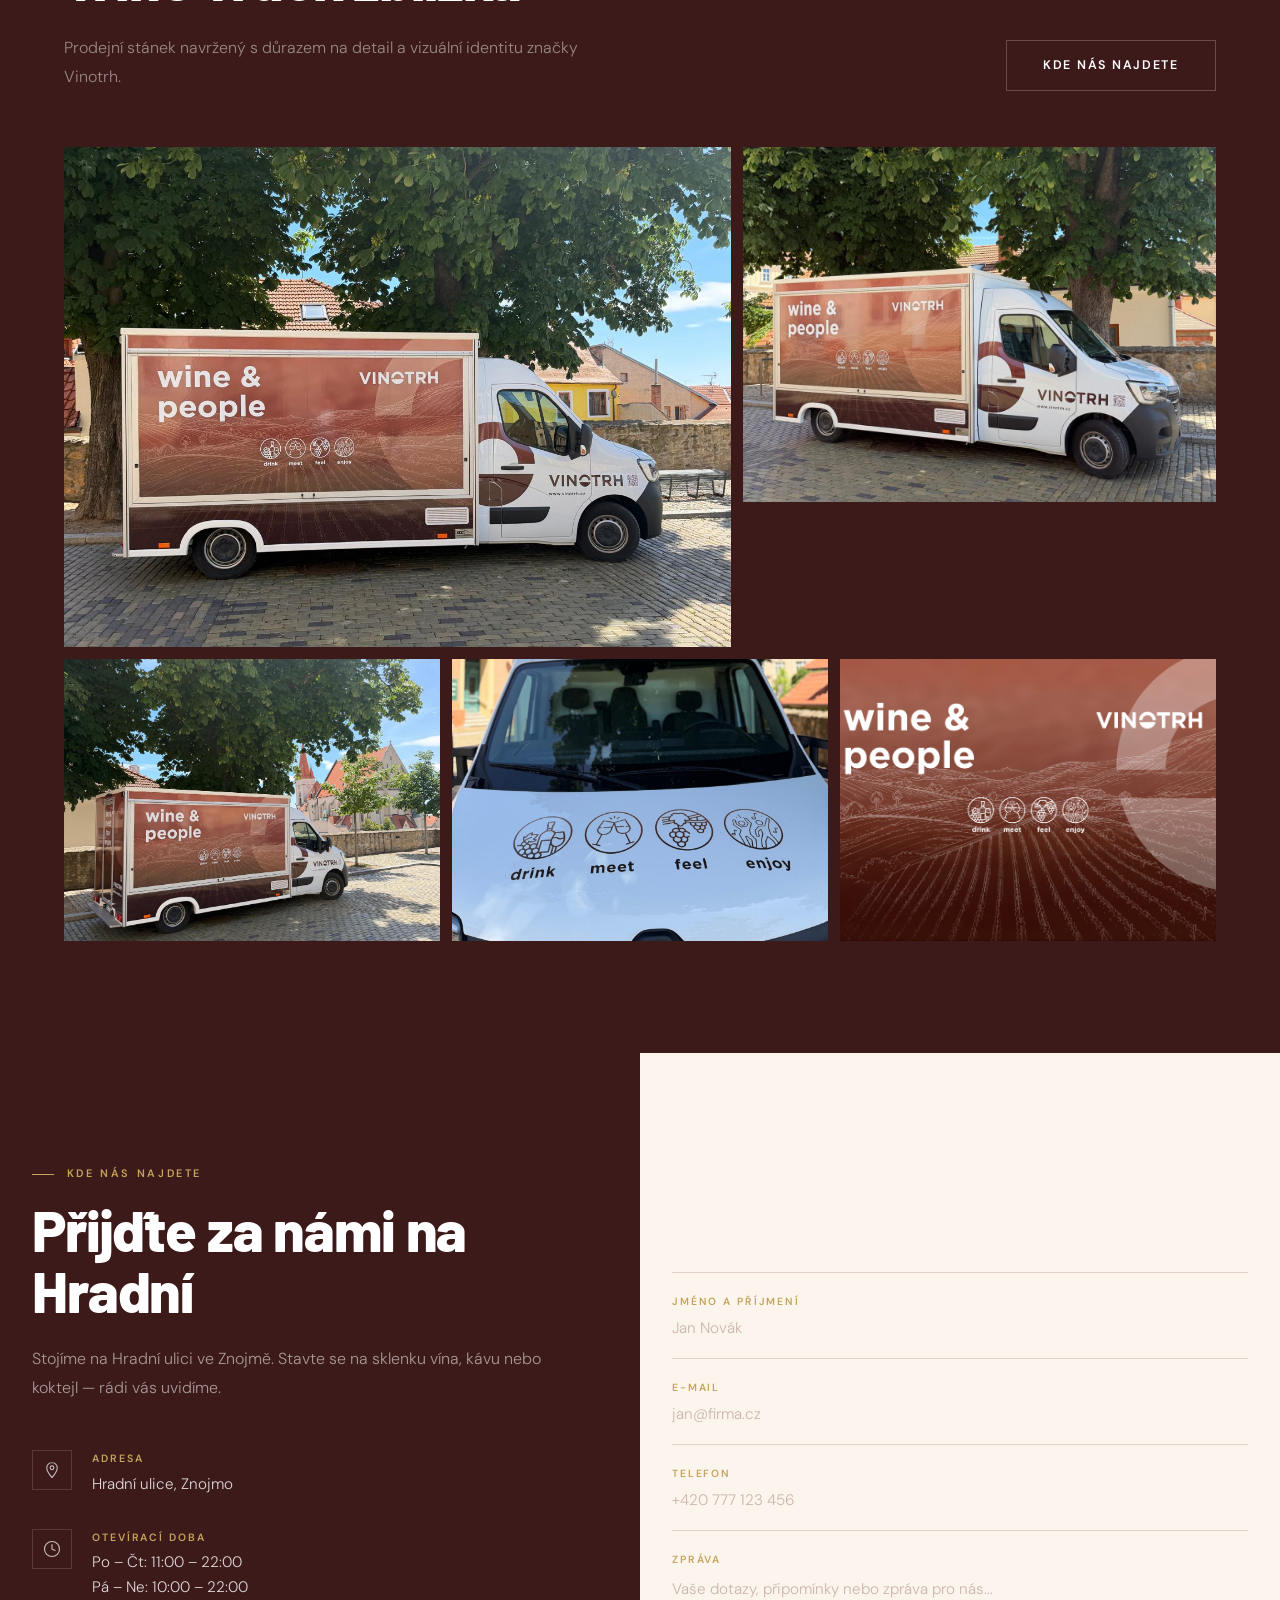
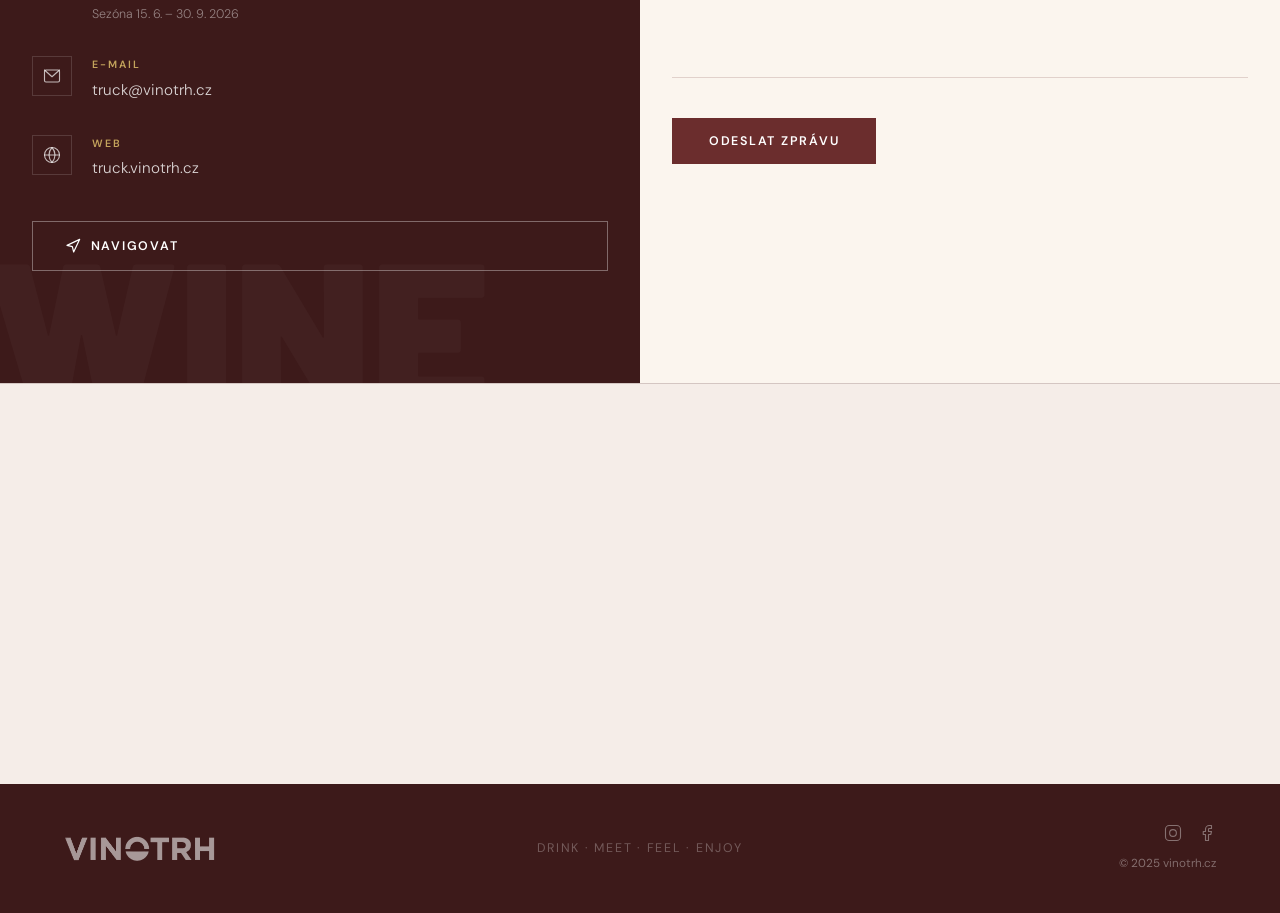
==== commit 46a53c32: "Remove Italicus Spritz from drink menu, keep Grep variant Co-Authored-By: Claude Sonnet 4.6 <noreply" ====
--- a/index.html
+++ b/index.html
@@ -203,10 +203,6 @@
           </li>
           <li class="menu-item">
             <span class="menu-item__name">Limoncello</span>
-            <span class="menu-item__price">120 Kč</span>
-          </li>
-          <li class="menu-item">
-            <span class="menu-item__name">Italicus Spritz</span>
             <span class="menu-item__price">120 Kč</span>
           </li>
           <li class="menu-item">
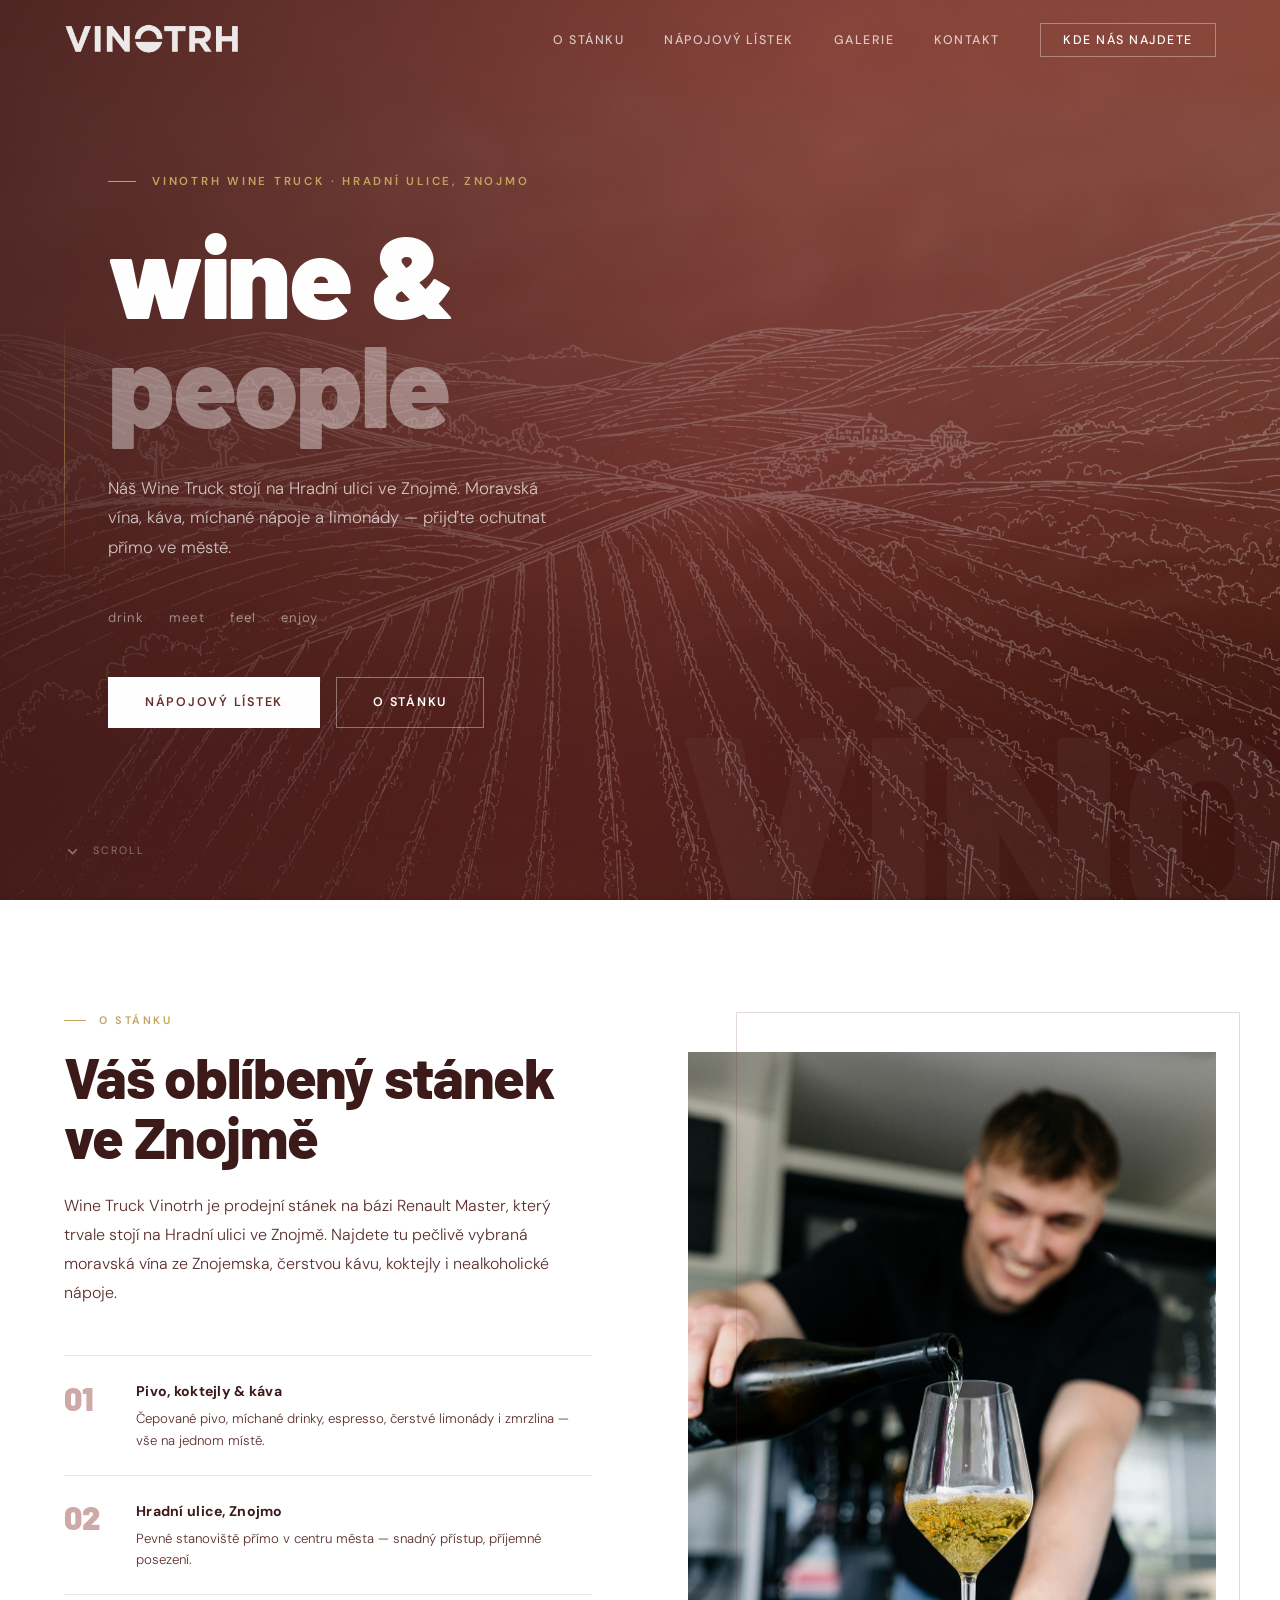
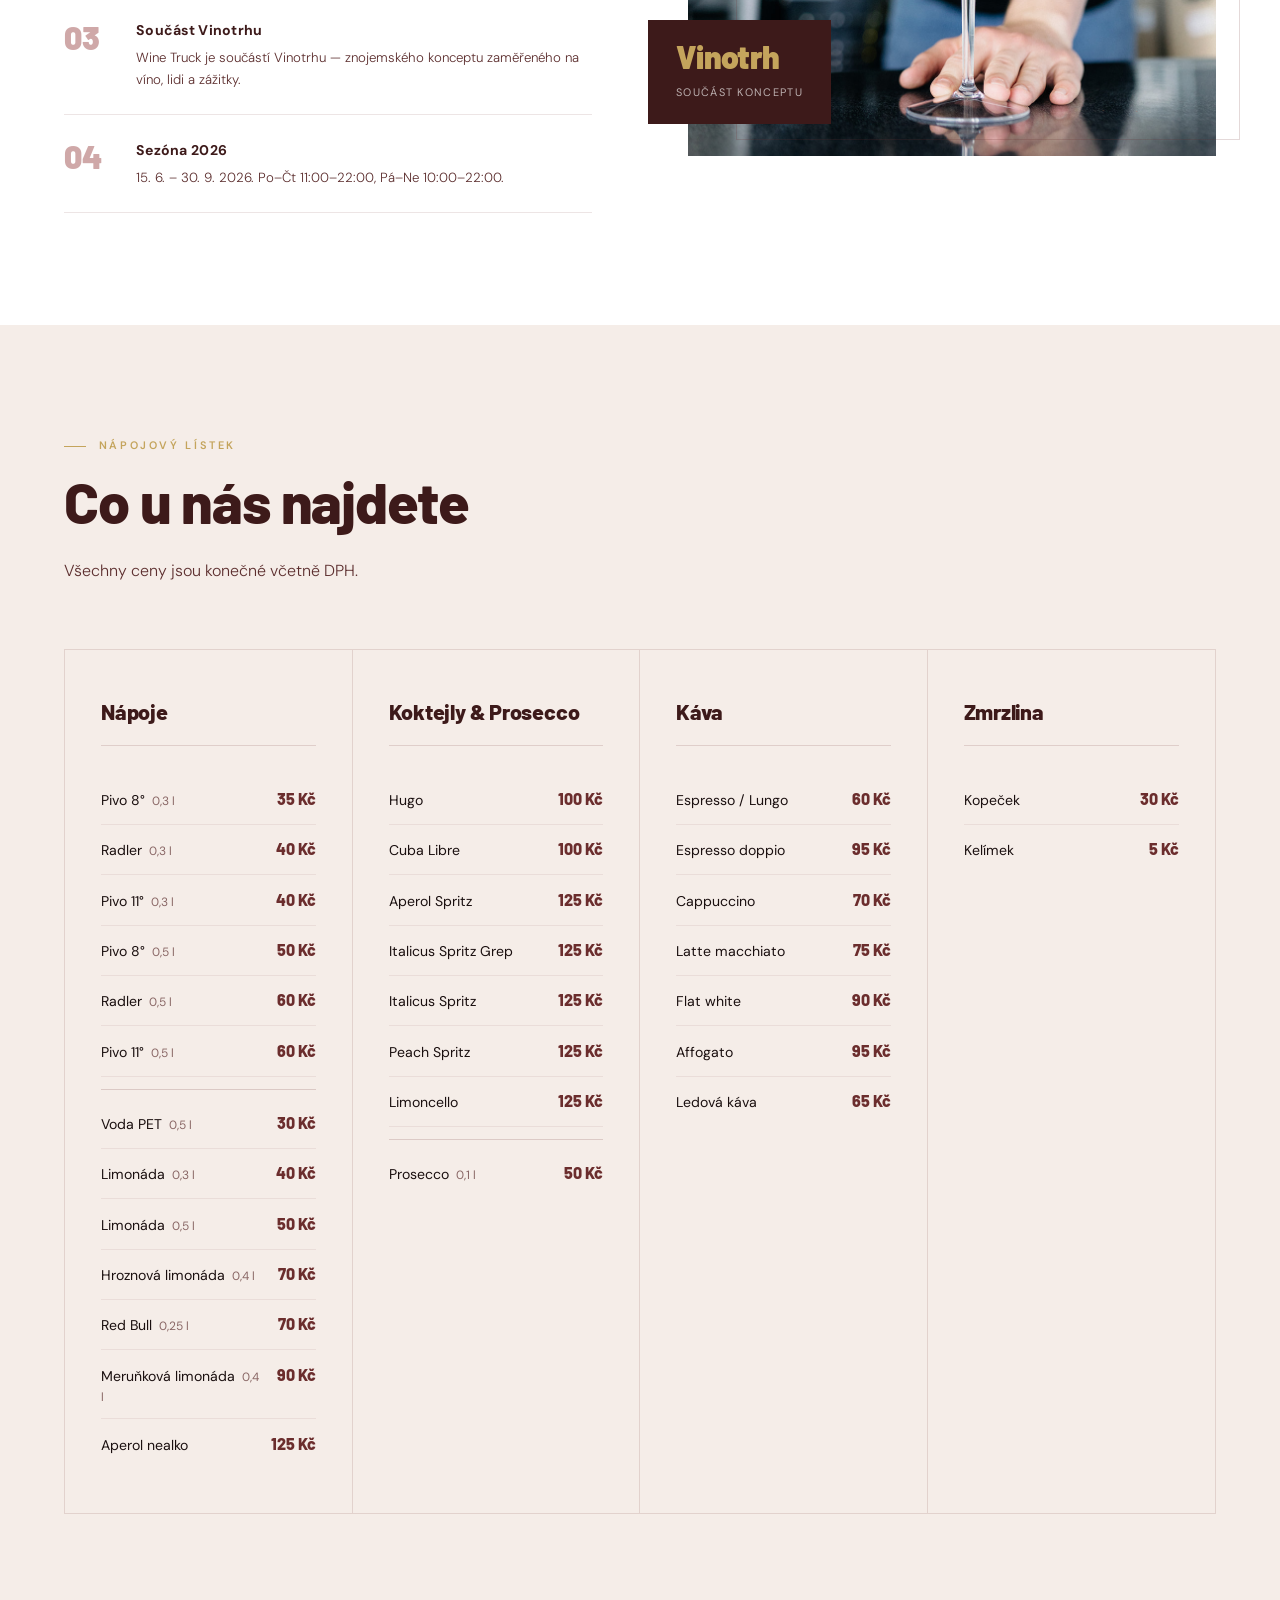
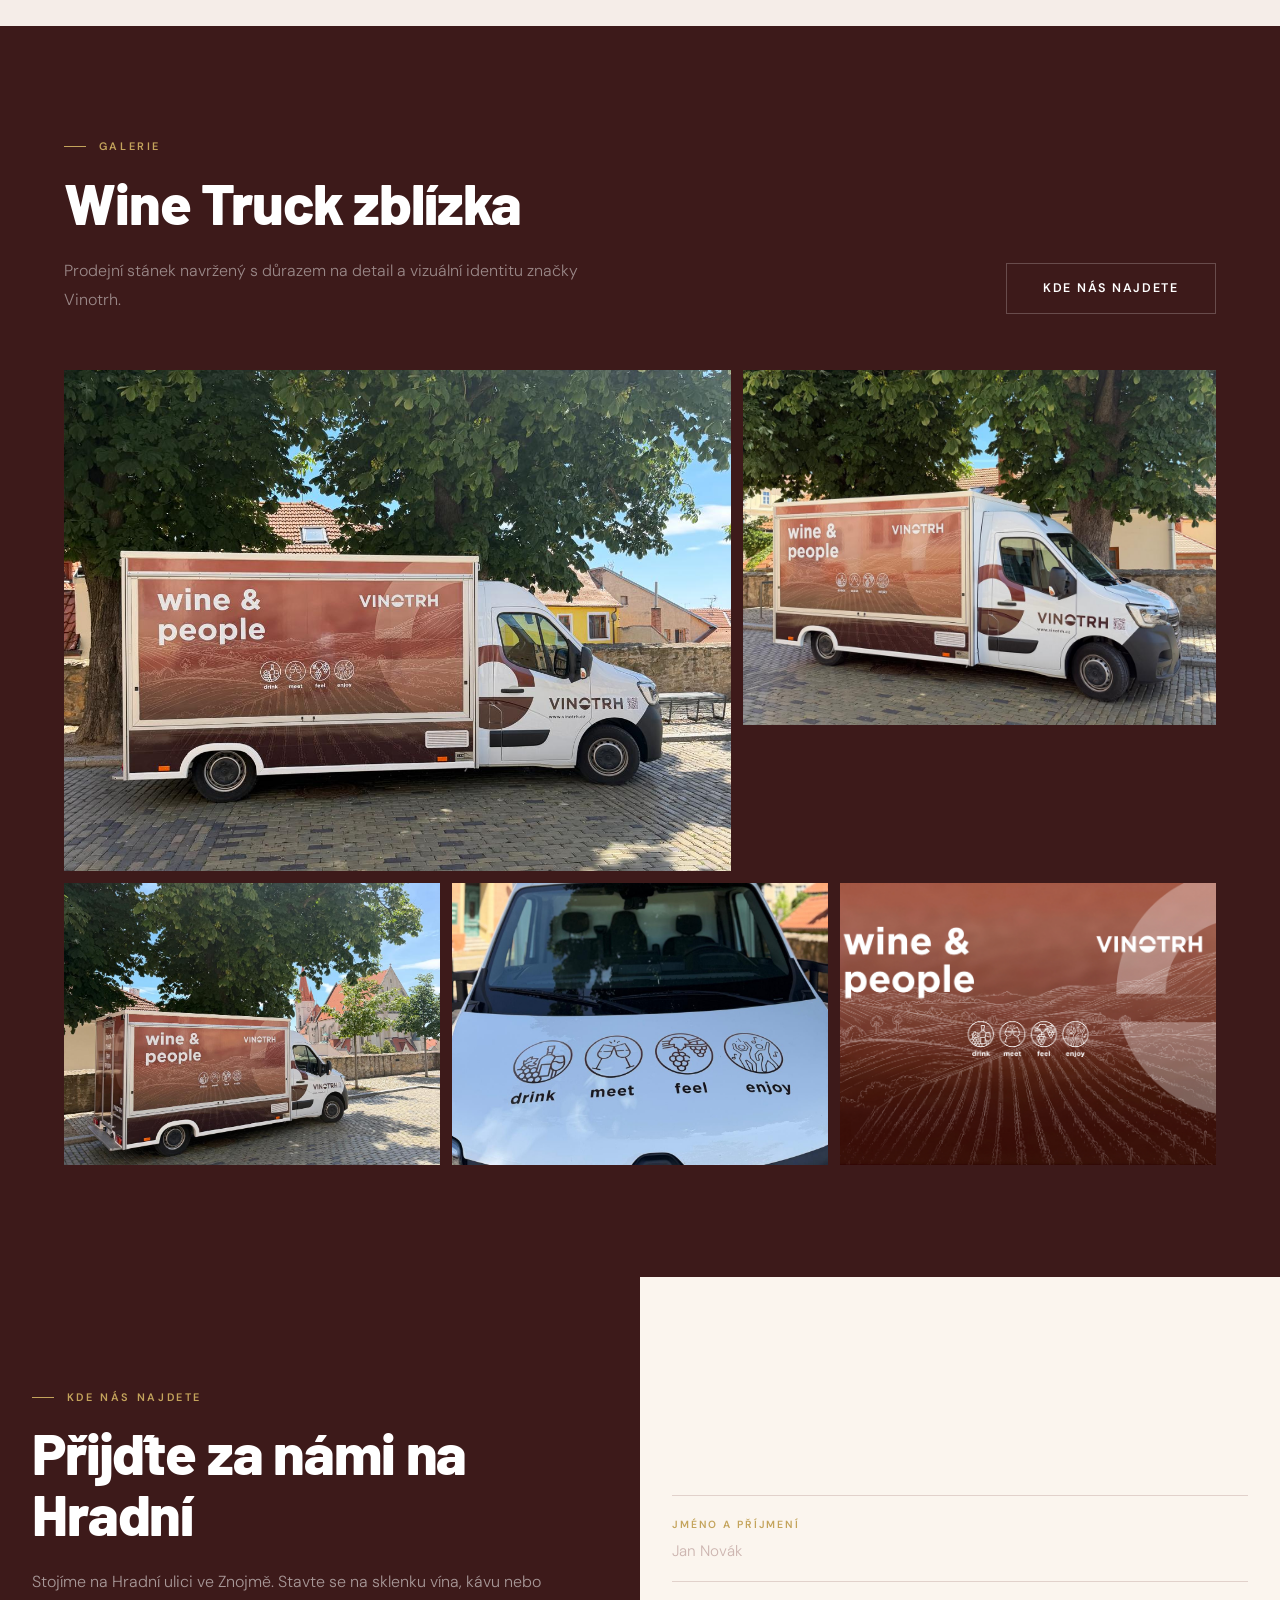
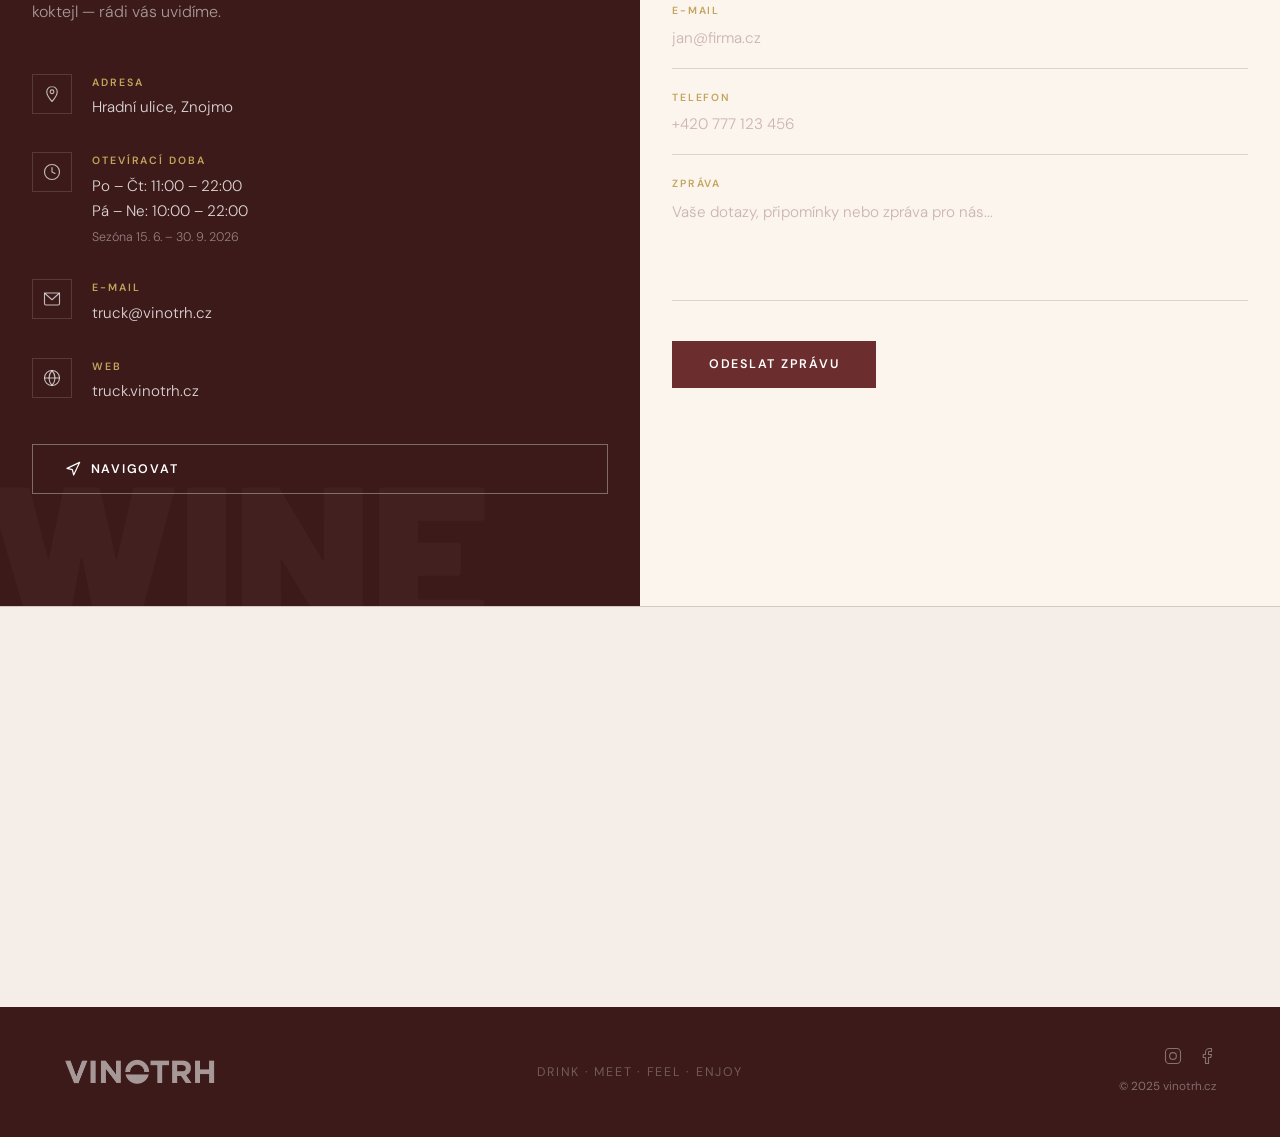
==== commit a63aa232: "Update drink menu from new price list (CenikWEB) - Nápoje: add Radler 0.3/0.5l, Red Bull 0.25l; fix " ====
--- a/index.html
+++ b/index.html
@@ -151,8 +151,12 @@
         <h3 class="menu-cat__title">Nápoje</h3>
         <ul class="menu-list">
           <li class="menu-item">
-            <span class="menu-item__name">Pivo 11° <em>0,5 l</em></span>
-            <span class="menu-item__price">50 Kč</span>
+            <span class="menu-item__name">Pivo 8° <em>0,3 l</em></span>
+            <span class="menu-item__price">35 Kč</span>
+          </li>
+          <li class="menu-item">
+            <span class="menu-item__name">Radler <em>0,3 l</em></span>
+            <span class="menu-item__price">40 Kč</span>
           </li>
           <li class="menu-item">
             <span class="menu-item__name">Pivo 11° <em>0,3 l</em></span>
@@ -163,28 +167,40 @@
             <span class="menu-item__price">50 Kč</span>
           </li>
           <li class="menu-item">
-            <span class="menu-item__name">Pivo 8° <em>0,3 l</em></span>
-            <span class="menu-item__price">35 Kč</span>
+            <span class="menu-item__name">Radler <em>0,5 l</em></span>
+            <span class="menu-item__price">60 Kč</span>
+          </li>
+          <li class="menu-item">
+            <span class="menu-item__name">Pivo 11° <em>0,5 l</em></span>
+            <span class="menu-item__price">60 Kč</span>
+          </li>
+          <li class="menu-item menu-item--divider">
+            <span class="menu-item__name">Voda PET <em>0,5 l</em></span>
+            <span class="menu-item__price">30 Kč</span>
+          </li>
+          <li class="menu-item">
+            <span class="menu-item__name">Limonáda <em>0,3 l</em></span>
+            <span class="menu-item__price">40 Kč</span>
           </li>
           <li class="menu-item">
             <span class="menu-item__name">Limonáda <em>0,5 l</em></span>
             <span class="menu-item__price">50 Kč</span>
           </li>
           <li class="menu-item">
-            <span class="menu-item__name">Limonáda <em>0,3 l</em></span>
-            <span class="menu-item__price">40 Kč</span>
-          </li>
-          <li class="menu-item">
             <span class="menu-item__name">Hroznová limonáda <em>0,4 l</em></span>
             <span class="menu-item__price">70 Kč</span>
           </li>
           <li class="menu-item">
+            <span class="menu-item__name">Red Bull <em>0,25 l</em></span>
+            <span class="menu-item__price">70 Kč</span>
+          </li>
+          <li class="menu-item">
             <span class="menu-item__name">Meruňková limonáda <em>0,4 l</em></span>
             <span class="menu-item__price">90 Kč</span>
           </li>
           <li class="menu-item">
-            <span class="menu-item__name">Voda PET <em>0,5 l</em></span>
-            <span class="menu-item__price">30 Kč</span>
+            <span class="menu-item__name">Aperol nealko</span>
+            <span class="menu-item__price">125 Kč</span>
           </li>
         </ul>
       </div>
@@ -194,28 +210,32 @@
         <h3 class="menu-cat__title">Koktejly &amp; Prosecco</h3>
         <ul class="menu-list">
           <li class="menu-item">
-            <span class="menu-item__name">Aperol Spritz</span>
-            <span class="menu-item__price">120 Kč</span>
-          </li>
-          <li class="menu-item">
-            <span class="menu-item__name">Aperol nealko</span>
-            <span class="menu-item__price">120 Kč</span>
-          </li>
-          <li class="menu-item">
-            <span class="menu-item__name">Limoncello</span>
-            <span class="menu-item__price">120 Kč</span>
-          </li>
-          <li class="menu-item">
-            <span class="menu-item__name">Italicus Spritz Grep</span>
-            <span class="menu-item__price">120 Kč</span>
-          </li>
-          <li class="menu-item">
             <span class="menu-item__name">Hugo</span>
             <span class="menu-item__price">100 Kč</span>
           </li>
           <li class="menu-item">
             <span class="menu-item__name">Cuba Libre</span>
             <span class="menu-item__price">100 Kč</span>
+          </li>
+          <li class="menu-item">
+            <span class="menu-item__name">Aperol Spritz</span>
+            <span class="menu-item__price">125 Kč</span>
+          </li>
+          <li class="menu-item">
+            <span class="menu-item__name">Italicus Spritz Grep</span>
+            <span class="menu-item__price">125 Kč</span>
+          </li>
+          <li class="menu-item">
+            <span class="menu-item__name">Italicus Spritz</span>
+            <span class="menu-item__price">125 Kč</span>
+          </li>
+          <li class="menu-item">
+            <span class="menu-item__name">Peach Spritz</span>
+            <span class="menu-item__price">125 Kč</span>
+          </li>
+          <li class="menu-item">
+            <span class="menu-item__name">Limoncello</span>
+            <span class="menu-item__price">125 Kč</span>
           </li>
           <li class="menu-item menu-item--divider">
             <span class="menu-item__name">Prosecco <em>0,1 l</em></span>
